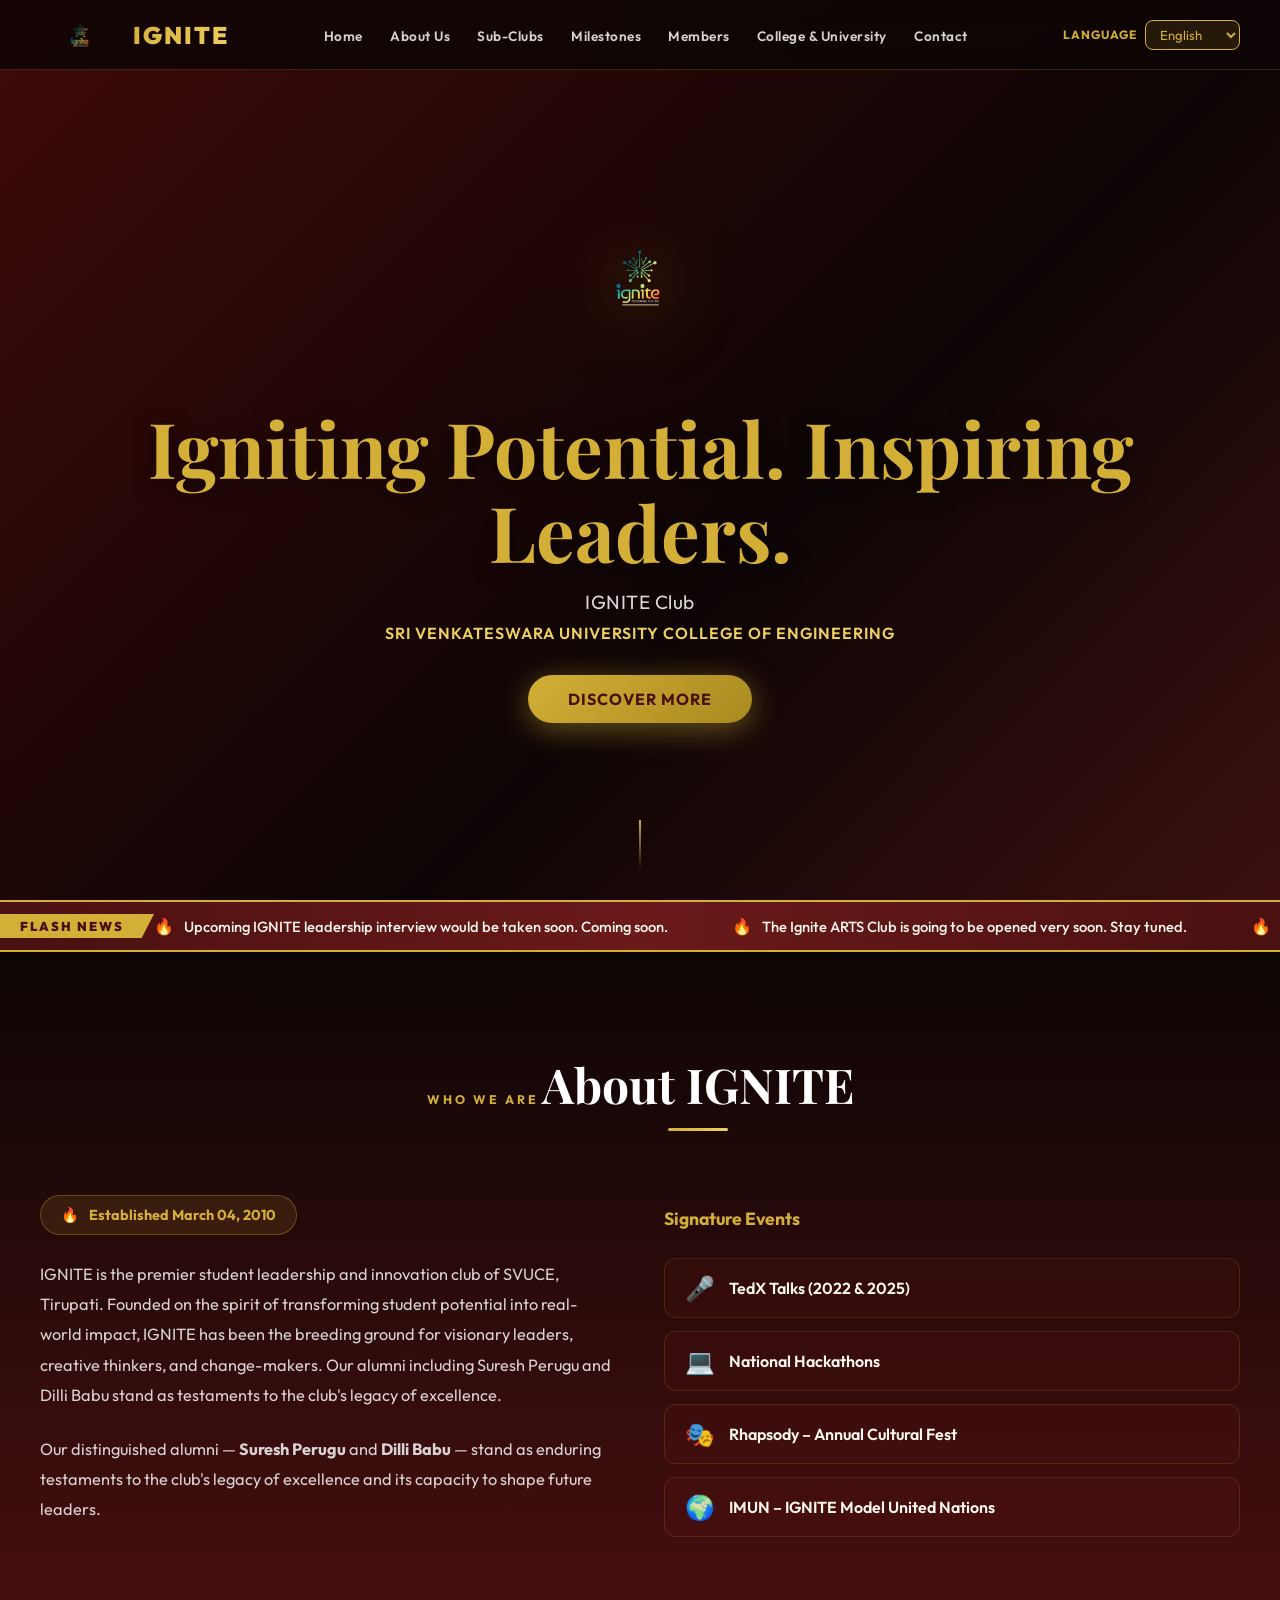
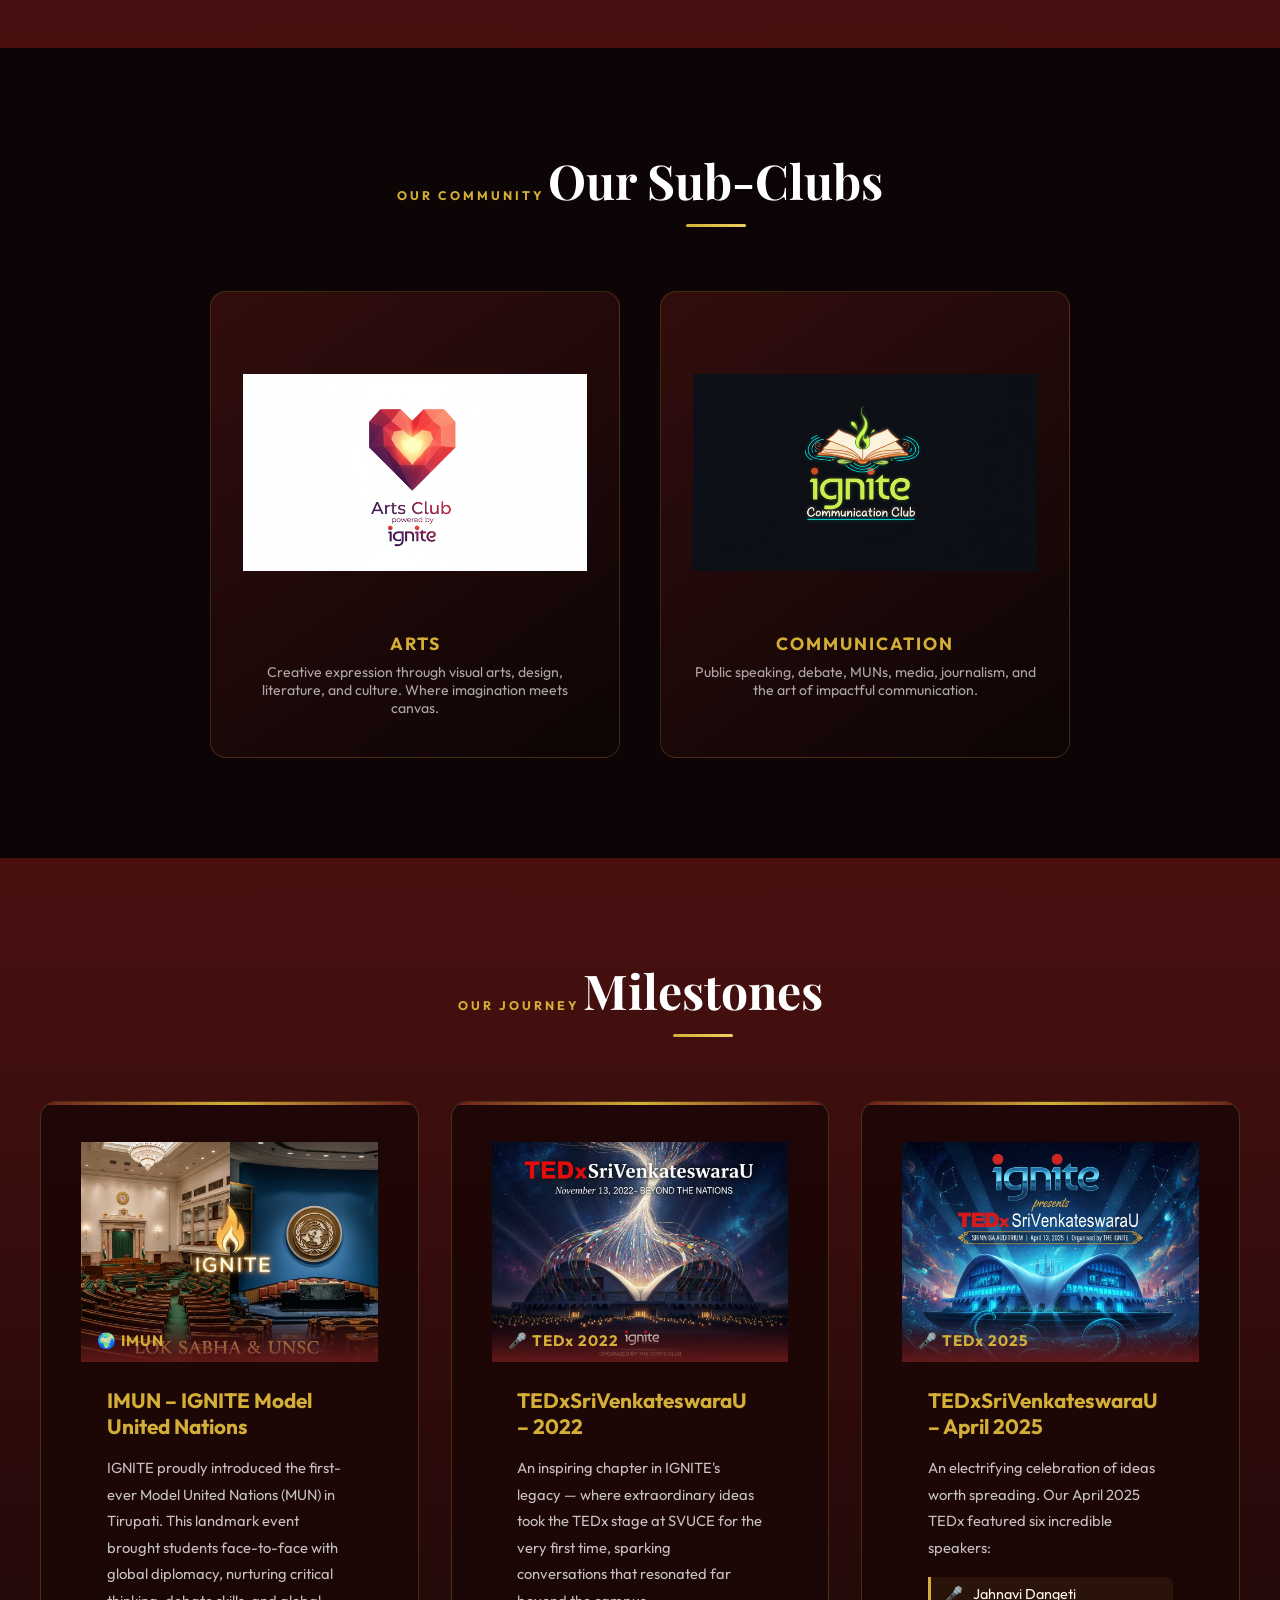
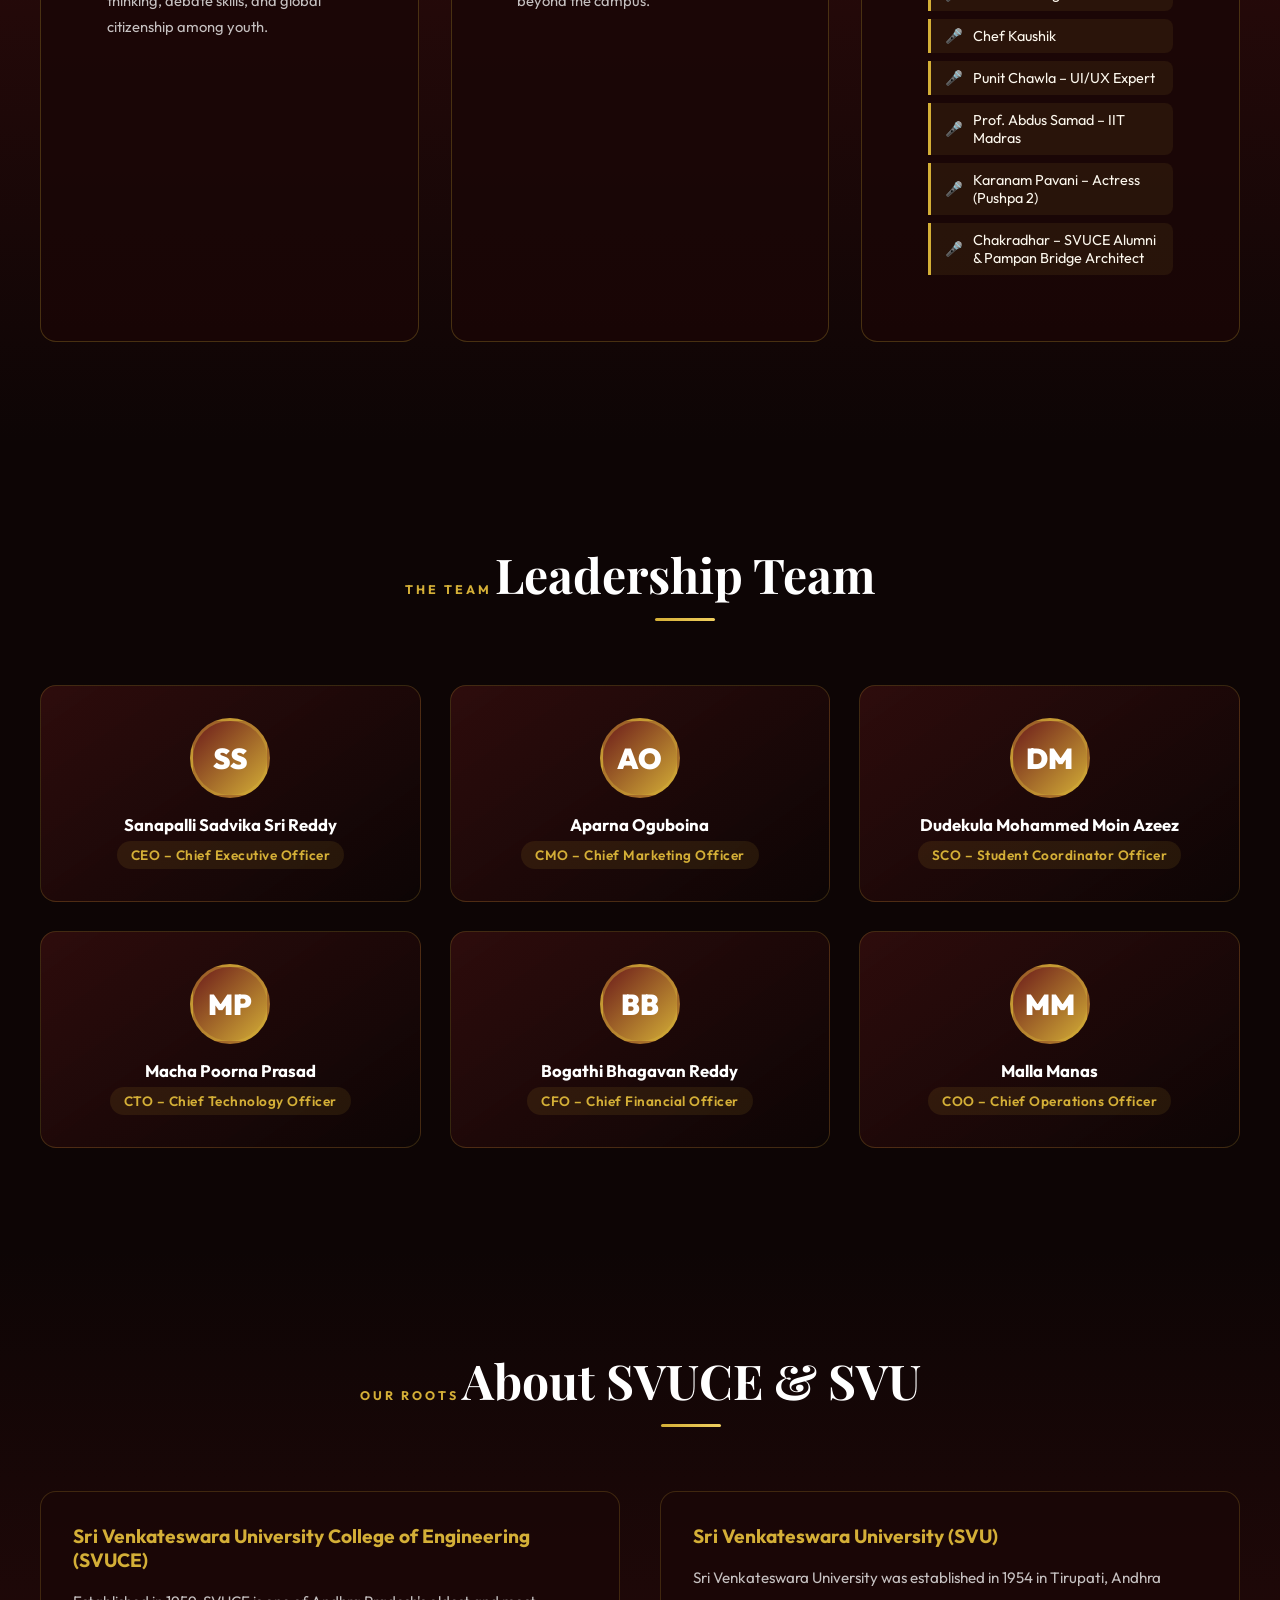
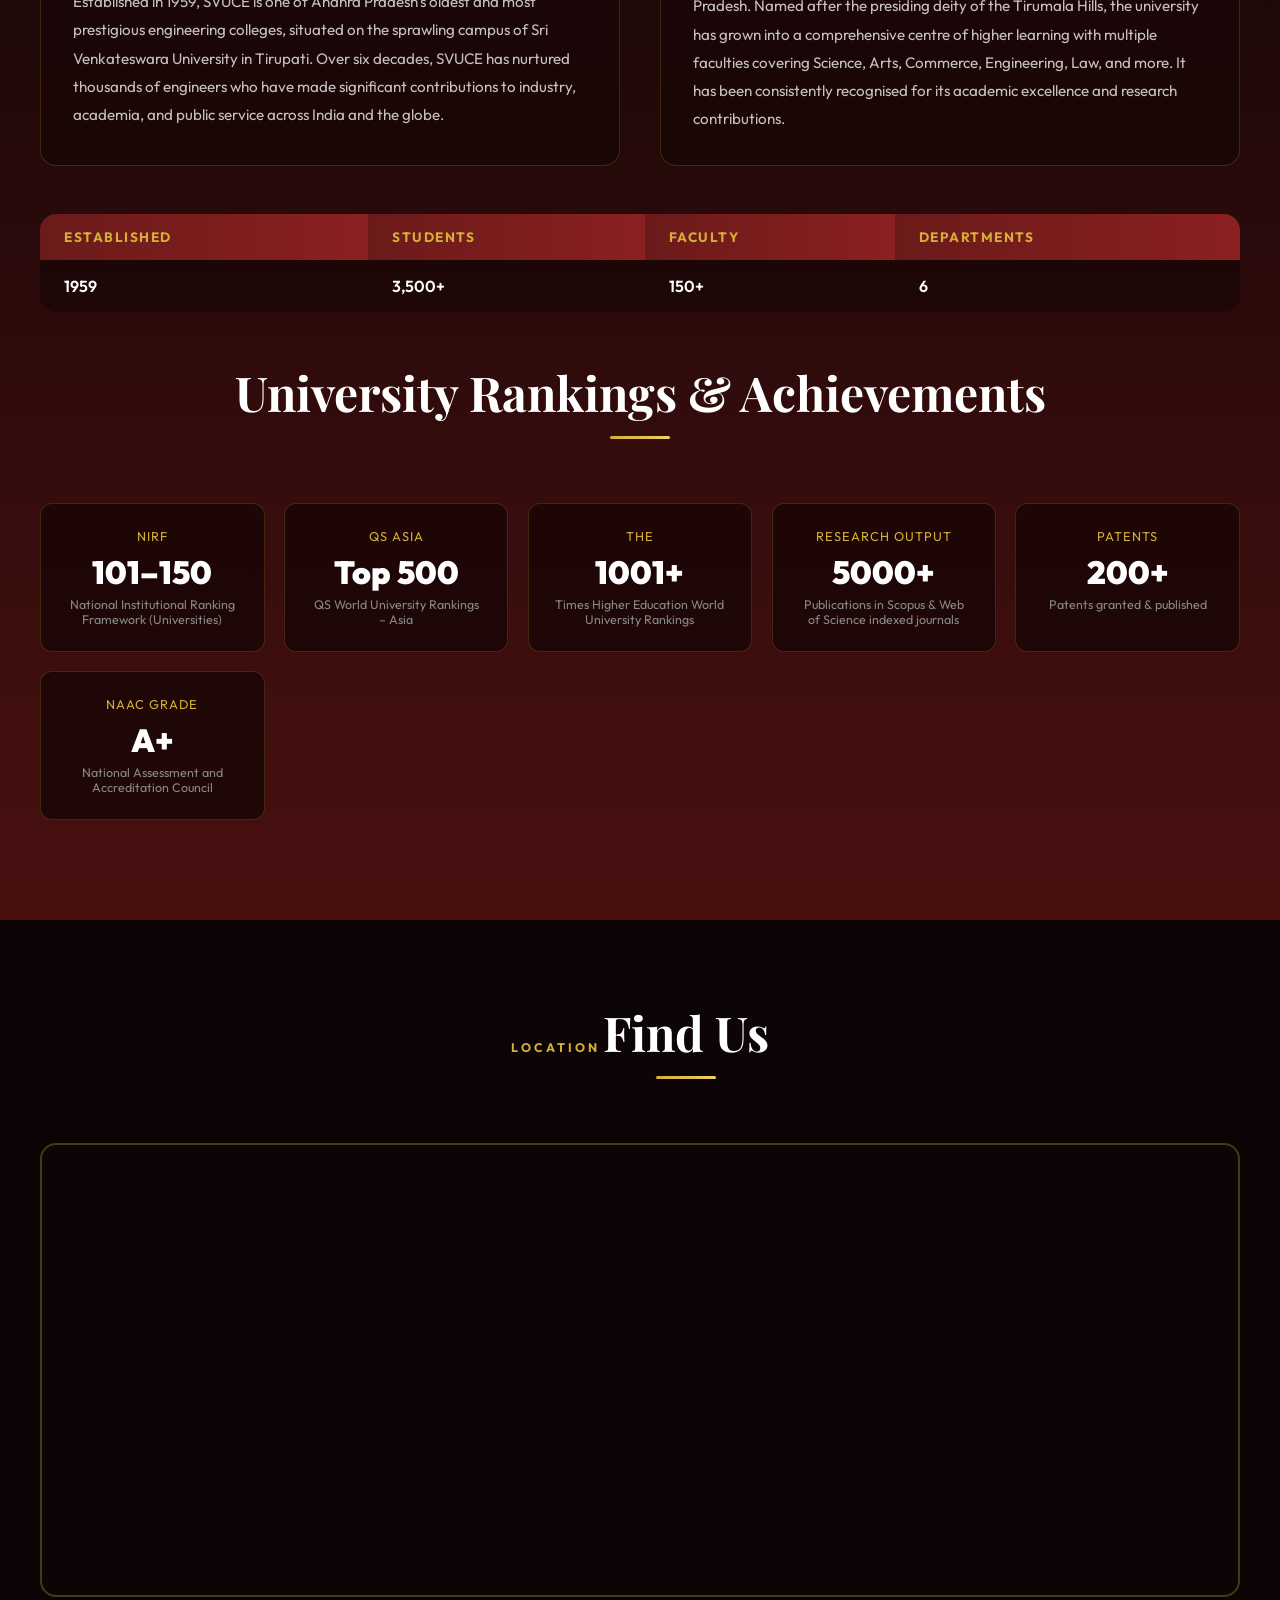
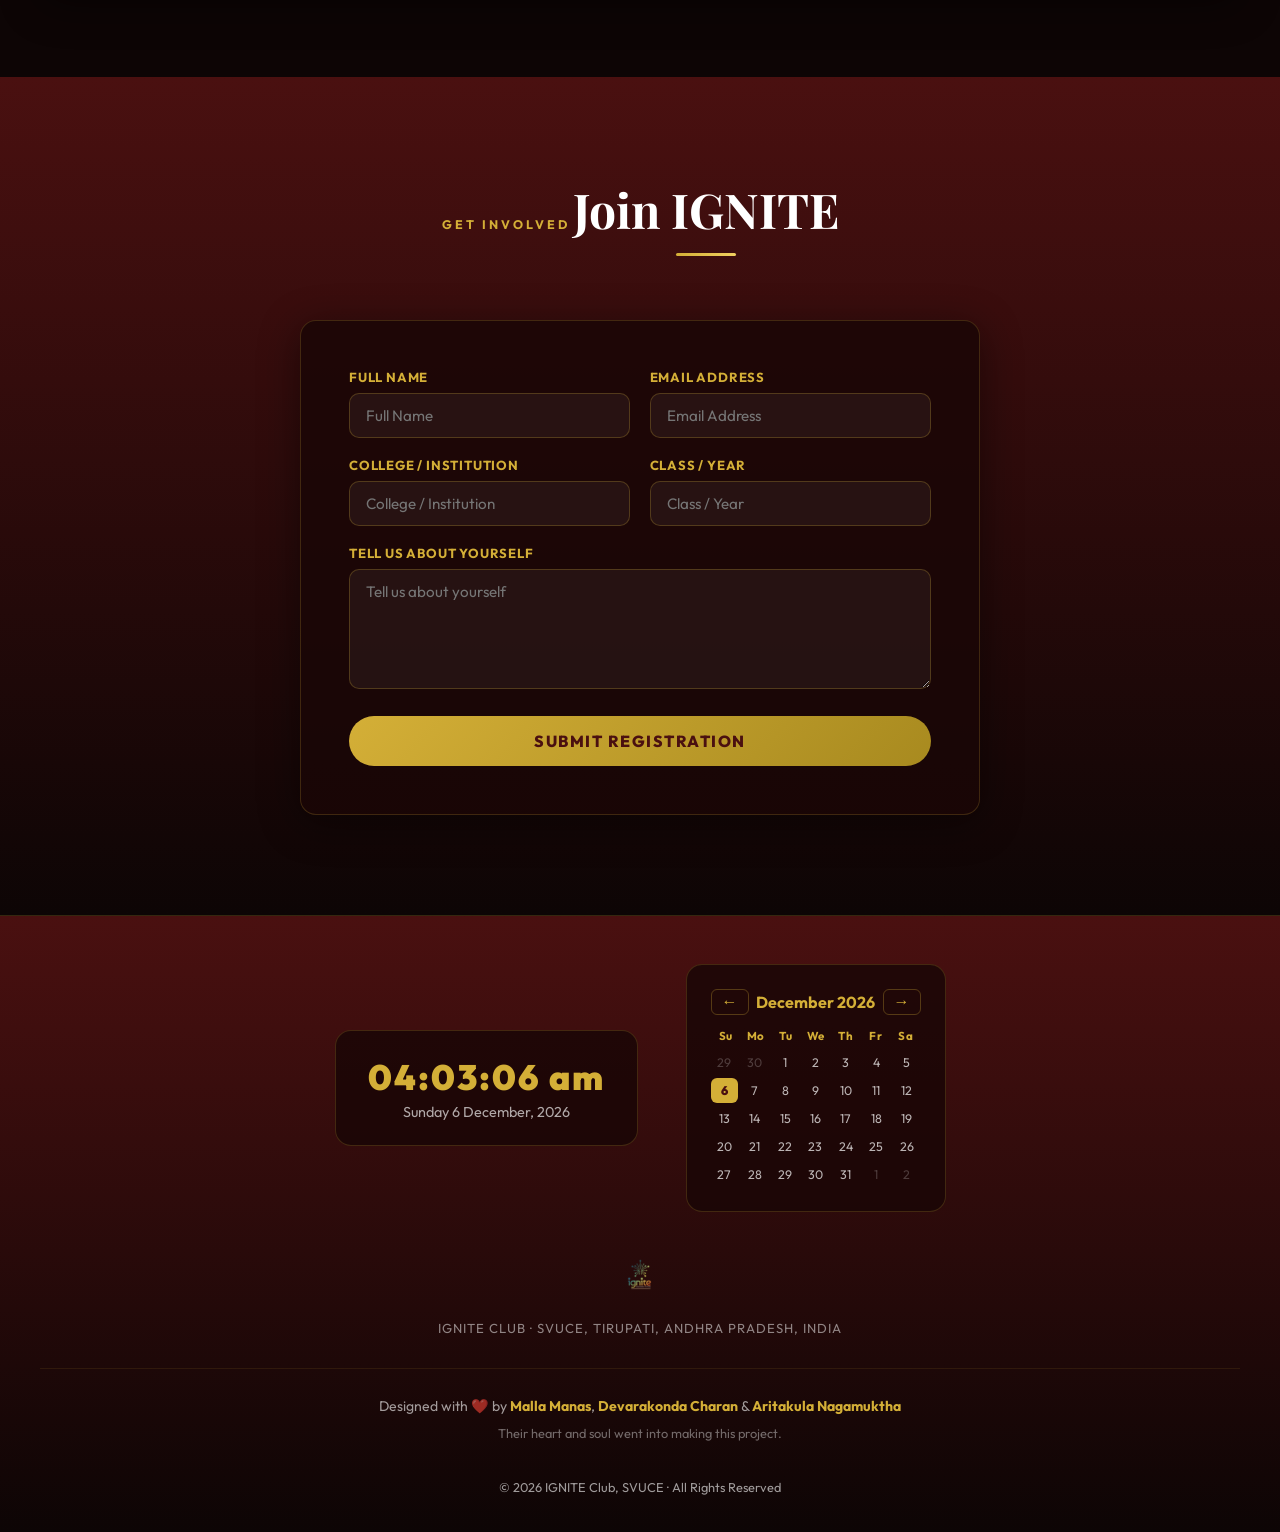
==== index.html @ d359ae39 "🔥 Initial commit: IGNITE Club SVUCE Website Full multi-lingual website for IGNITE Club at Sri Venkat" ====
<!DOCTYPE html>
<html lang="en" dir="ltr">

<head>
  <meta charset="UTF-8" />
  <meta name="viewport" content="width=device-width, initial-scale=1.0" />
  <title>IGNITE Club – SVUCE, Tirupati</title>
  <meta name="description"
    content="IGNITE is the premier student leadership & innovation club of Sri Venkateswara University College of Engineering, Tirupati. Hosting TedX, IMUN, Hackathons & Rhapsody." />
  <meta name="keywords"
    content="IGNITE SVUCE Tirupati, IGNITE club, SVU engineering college, TEDx, IMUN, Rhapsody, student leadership" />
  <meta property="og:title" content="IGNITE Club – SVUCE, Tirupati" />
  <meta property="og:description" content="Igniting Potential. Inspiring Leaders." />
  <link rel="stylesheet" href="styles.css" />
  <link rel="icon" type="image/png" href="ignite_hero_logo.png" />
</head>

<body>

  <!-- ======= NAVBAR ======= -->
  <nav id="navbar">
    <a class="logo-nav" href="#home">
      <img src="IGNITE.png" alt="IGNITE Logo" />
      <span>IGNITE</span>
    </a>

    <ul class="nav-links" id="nav-links">
      <li><a href="#home" data-i18n="nav_home">Home</a></li>
      <li><a href="#about" data-i18n="nav_about">About Us</a></li>
      <li><a href="#subcubs" data-i18n="nav_subcubs">Sub-Clubs</a></li>
      <li><a href="#milestones" data-i18n="nav_milestones">Milestones</a></li>
      <li><a href="#members" data-i18n="nav_members">Members</a></li>
      <li><a href="#college" data-i18n="nav_college">College &amp; University</a></li>
      <li><a href="#contact" data-i18n="nav_contact">Contact</a></li>
    </ul>

    <div class="nav-right">
      <div class="lang-switcher">
        <label for="lang-select" data-i18n="lang_label">Language</label>
        <select id="lang-select" aria-label="Language Switcher">
          <option value="en">English</option>
          <option value="te">తెలుగు</option>
          <option value="hi">हिन्दी</option>
          <option value="pa">ਪੰਜਾਬੀ</option>
          <option value="as">অসমীয়া</option>
          <option value="bn">বাংলা</option>
          <option value="brx">बड़ो</option>
          <option value="doi">डोगरी</option>
          <option value="gu">ગુજરાતી</option>
          <option value="kn">ಕನ್ನಡ</option>
          <option value="ks">کٲشُر</option>
          <option value="kok">कोंकणी</option>
          <option value="mai">मैथिली</option>
          <option value="ml">മലയാളം</option>
          <option value="mni">মৈতৈলোন্</option>
          <option value="mr">मराठी</option>
          <option value="ne">नेपाली</option>
          <option value="or">ଓଡ଼ିଆ</option>
          <option value="sa">संस्कृतम्</option>
          <option value="sat">ᱥᱟᱱᱛᱟᱲᱤ</option>
          <option value="sd">سنڌي</option>
          <option value="ta">தமிழ்</option>
          <option value="ur">اردو</option>
        </select>
      </div>
      <div class="hamburger" id="hamburger" aria-label="Menu">
        <span></span><span></span><span></span>
      </div>
    </div>
  </nav>

  <!-- ======= HERO ======= -->
  <section id="home">
    <!-- Animated frame slideshow background -->
    <div class="hero-video-wrap" id="hero-frame-bg"></div>

    <div class="hero-content">
      <img src="IGNITE.png" alt="IGNITE" class="hero-logo" />
      <h1 class="hero-title" data-i18n="hero_tagline">Igniting Potential. Inspiring Leaders.</h1>
      <p class="hero-subtitle">IGNITE Club</p>
      <p class="hero-college" data-i18n="hero_sub">Sri Venkateswara University College of Engineering</p>
      <a href="#about" class="btn-primary" data-i18n="hero_btn">Discover More</a>
    </div>

    <div class="scroll-indicator"><span></span></div>
  </section>

  <!-- ======= FLASH NEWS MARQUEE ======= -->
  <div class="flash-news-bar">
    <div class="flash-label" data-i18n="news_title">FLASH NEWS</div>
    <div class="marquee-wrap">
      <div class="marquee-track" id="marquee-track">
        <!-- Populated by JS -->
      </div>
    </div>
  </div>

  <!-- ======= ABOUT ======= -->
  <section id="about">
    <div class="container">
      <div class="section-header reveal">
        <span class="section-label">Who We Are</span>
        <h2 class="section-title" data-i18n="about_title">About IGNITE</h2>
      </div>
      <div class="about-grid">
        <div class="about-text reveal">
          <div class="about-established">
            🔥 <span data-i18n="about_est">Established March 04, 2010</span>
          </div>
          <p data-i18n="about_desc">IGNITE is the premier student leadership and innovation club of SVUCE, Tirupati.
            founded on the spirit of transforming student potential into real-world impact, IGNITE has been the breeding
            ground for visionary leaders, creative thinkers, and change-makers.</p>
          <p>Our distinguished alumni — <strong>Suresh Perugu</strong> and <strong>Dilli Babu</strong> — stand as
            enduring testaments to the club's legacy of excellence and its capacity to shape future leaders.</p>
        </div>
        <div class="events-list reveal">
          <h3 style="color:var(--gold);margin-bottom:1rem;font-size:1.1rem;" data-i18n="about_events">Signature Events
          </h3>
          <div class="event-item"><span class="event-icon">🎤</span><span data-i18n="about_tedx">TedX Talks (2022 &amp;
              2025)</span></div>
          <div class="event-item"><span class="event-icon">💻</span><span data-i18n="about_hack">National
              Hackathons</span></div>
          <div class="event-item"><span class="event-icon">🎭</span><span data-i18n="about_rhap">Rhapsody – Annual
              Cultural Fest</span></div>
          <div class="event-item"><span class="event-icon">🌍</span><span data-i18n="about_imun">IMUN – IGNITE Model
              United Nations</span></div>
        </div>
      </div>
    </div>
  </section>

  <!-- ======= SUB-CLUBS ======= -->
  <section id="subcubs">
    <div class="container">
      <div class="section-header reveal">
        <span class="section-label">Our Community</span>
        <h2 class="section-title" data-i18n="subcubs_title">Our Sub-Clubs</h2>
      </div>
      <div class="subcubs-grid subcubs-grid--two">
        <!-- ARTS CLUB -->
        <div class="club-card club-card--logo reveal">
          <div class="club-logo-wrap">
            <img src="ARTS CLUB.png" alt="IGNITE Arts Club" class="club-logo-img" />
          </div>
          <div class="club-name" data-i18n="subcubs_arts">ARTS</div>
          <p class="club-desc">Creative expression through visual arts, design, literature, and culture. Where
            imagination meets canvas.</p>
        </div>
        <!-- COMMUNICATION CLUB -->
        <div class="club-card club-card--logo reveal">
          <div class="club-logo-wrap">
            <img src="COMMUUNICATION CLUB.png" alt="IGNITE Communication Club" class="club-logo-img" />
          </div>
          <div class="club-name" data-i18n="subcubs_comm">COMMUNICATION</div>
          <p class="club-desc">Public speaking, debate, MUNs, media, journalism, and the art of impactful communication.
          </p>
        </div>
      </div>
    </div>
  </section>

  <!-- ======= MILESTONES ======= -->
  <section id="milestones">
    <div class="container">
      <div class="section-header reveal">
        <span class="section-label">Our Journey</span>
        <h2 class="section-title" data-i18n="milestone_title">Milestones</h2>
      </div>
      <div class="milestones-grid">
        <!-- IMUN -->
        <div class="milestone-card milestone-card--photo reveal">
          <div class="milestone-event-photo">
            <img src="EVENTS PHOTOS/IGNITEMUN.jpeg" alt="IGNITE MUN Event" />
            <div class="photo-overlay">🌍 IMUN</div>
          </div>
          <div class="milestone-card-body">
            <h3 data-i18n="imun_title">IMUN – IGNITE Model United Nations</h3>
            <p data-i18n="imun_desc">IGNITE proudly introduced the first-ever Model United Nations in Tirupati — a
              landmark event that brought students face-to-face with global diplomacy, nurturing critical thinking and
              global citizenship.</p>
          </div>
        </div>
        <!-- TEDx 2022 -->
        <div class="milestone-card milestone-card--photo reveal">
          <div class="milestone-event-photo">
            <img src="EVENTS PHOTOS/TEDX2022.png" alt="TEDx 2022" />
            <div class="photo-overlay">🎤 TEDx 2022</div>
          </div>
          <div class="milestone-card-body">
            <h3>TEDxSriVenkateswaraU – 2022</h3>
            <p>An inspiring chapter in IGNITE's legacy — where extraordinary ideas took the TEDx stage at SVUCE for the
              very first time, sparking conversations that resonated far beyond the campus.</p>
          </div>
        </div>
        <!-- TEDx 2025 -->
        <div class="milestone-card milestone-card--photo reveal">
          <div class="milestone-event-photo">
            <img src="EVENTS PHOTOS/TEDX2025.png" alt="TEDx 2025" />
            <div class="photo-overlay">🎤 TEDx 2025</div>
          </div>
          <div class="milestone-card-body">
            <h3 data-i18n="tedx_title">TEDxSriVenkateswaraU – April 2025</h3>
            <p data-i18n="tedx_desc">An electrifying celebration of ideas worth spreading. Our April 2025 TEDx featured
              six incredible speakers:</p>
            <ul class="speakers-list" id="speakers-list"></ul>
          </div>
        </div>
      </div>
    </div>
  </section>

  <!-- ======= MEMBERS ======= -->
  <section id="members">
    <div class="container">
      <div class="section-header reveal">
        <span class="section-label">The Team</span>
        <h2 class="section-title" data-i18n="members_title">Leadership Team</h2>
      </div>
      <div class="members-grid" id="members-grid">
        <!-- Populated by JS -->
      </div>
    </div>
  </section>

  <!-- ======= COLLEGE ======= -->
  <section id="college">
    <div class="container">
      <div class="section-header reveal">
        <span class="section-label">Our Roots</span>
        <h2 class="section-title" data-i18n="college_title">About SVUCE &amp; SVU</h2>
      </div>
      <div class="college-grid">
        <div class="college-box reveal">
          <h3 data-i18n="svuce_title">Sri Venkateswara University College of Engineering (SVUCE)</h3>
          <p data-i18n="svuce_desc">Established in 1959, SVUCE is one of Andhra Pradesh's oldest and most prestigious
            engineering colleges, situated on the sprawling campus of Sri Venkateswara University in Tirupati. Over six
            decades, SVUCE has nurtured thousands of engineers who have made significant contributions to industry,
            academia, and public service across India and the globe.</p>
        </div>
        <div class="college-box reveal">
          <h3 data-i18n="svu_title">Sri Venkateswara University (SVU)</h3>
          <p data-i18n="svu_desc">Sri Venkateswara University was established in 1954 in Tirupati, Andhra Pradesh. Named
            after the presiding deity of the Tirumala Hills, the university has grown into a comprehensive centre of
            higher learning with multiple faculties covering Science, Arts, Commerce, Engineering, Law, and more. It has
            been consistently recognised for its academic excellence and research contributions.</p>
        </div>
      </div>

      <!-- Stats Table -->
      <div class="stats-table-wrap reveal">
        <table class="stats-table">
          <thead>
            <tr>
              <th data-i18n="col_est">Established</th>
              <th data-i18n="col_students">Students</th>
              <th data-i18n="col_faculty">Faculty</th>
              <th data-i18n="col_depts">Departments</th>
            </tr>
          </thead>
          <tbody>
            <tr>
              <td>1959</td>
              <td>3,500+</td>
              <td>150+</td>
              <td>6</td>
            </tr>
          </tbody>
        </table>
      </div>

      <!-- Rankings -->
      <div class="section-header reveal" style="margin-top:3rem;">
        <h2 class="section-title" data-i18n="rankings_title">University Rankings &amp; Achievements</h2>
      </div>
      <div class="rankings-grid">
        <div class="ranking-item reveal">
          <div class="ranking-body">NIRF</div>
          <div class="ranking-score">101–150</div>
          <div class="ranking-label">National Institutional Ranking Framework (Universities)</div>
        </div>
        <div class="ranking-item reveal">
          <div class="ranking-body">QS Asia</div>
          <div class="ranking-score">Top 500</div>
          <div class="ranking-label">QS World University Rankings – Asia</div>
        </div>
        <div class="ranking-item reveal">
          <div class="ranking-body">THE</div>
          <div class="ranking-score">1001+</div>
          <div class="ranking-label">Times Higher Education World University Rankings</div>
        </div>
        <div class="ranking-item reveal">
          <div class="ranking-body">Research Output</div>
          <div class="ranking-score">5000+</div>
          <div class="ranking-label">Publications in Scopus &amp; Web of Science indexed journals</div>
        </div>
        <div class="ranking-item reveal">
          <div class="ranking-body">Patents</div>
          <div class="ranking-score">200+</div>
          <div class="ranking-label">Patents granted &amp; published</div>
        </div>
        <div class="ranking-item reveal">
          <div class="ranking-body">NAAC Grade</div>
          <div class="ranking-score">A+</div>
          <div class="ranking-label">National Assessment and Accreditation Council</div>
        </div>
      </div>
    </div>
  </section>

  <!-- ======= MAP ======= -->
  <section id="map-section">
    <div class="container">
      <div class="section-header reveal">
        <span class="section-label">Location</span>
        <h2 class="section-title" data-i18n="map_title">Find Us</h2>
      </div>
      <div class="map-wrap reveal">
        <iframe
          src="https://www.google.com/maps/embed?pb=!1m18!1m12!1m3!1d3877.5!2d79.3970675!3d13.6269984!2m3!1f0!2f0!3f0!3m2!1i1024!2i768!4f13.1!3m3!1m2!1s0x3a4d4b6b271b4ffd%3A0x30859fdc6c661028!2sSri%20Venkateshwara%20University%20College%20of%20Engineering!5e0!3m2!1sen!2sin!4v1711500000000"
          allowfullscreen="" loading="lazy" referrerpolicy="no-referrer-when-downgrade" title="SVUCE Location"></iframe>
      </div>
    </div>
  </section>

  <!-- ======= CONTACT ======= -->
  <section id="contact">
    <div class="container">
      <div class="section-header reveal">
        <span class="section-label">Get Involved</span>
        <h2 class="section-title" data-i18n="contact_title">CONTACT US</h2>
      </div>
      <form class="contact-form reveal" action="https://formspree.io/f/xykbkzrd" method="POST">
        <div class="form-row">
          <div class="form-group">
            <label for="f-name" data-i18n="contact_name">Full Name</label>
            <input type="text" id="f-name" name="name" required data-i18n-ph="contact_name" placeholder="Full Name" />
          </div>
          <div class="form-group">
            <label for="f-email" data-i18n="contact_email">Email Address</label>
            <input type="email" id="f-email" name="email" required data-i18n-ph="contact_email"
              placeholder="Email Address" />
          </div>
        </div>
        <div class="form-row">
          <div class="form-group">
            <label for="f-college" data-i18n="contact_college">College / Institution</label>
            <input type="text" id="f-college" name="college" data-i18n-ph="contact_college"
              placeholder="College / Institution" />
          </div>
          <div class="form-group">
            <label for="f-class" data-i18n="contact_class">Class / Year</label>
            <input type="text" id="f-class" name="class" data-i18n-ph="contact_class"
              placeholder="e.g. B.Tech 2nd Year" />
          </div>
        </div>
        <div class="form-group">
          <label for="f-desc" data-i18n="contact_desc">Tell us about yourself</label>
          <textarea id="f-desc" name="message" data-i18n-ph="contact_desc"
            placeholder="Tell us about yourself"></textarea>
        </div>
        <!-- Hidden recipient field for Formspree -->
        <input type="hidden" name="_replyto" value="manas.malla13@gmail.com" />
        <input type="hidden" name="_subject" value="New IGNITE Club Registration" />
        <button type="submit" class="form-submit" data-i18n="contact_btn">Submit Registration</button>
      </form>
    </div>
  </section>

  <!-- ======= FOOTER ======= -->
  <footer>
    <div class="container">
      <div class="footer-top">
        <!-- Live Clock -->
        <div class="footer-clock">
          <div class="time" id="live-time">--:--:--</div>
          <div class="date" id="live-date">Loading…</div>
        </div>

        <!-- Mini Calendar -->
        <div class="mini-calendar">
          <div class="cal-header">
            <button onclick="calPrev()" aria-label="Previous month">&#8592;</button>
            <span id="cal-month"></span>
            <button onclick="calNext()" aria-label="Next month">&#8594;</button>
          </div>
          <div class="cal-days-head">
            <span>Su</span><span>Mo</span><span>Tu</span><span>We</span>
            <span>Th</span><span>Fr</span><span>Sa</span>
          </div>
          <div class="cal-grid" id="cal-grid"></div>
        </div>
      </div>

      <!-- Club info -->
      <div style="text-align:center;margin-bottom:1.5rem;">
        <img src="IGNITE.png" alt="IGNITE"
          style="height:60px;opacity:0.85;margin-bottom:0.8rem;mix-blend-mode:screen;" />
        <p style="color:rgba(255,255,255,0.5);font-size:0.82rem;letter-spacing:1px;text-transform:uppercase;">IGNITE
          Club · SVUCE, Tirupati, Andhra Pradesh, India</p>
      </div>

      <div class="footer-bottom">
        <p class="footer-credits">
          Designed with ❤️ by <strong>Malla Manas</strong>, <strong>Devarakonda Charan</strong> &amp; <strong>Aritakula
            Nagamuktha</strong><br />
          <span style="font-size:0.8rem;color:rgba(255,255,255,0.4);">Their heart and soul went into making this
            project.</span>
          <br /><br />
          <span style="font-size:0.8rem;">© <span id="copy-year"></span> IGNITE Club, SVUCE · All Rights Reserved</span>
        </p>
      </div>
    </div>
  </footer>

  <script>document.getElementById('copy-year').textContent = new Date().getFullYear();</script>
  <script src="translations.js"></script>
  <script src="main.js"></script>
</body>

</html>
---- styles.css ----
/* =============================================
   IGNITE CLUB – SVUCE   |   styles.css
   Palette: Deep Maroon #6B1A1A | Gold #D4AF37
   ============================================= */

@import url('https://fonts.googleapis.com/css2?family=Outfit:wght@300;400;600;700;900&family=Playfair+Display:wght@700&display=swap');

:root {
  --maroon: #6B1A1A;
  --maroon-dark: #4a1010;
  --maroon-light: #8b2020;
  --gold: #D4AF37;
  --gold-light: #f0d060;
  --gold-dark: #a88a1f;
  --white: #ffffff;
  --cream: #fdf8ee;
  --dark: #0d0505;
  --gray: #888;
  --card-bg: rgba(26, 6, 6, 0.85);
  --glass: rgba(107, 26, 26, 0.15);
  --transition: 0.35s cubic-bezier(0.4,0,0.2,1);
  --radius: 16px;
  --shadow: 0 8px 40px rgba(0,0,0,0.45);
}

*, *::before, *::after { box-sizing: border-box; margin: 0; padding: 0; }

html { scroll-behavior: smooth; font-size: 16px; }

body {
  font-family: 'Outfit', sans-serif;
  background: var(--dark);
  color: var(--white);
  overflow-x: hidden;
}

/* ---- SCROLLBAR ---- */
::-webkit-scrollbar { width: 6px; }
::-webkit-scrollbar-track { background: var(--dark); }
::-webkit-scrollbar-thumb { background: var(--gold); border-radius: 3px; }

/* ============ NAVBAR ============ */
nav {
  position: fixed; top: 0; left: 0; right: 0; z-index: 1000;
  display: flex; align-items: center; justify-content: space-between;
  padding: 0 2.5rem;
  height: 70px;
  background: rgba(13,5,5,0.82);
  backdrop-filter: blur(18px);
  border-bottom: 1px solid rgba(212,175,55,0.2);
  transition: background var(--transition);
}
nav .logo-nav {
  display: flex; align-items: center; gap: 12px;
  text-decoration: none;
}
nav .logo-nav img {
  height: 46px;
  border-radius: 0;
  mix-blend-mode: screen;
  filter: brightness(1.1) contrast(1.05);
  background: transparent;
}
nav .logo-nav span {
  font-size: 1.5rem; font-weight: 900;
  background: linear-gradient(135deg, var(--gold), var(--gold-light));
  -webkit-background-clip: text;
  background-clip: text;
  -webkit-text-fill-color: transparent;
  letter-spacing: 2px;
}
.nav-links {
  display: flex; align-items: center; gap: 0.2rem;
  list-style: none;
}
.nav-links a {
  color: rgba(255,255,255,0.82);
  text-decoration: none; font-size: 0.85rem; font-weight: 600;
  padding: 6px 12px; border-radius: 8px;
  transition: color var(--transition), background var(--transition);
  letter-spacing: 0.5px;
}
.nav-links a:hover { color: var(--gold); background: rgba(212,175,55,0.1); }

.nav-right { display: flex; align-items: center; gap: 1rem; }

/* Language Switcher */
.lang-switcher {
  display: flex; align-items: center; gap: 8px;
}
.lang-switcher label { font-size: 0.75rem; color: var(--gold); font-weight: 700; text-transform: uppercase; letter-spacing: 1px; }
#lang-select {
  background: rgba(212,175,55,0.12);
  border: 1px solid var(--gold);
  color: var(--gold);
  padding: 5px 10px; border-radius: 8px;
  font-family: 'Outfit', sans-serif; font-size: 0.82rem;
  cursor: pointer; outline: none;
  transition: background var(--transition);
}
#lang-select:hover { background: rgba(212,175,55,0.25); }

.hamburger { display: none; cursor: pointer; flex-direction: column; gap: 5px; }
.hamburger span { display: block; width: 26px; height: 2px; background: var(--gold); border-radius: 2px; transition: var(--transition); }

/* ============ HERO ============ */
#home {
  position: relative; height: 100vh; min-height: 600px;
  display: flex; align-items: center; justify-content: center;
  overflow: hidden;
}
.hero-video-wrap {
  position: absolute; inset: 0; z-index: 0;
  background-size: cover;
  background-position: center;
  background-repeat: no-repeat;
  transition: background-image 0.08s linear;
}
.hero-video-wrap::after {
  content: '';
  position: absolute; inset: 0;
  background: linear-gradient(135deg, rgba(75,10,10,0.82) 0%, rgba(13,5,5,0.75) 60%, rgba(107,26,26,0.5) 100%);
}
.hero-content {
  position: relative; z-index: 2;
  text-align: center; padding: 0 1.5rem;
  animation: fadeUp 1.1s ease forwards;
}
.hero-logo {
  width: 200px; height: 200px;
  object-fit: contain;
  mix-blend-mode: screen;
  filter: drop-shadow(0 0 40px rgba(212,175,55,0.7)) brightness(1.1);
  animation: pulse-glow 3s ease-in-out infinite;
  margin-bottom: 1.5rem;
}
@keyframes pulse-glow {
  0%,100% { filter: drop-shadow(0 0 30px rgba(212,175,55,0.6)); }
  50% { filter: drop-shadow(0 0 60px rgba(212,175,55,1)); }
}
.hero-title {
  font-family: 'Playfair Display', serif;
  font-size: clamp(2.8rem, 6vw, 5rem);
  color: var(--gold);
  line-height: 1.1; margin-bottom: 1rem;
  text-shadow: 0 4px 20px rgba(0,0,0,0.6);
}
.hero-subtitle {
  font-size: clamp(0.95rem, 2vw, 1.2rem);
  color: rgba(255,255,255,0.85);
  max-width: 600px; margin: 0 auto 0.6rem;
  letter-spacing: 0.5px;
}
.hero-college {
  font-size: clamp(0.78rem, 1.5vw, 1rem);
  color: var(--gold-light);
  margin-bottom: 2rem; font-weight: 600;
  letter-spacing: 1px; text-transform: uppercase;
}
.btn-primary {
  display: inline-block;
  padding: 14px 40px;
  background: linear-gradient(135deg, var(--gold), var(--gold-dark));
  color: var(--maroon-dark);
  border: none; border-radius: 50px;
  font-family: 'Outfit', sans-serif; font-size: 1rem; font-weight: 700;
  cursor: pointer; text-decoration: none;
  letter-spacing: 1px; text-transform: uppercase;
  box-shadow: 0 6px 30px rgba(212,175,55,0.45);
  transition: transform var(--transition), box-shadow var(--transition);
}
.btn-primary:hover { transform: translateY(-3px); box-shadow: 0 12px 40px rgba(212,175,55,0.65); }

/* Hero scroll indicator */
.scroll-indicator {
  position: absolute; bottom: 30px; left: 50%; transform: translateX(-50%);
  z-index: 2; display: flex; flex-direction: column; align-items: center; gap: 6px;
  animation: bounce 2s infinite;
}
.scroll-indicator span { width: 2px; height: 50px; background: linear-gradient(to bottom, var(--gold), transparent); }
@keyframes bounce { 0%,100%{transform:translateX(-50%) translateY(0)} 50%{transform:translateX(-50%) translateY(10px)} }

/* ============ MARQUEE ============ */
.flash-news-bar {
  background: linear-gradient(90deg, var(--maroon-dark), var(--maroon), var(--maroon-dark));
  border-top: 2px solid var(--gold);
  border-bottom: 2px solid var(--gold);
  padding: 12px 0;
  display: flex; align-items: center;
  overflow: hidden;
  position: relative; z-index: 5;
}
.flash-label {
  background: var(--gold);
  color: var(--maroon-dark);
  font-weight: 900; font-size: 0.8rem;
  letter-spacing: 2px; text-transform: uppercase;
  padding: 4px 20px;
  white-space: nowrap;
  flex-shrink: 0;
  clip-path: polygon(0 0, 100% 0, 92% 100%, 0 100%);
  padding-right: 30px;
  z-index: 1;
}
.marquee-wrap { overflow: hidden; flex: 1; }
.marquee-track {
  display: flex; gap: 4rem;
  animation: scroll-left 28s linear infinite;
  white-space: nowrap;
}
.marquee-track:hover { animation-play-state: paused; }
.marquee-item {
  display: flex; align-items: center; gap: 10px;
  font-size: 0.92rem; font-weight: 500; color: var(--cream);
  flex-shrink: 0;
}
.marquee-item::before { content: '🔥'; font-size: 1rem; }
@keyframes scroll-left {
  0% { transform: translateX(0); }
  100% { transform: translateX(-50%); }
}

/* ============ SECTIONS ============ */
section { padding: 100px 2rem; }
.section-header {
  text-align: center; margin-bottom: 4rem;
}
.section-label {
  font-size: 0.78rem; font-weight: 700; letter-spacing: 3px;
  text-transform: uppercase; color: var(--gold);
  display: inline-block; margin-bottom: 0.8rem;
}
.section-title {
  font-family: 'Playfair Display', serif;
  font-size: clamp(2rem, 4vw, 3rem);
  color: var(--white);
  position: relative; display: inline-block;
}
.section-title::after {
  content: '';
  display: block;
  width: 60px; height: 3px;
  background: linear-gradient(90deg, var(--gold), var(--gold-light));
  margin: 12px auto 0;
  border-radius: 2px;
}
.container { max-width: 1200px; margin: 0 auto; }

/* ============ ABOUT ============ */
#about { background: linear-gradient(180deg, var(--dark) 0%, var(--maroon-dark) 100%); }
.about-grid {
  display: grid; grid-template-columns: 1fr 1fr; gap: 3rem; align-items: center;
}
.about-text p { color: rgba(255,255,255,0.82); line-height: 1.85; margin-bottom: 1.5rem; font-size: 1.02rem; }
.about-established {
  display: inline-flex; align-items: center; gap: 10px;
  background: rgba(212,175,55,0.12); border: 1px solid rgba(212,175,55,0.3);
  color: var(--gold); padding: 10px 20px; border-radius: 50px;
  font-weight: 700; font-size: 0.9rem; margin-bottom: 1.5rem;
}
.events-list {
  display: grid; gap: 0.8rem;
}
.event-item {
  display: flex; align-items: center; gap: 14px;
  background: var(--glass); border: 1px solid rgba(212,175,55,0.15);
  padding: 14px 20px; border-radius: 12px;
  transition: border-color var(--transition), background var(--transition);
}
.event-item:hover { border-color: var(--gold); background: rgba(212,175,55,0.08); }
.event-icon { font-size: 1.5rem; flex-shrink: 0; }
.event-item span { font-weight: 600; color: var(--cream); }

/* ============ SUB-CLUBS ============ */
#subcubs { background: var(--dark); }
.subcubs-grid {
  display: grid;
  grid-template-columns: repeat(auto-fit, minmax(260px, 1fr));
  gap: 1.5rem;
}
/* Two-club layout */
.subcubs-grid--two {
  grid-template-columns: repeat(2, 1fr);
  max-width: 860px;
  margin: 0 auto;
  gap: 2.5rem;
}
.club-card--logo {
  padding: 0 0 1.5rem;
  overflow: hidden;
  background: transparent;
  border: none;
  box-shadow: none;
}
.club-card--logo:hover {
  transform: translateY(-8px);
  box-shadow: 0 20px 50px rgba(212,175,55,0.15);
  border: none;
}
.club-logo-wrap {
  width: 100%;
  height: 280px;
  overflow: hidden;
  border-radius: var(--radius);
  display: flex;
  align-items: center;
  justify-content: center;
  background: transparent;
  margin-bottom: 1.2rem;
}
.club-logo-img {
  width: 100%;
  height: 100%;
  object-fit: contain;
  transition: transform var(--transition);
}
.club-card--logo:hover .club-logo-img {
  transform: scale(1.06);
}
.club-card {
  background: linear-gradient(145deg, rgba(107,26,26,0.4), rgba(13,5,5,0.9));
  border: 1px solid rgba(212,175,55,0.2);
  border-radius: var(--radius);
  padding: 2.5rem 2rem;
  text-align: center;
  cursor: pointer;
  transition: transform var(--transition), border-color var(--transition), box-shadow var(--transition);
  position: relative; overflow: hidden;
}
.club-card::before {
  content: '';
  position: absolute; inset: 0;
  background: linear-gradient(135deg, rgba(212,175,55,0.06), transparent);
  opacity: 0; transition: opacity var(--transition);
}
.club-card:hover { transform: translateY(-8px); border-color: var(--gold); box-shadow: 0 20px 50px rgba(212,175,55,0.2); }
.club-card:hover::before { opacity: 1; }
.club-icon { font-size: 3rem; margin-bottom: 1rem; display: block; }
.club-name {
  font-size: 1.1rem; font-weight: 700; color: var(--gold);
  letter-spacing: 2px; text-transform: uppercase; margin-bottom: 0.5rem;
}
.club-desc { font-size: 0.88rem; color: rgba(255,255,255,0.65); }
.subclubs-image-wrap { text-align: center; margin-bottom: 3rem; }
.subclubs-image-wrap img { max-width: 100%; border-radius: var(--radius); box-shadow: var(--shadow); }

/* ============ MILESTONES ============ */
#milestones { background: linear-gradient(180deg, var(--maroon-dark) 0%, var(--dark) 100%); }
.milestones-grid { display: grid; grid-template-columns: repeat(3, 1fr); gap: 2rem; }
/* Photo-first milestone card */
.milestone-card--photo {
  background: var(--card-bg);
  border: 1px solid rgba(212,175,55,0.25);
  border-radius: var(--radius);
  overflow: hidden;
  transition: transform var(--transition), box-shadow var(--transition);
}
.milestone-card--photo:hover { transform: translateY(-6px); box-shadow: 0 20px 50px rgba(212,175,55,0.25); }
.milestone-event-photo {
  position: relative;
  height: 220px;
  overflow: hidden;
}
.milestone-event-photo img {
  width: 100%; height: 100%;
  object-fit: cover;
  transition: transform 0.6s ease;
}
.milestone-card--photo:hover .milestone-event-photo img { transform: scale(1.06); }
.photo-overlay {
  position: absolute; bottom: 0; left: 0; right: 0;
  background: linear-gradient(to top, rgba(107,26,26,0.9), transparent);
  color: var(--gold); font-weight: 700; font-size: 0.95rem;
  padding: 12px 16px;
  letter-spacing: 1px;
}
.milestone-card-body {
  padding: 1.6rem;
}
.milestone-card-body h3 { color: var(--gold); font-size: 1.1rem; font-weight: 700; margin-bottom: 0.8rem; }
.milestone-card-body p { color: rgba(255,255,255,0.75); line-height: 1.8; font-size: 0.92rem; margin-bottom: 0.8rem; }
/* keep old milestone card for non-photo use */
.milestone-card {
  background: var(--card-bg);
  border: 1px solid rgba(212,175,55,0.25);
  border-radius: var(--radius);
  padding: 2.5rem;
  position: relative;
  overflow: hidden;
  transition: transform var(--transition), box-shadow var(--transition);
}
.milestone-card:hover { transform: translateY(-6px); box-shadow: 0 20px 50px rgba(212,175,55,0.18); }
.milestone-card::before {
  content: '';
  position: absolute; top: 0; left: 0; right: 0;
  height: 3px;
  background: linear-gradient(90deg, var(--maroon), var(--gold), var(--maroon));
}
.milestone-icon { font-size: 2.5rem; margin-bottom: 1rem; }
.milestone-card h3 { color: var(--gold); font-size: 1.3rem; font-weight: 700; margin-bottom: 1rem; }
.milestone-card p { color: rgba(255,255,255,0.75); line-height: 1.8; margin-bottom: 1rem; }
.speakers-list { list-style: none; display: flex; flex-direction: column; gap: 8px; }
.speakers-list li {
  display: flex; align-items: center; gap: 10px;
  background: rgba(212,175,55,0.08);
  border-left: 3px solid var(--gold);
  padding: 8px 14px; border-radius: 0 8px 8px 0;
  font-size: 0.9rem; color: var(--cream);
}
.speakers-list li::before { content: '🎤'; }

/* ============ MEMBERS ============ */
#members { background: var(--dark); }
.members-grid {
  display: grid;
  grid-template-columns: repeat(auto-fit, minmax(280px, 1fr));
  gap: 1.8rem;
}
.member-card {
  background: linear-gradient(145deg, rgba(107,26,26,0.35), rgba(13,5,5,0.95));
  border: 1px solid rgba(212,175,55,0.2);
  border-radius: var(--radius);
  padding: 2rem;
  text-align: center;
  transition: transform var(--transition), border-color var(--transition);
  position: relative;
}
.member-card:hover { transform: translateY(-6px); border-color: var(--gold); }
.member-avatar {
  width: 80px; height: 80px;
  background: linear-gradient(135deg, var(--maroon), var(--gold));
  border-radius: 50%;
  display: flex; align-items: center; justify-content: center;
  font-size: 1.8rem; font-weight: 900; color: var(--white);
  margin: 0 auto 1rem;
  border: 3px solid rgba(212,175,55,0.4);
}
.member-name { font-size: 1.05rem; font-weight: 700; color: var(--white); margin-bottom: 0.4rem; }
.member-role {
  font-size: 0.85rem; color: var(--gold); font-weight: 600;
  letter-spacing: 0.5px;
  background: rgba(212,175,55,0.1); padding: 5px 14px;
  border-radius: 50px; display: inline-block;
}

/* ============ COLLEGE ============ */
#college { background: linear-gradient(180deg, var(--dark) 0%, var(--maroon-dark) 100%); }
.college-grid { display: grid; grid-template-columns: 1fr 1fr; gap: 2.5rem; margin-bottom: 3rem; }
.college-box {
  background: var(--card-bg); border: 1px solid rgba(212,175,55,0.2);
  border-radius: var(--radius); padding: 2rem;
}
.college-box h3 { color: var(--gold); font-size: 1.2rem; margin-bottom: 1rem; font-weight: 700; }
.college-box p { color: rgba(255,255,255,0.75); line-height: 1.85; font-size: 0.95rem; }

/* Stats Table */
.stats-table-wrap { overflow-x: auto; margin-bottom: 3rem; }
.stats-table {
  width: 100%; border-collapse: collapse;
  background: var(--card-bg); border-radius: var(--radius); overflow: hidden;
}
.stats-table th {
  background: linear-gradient(90deg, var(--maroon), var(--maroon-light));
  color: var(--gold); padding: 14px 24px;
  font-size: 0.85rem; letter-spacing: 1.5px; text-transform: uppercase;
  text-align: left;
}
.stats-table td {
  padding: 16px 24px; color: var(--white); font-size: 1rem; font-weight: 600;
  border-bottom: 1px solid rgba(212,175,55,0.1);
}
.stats-table tr:last-child td { border-bottom: none; }
.stats-table tr:hover td { background: rgba(212,175,55,0.05); }

/* Rankings */
.rankings-grid { display: grid; grid-template-columns: repeat(auto-fit, minmax(220px, 1fr)); gap: 1.2rem; }
.ranking-item {
  background: var(--card-bg); border: 1px solid rgba(212,175,55,0.2);
  border-radius: 12px; padding: 1.5rem;
  text-align: center;
  transition: transform var(--transition);
}
.ranking-item:hover { transform: translateY(-4px); border-color: var(--gold); }
.ranking-body { font-size: 0.8rem; color: var(--gold); text-transform: uppercase; letter-spacing: 1px; margin-bottom: 0.5rem; }
.ranking-score { font-size: 2rem; font-weight: 900; color: var(--white); }
.ranking-label { font-size: 0.78rem; color: var(--gray); margin-top: 0.3rem; }

/* ============ MAP ============ */
#map-section { background: var(--dark); padding: 80px 2rem; }
.map-wrap {
  border-radius: var(--radius); overflow: hidden;
  border: 2px solid rgba(212,175,55,0.3);
  box-shadow: var(--shadow);
}
.map-wrap iframe { display: block; width: 100%; height: 450px; border: none; }

/* ============ CONTACT ============ */
#contact { background: linear-gradient(180deg, var(--maroon-dark) 0%, var(--dark) 100%); }
.contact-form {
  max-width: 680px; margin: 0 auto;
  background: var(--card-bg);
  border: 1px solid rgba(212,175,55,0.2);
  border-radius: var(--radius);
  padding: 3rem;
  box-shadow: var(--shadow);
}
.form-row { display: grid; grid-template-columns: 1fr 1fr; gap: 1.2rem; }
.form-group { display: flex; flex-direction: column; gap: 8px; margin-bottom: 1.2rem; }
.form-group label { font-size: 0.82rem; font-weight: 700; color: var(--gold); letter-spacing: 0.8px; text-transform: uppercase; }
.form-group input,
.form-group textarea,
.form-group select {
  background: rgba(255,255,255,0.05);
  border: 1px solid rgba(212,175,55,0.25);
  border-radius: 10px;
  color: var(--white);
  padding: 12px 16px;
  font-family: 'Outfit', sans-serif; font-size: 0.95rem;
  outline: none;
  transition: border-color var(--transition), background var(--transition);
}
.form-group input:focus,
.form-group textarea:focus {
  border-color: var(--gold);
  background: rgba(212,175,55,0.07);
}
.form-group textarea { resize: vertical; min-height: 120px; }
.form-submit {
  width: 100%; padding: 15px;
  background: linear-gradient(135deg, var(--gold), var(--gold-dark));
  color: var(--maroon-dark);
  border: none; border-radius: 50px;
  font-family: 'Outfit', sans-serif; font-size: 1rem; font-weight: 800;
  letter-spacing: 1.5px; text-transform: uppercase;
  cursor: pointer; margin-top: 0.5rem;
  transition: transform var(--transition), box-shadow var(--transition);
}
.form-submit:hover { transform: translateY(-3px); box-shadow: 0 10px 30px rgba(212,175,55,0.5); }

/* ============ FOOTER ============ */
footer {
  background: linear-gradient(180deg, var(--maroon-dark), var(--dark));
  border-top: 1px solid rgba(212,175,55,0.2);
  padding: 3rem 2rem 2rem;
  text-align: center;
}
.footer-top {
  display: flex; justify-content: center; align-items: center;
  gap: 3rem; flex-wrap: wrap; margin-bottom: 2rem;
}
.footer-clock {
  background: var(--card-bg); border: 1px solid rgba(212,175,55,0.2);
  border-radius: var(--radius); padding: 1.5rem 2rem; text-align: center;
  min-width: 220px;
}
.footer-clock .time { font-size: 2.2rem; font-weight: 900; color: var(--gold); letter-spacing: 2px; }
.footer-clock .date { font-size: 0.9rem; color: rgba(255,255,255,0.65); margin-top: 0.3rem; }

/* Mini calendar */
.mini-calendar { background: var(--card-bg); border: 1px solid rgba(212,175,55,0.2); border-radius: var(--radius); padding: 1.5rem; min-width: 260px; }
.cal-header { display: flex; justify-content: space-between; align-items: center; margin-bottom: 0.8rem; color: var(--gold); font-weight: 700; }
.cal-header button { background: none; border: 1px solid rgba(212,175,55,0.3); color: var(--gold); padding: 3px 10px; border-radius: 6px; cursor: pointer; font-size: 1rem; }
.cal-days-head { display: grid; grid-template-columns: repeat(7,1fr); text-align: center; font-size: 0.72rem; color: var(--gold); font-weight: 700; letter-spacing: 0.5px; margin-bottom: 0.4rem; }
.cal-grid { display: grid; grid-template-columns: repeat(7,1fr); text-align: center; gap: 3px; }
.cal-grid span { font-size: 0.78rem; padding: 5px 2px; border-radius: 6px; color: rgba(255,255,255,0.7); cursor: default; }
.cal-grid .today { background: var(--gold); color: var(--maroon-dark) !important; font-weight: 900; cursor: pointer; }
.cal-grid .other-month { opacity: 0.3; }

.footer-bottom { border-top: 1px solid rgba(212,175,55,0.1); padding-top: 1.5rem; margin-top: 2rem; }
.footer-credits { font-size: 0.88rem; color: rgba(255,255,255,0.6); line-height: 1.9; }
.footer-credits strong { color: var(--gold); }

/* ============ ANIMATIONS ============ */
@keyframes fadeUp {
  from { opacity: 0; transform: translateY(30px); }
  to { opacity: 1; transform: translateY(0); }
}
.reveal {
  opacity: 0; transform: translateY(30px);
  transition: opacity 0.7s ease, transform 0.7s ease;
}
.reveal.visible { opacity: 1; transform: none; }

/* ============ RESPONSIVE ============ */
@media (max-width: 900px) {
  .about-grid, .milestones-grid, .college-grid { grid-template-columns: 1fr; }
  .form-row { grid-template-columns: 1fr; }
  .nav-links { display: none; flex-direction: column; position: absolute; top: 70px; left: 0; right: 0; background: rgba(13,5,5,0.97); padding: 1.5rem; gap: 0.5rem; border-bottom: 1px solid rgba(212,175,55,0.2); }
  .nav-links.open { display: flex; }
  .hamburger { display: flex; }
}
@media (max-width: 600px) {
  nav { padding: 0 1.2rem; }
  section { padding: 70px 1.2rem; }
  .hero-logo { width: 140px; height: 140px; }
  .contact-form { padding: 2rem 1.2rem; }
}
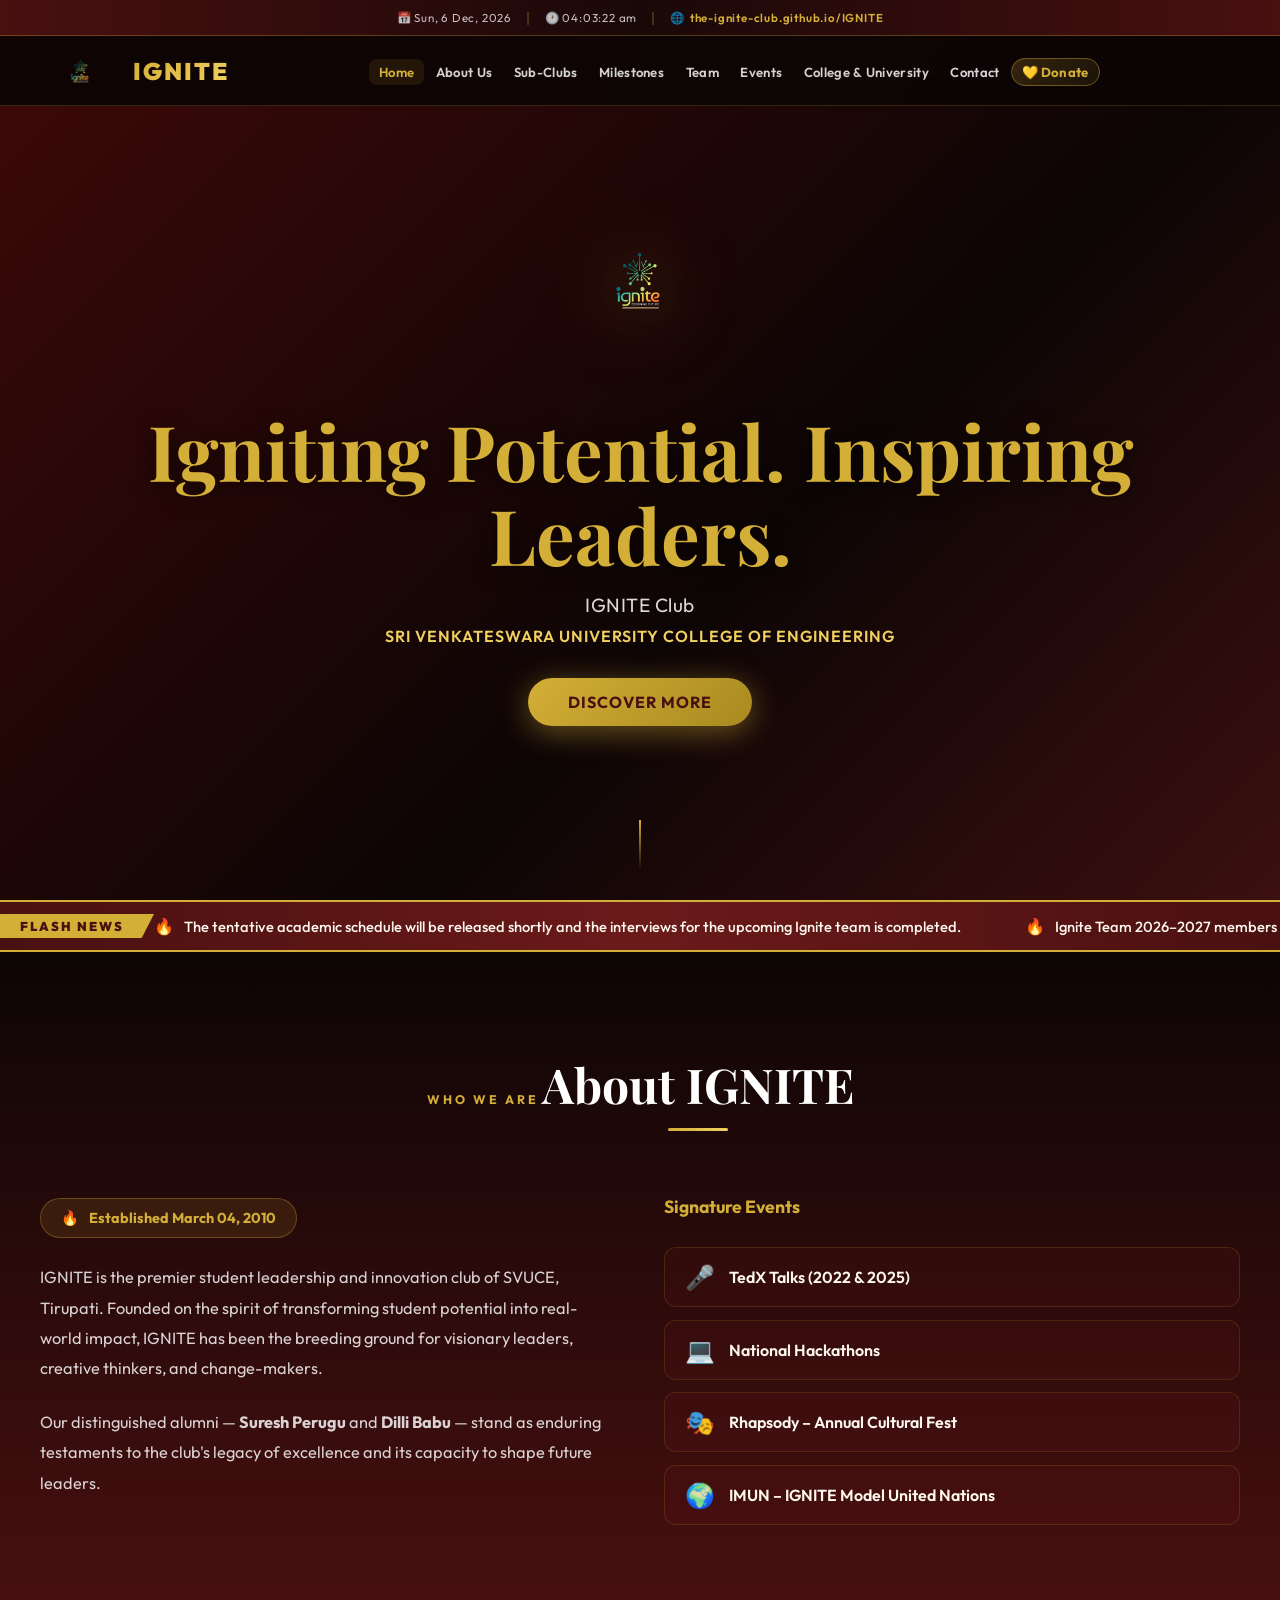
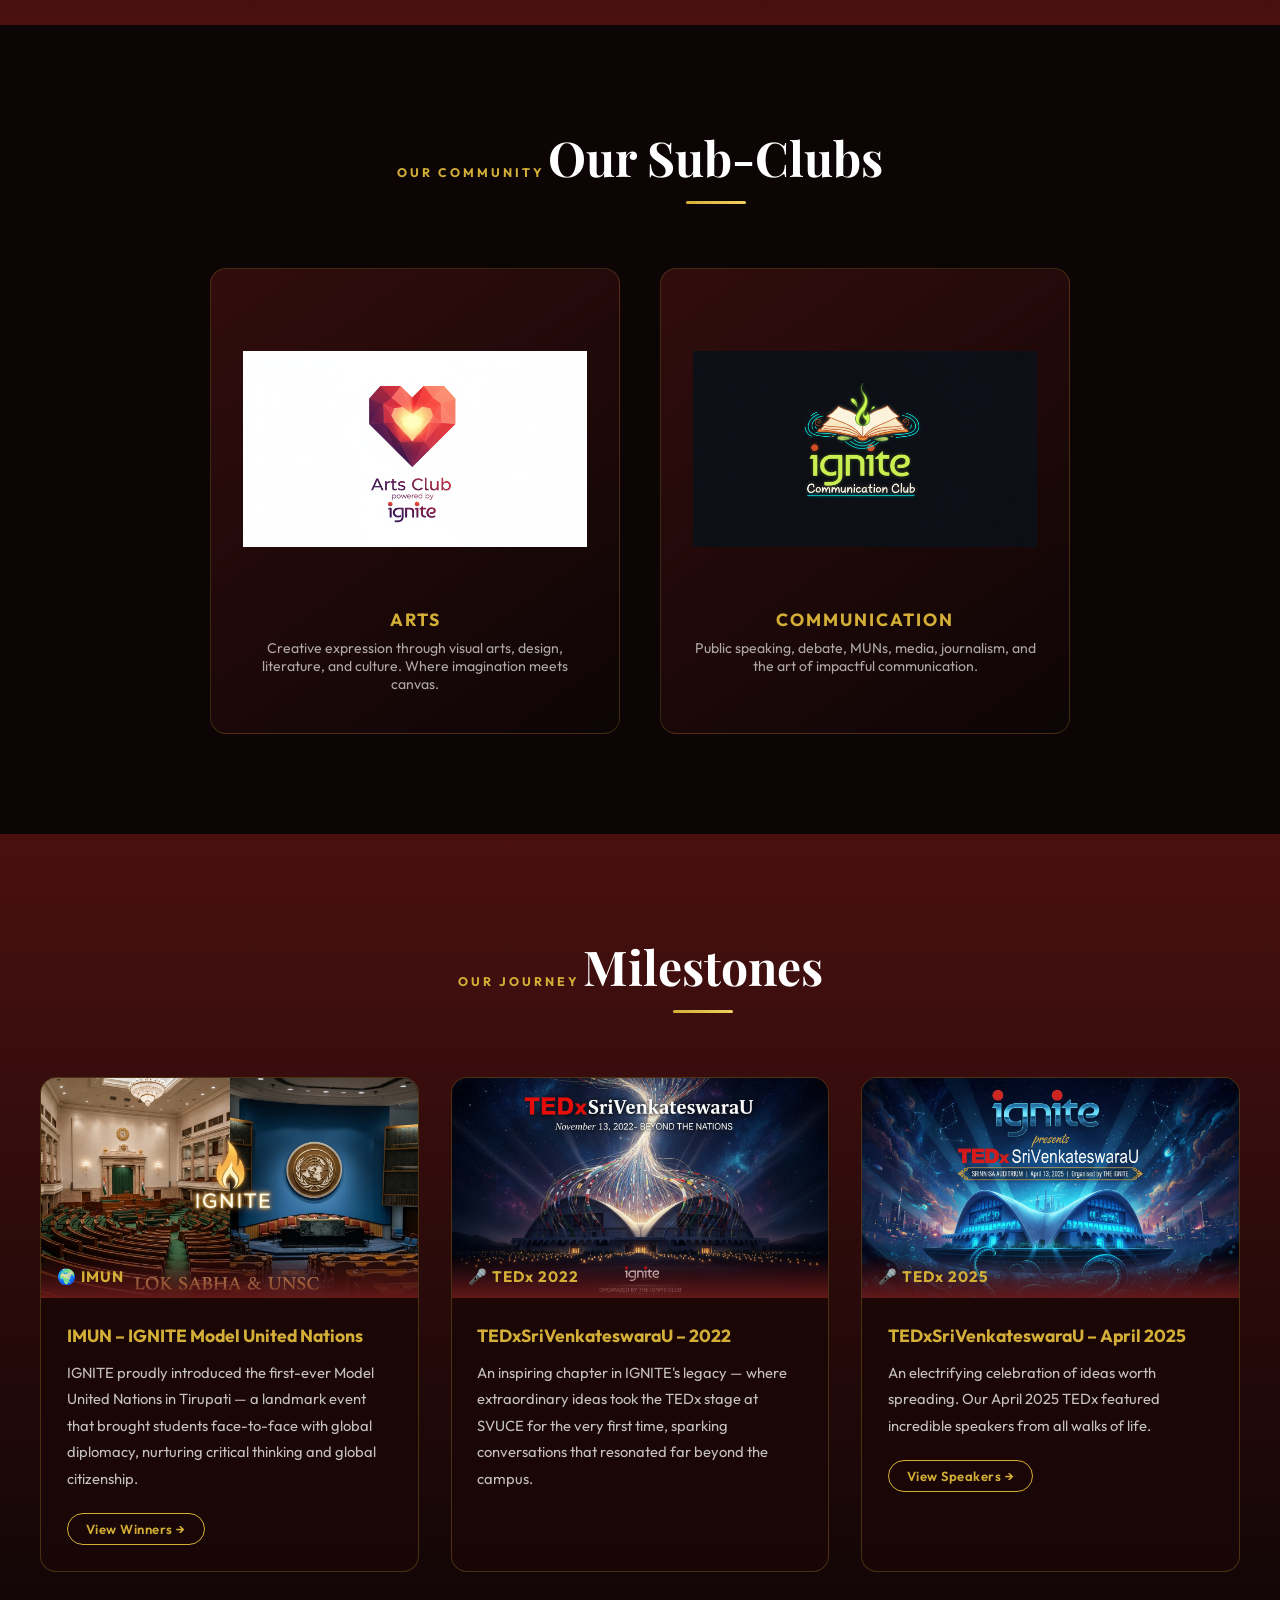
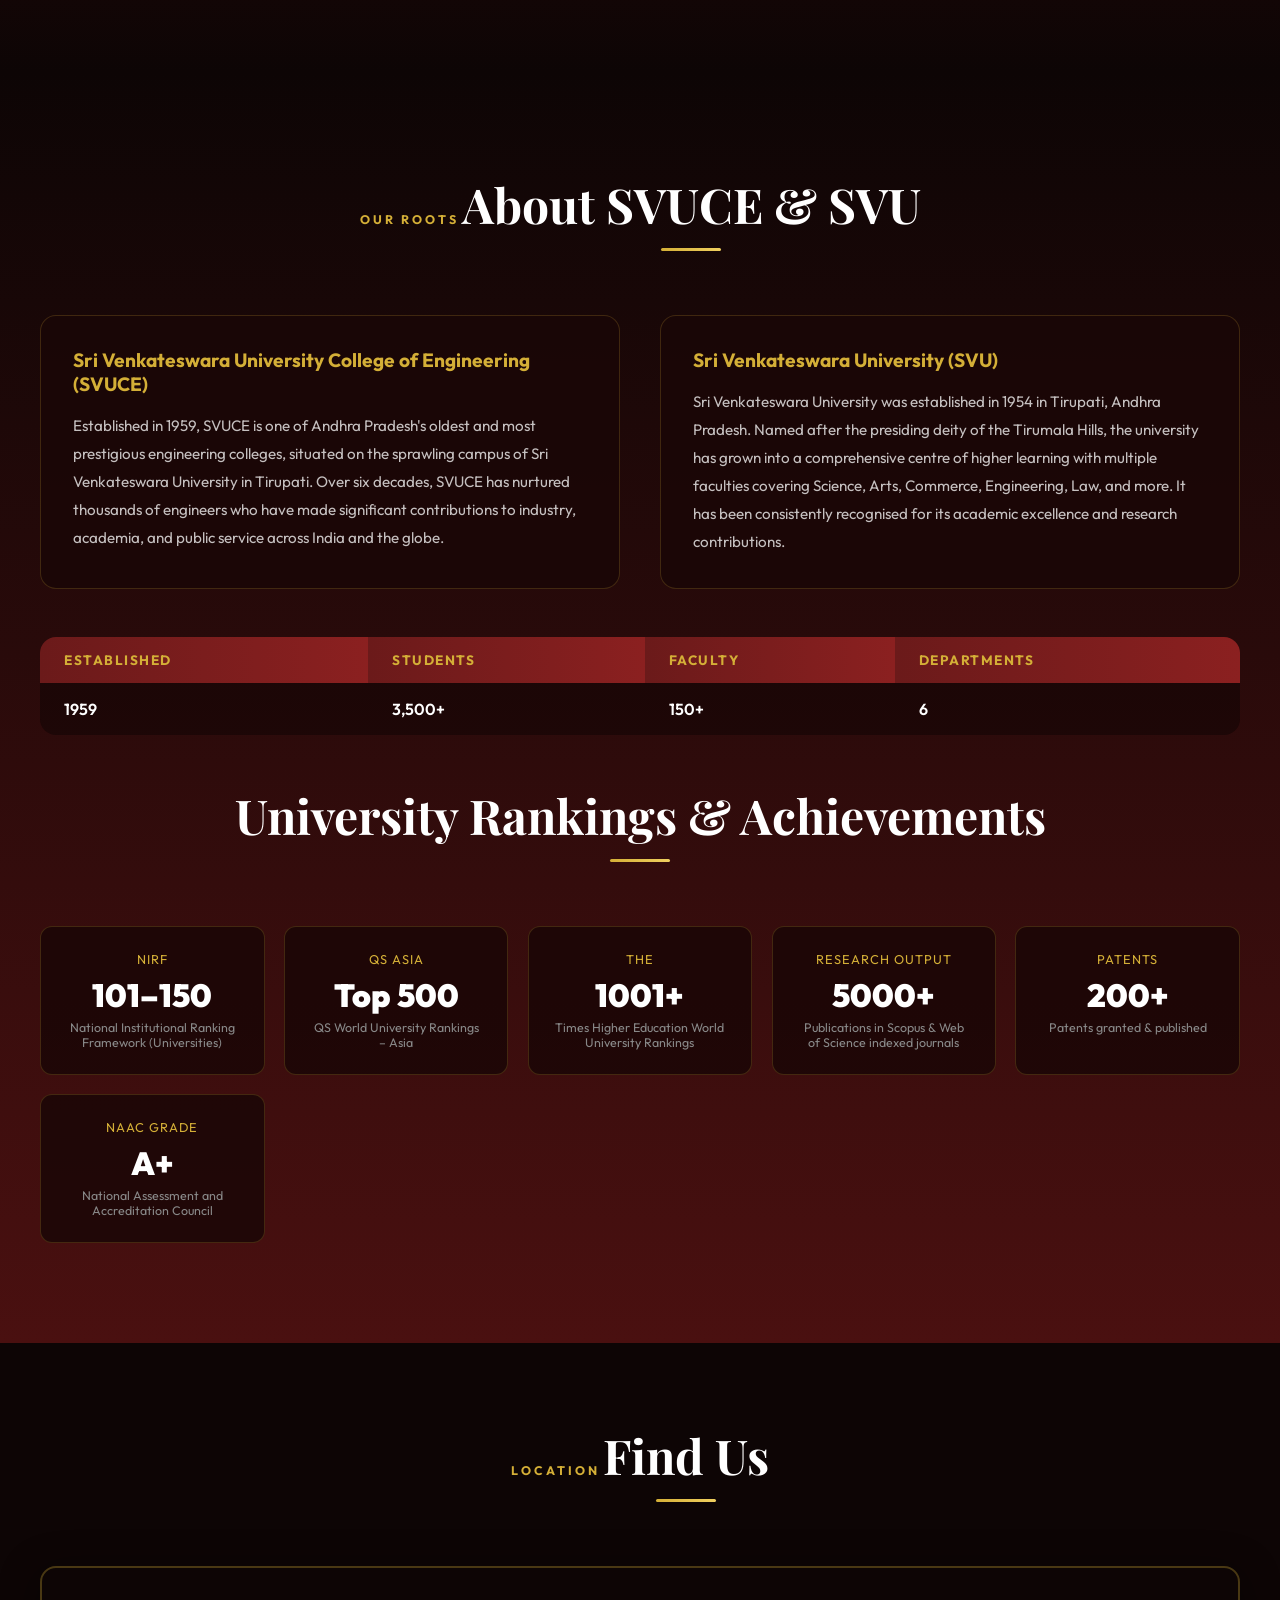
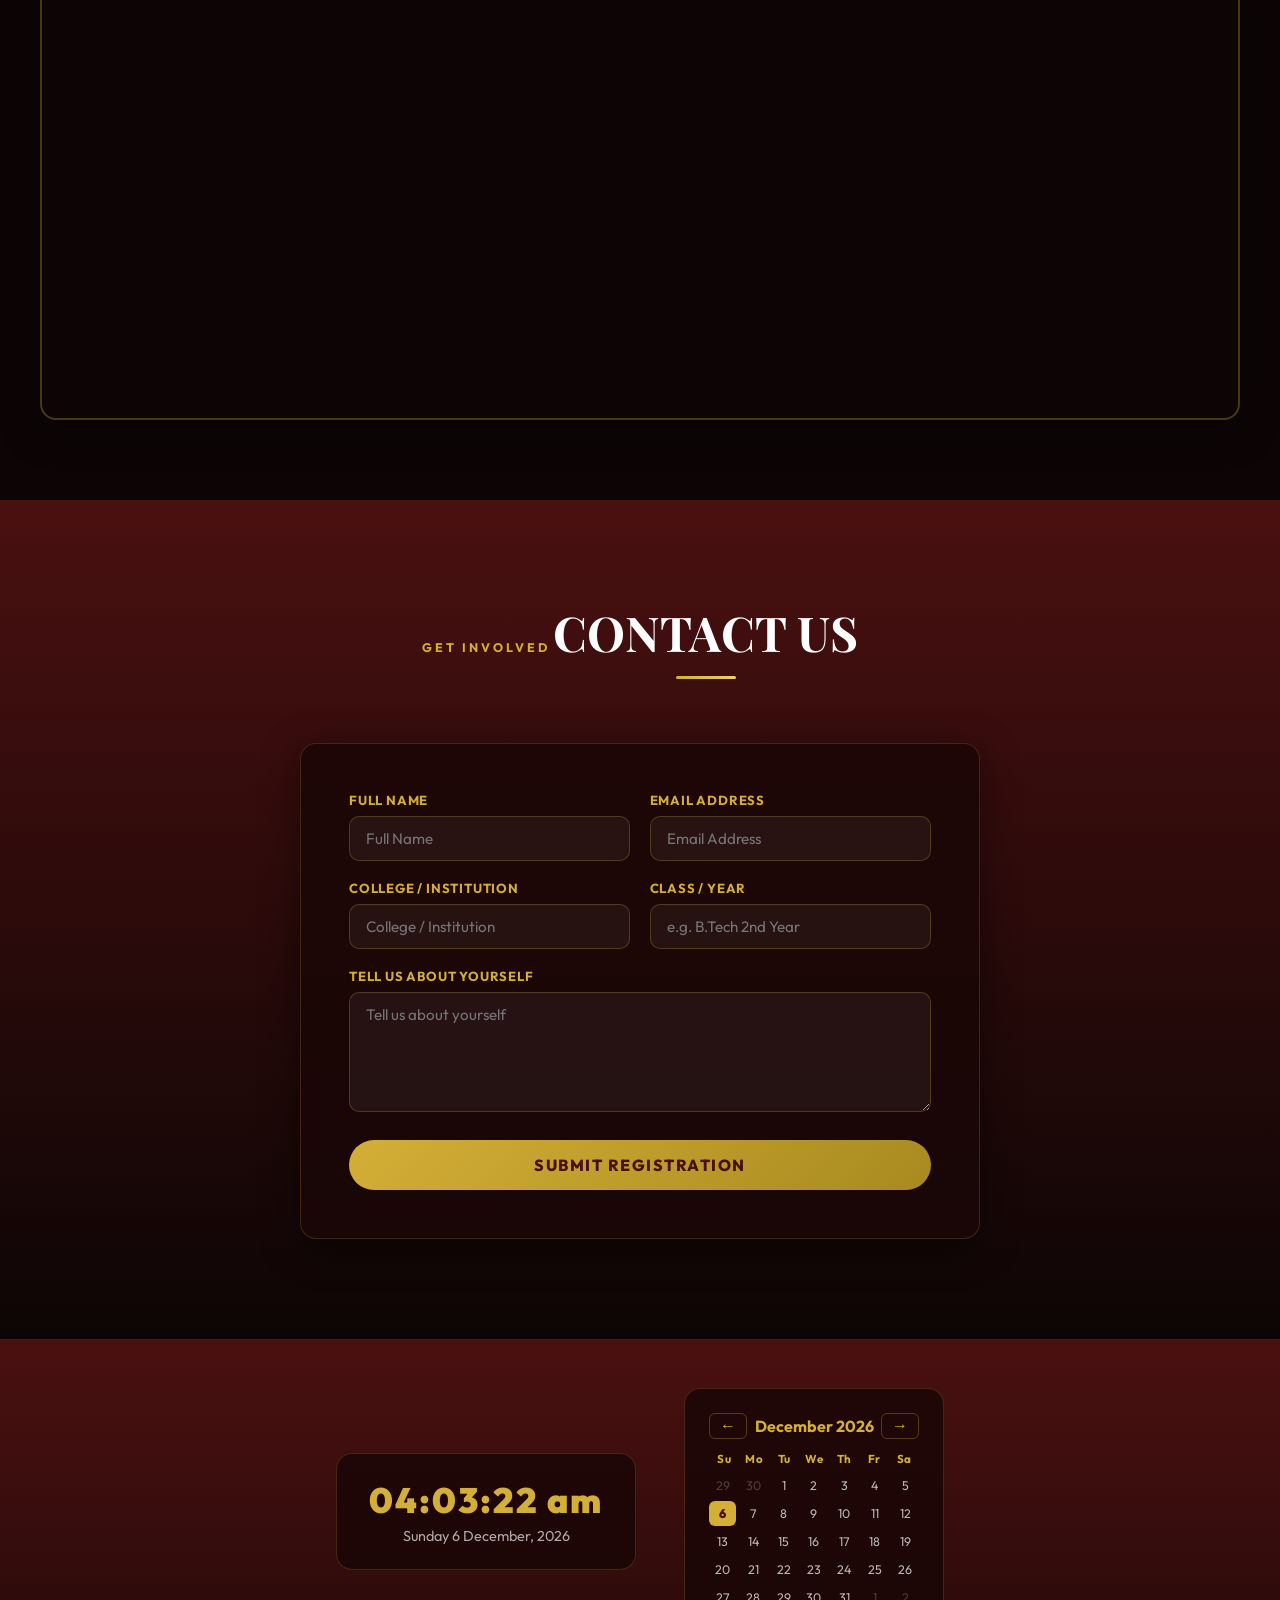
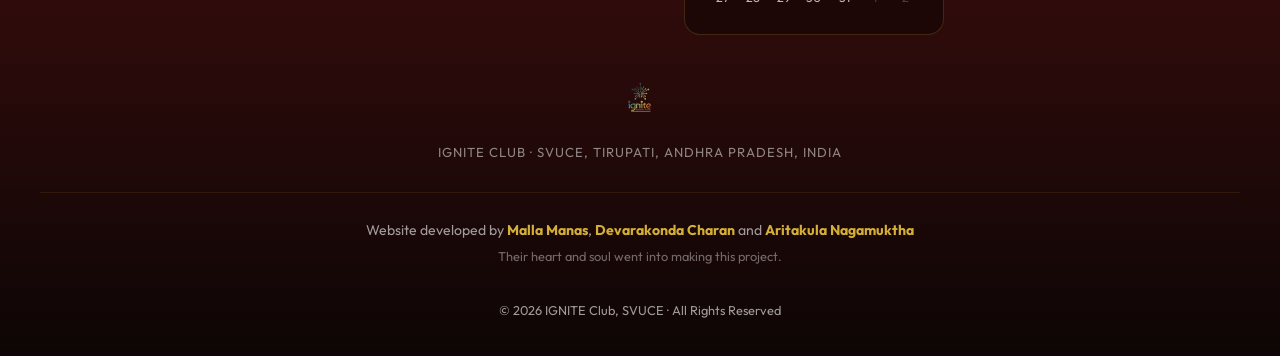
==== commit 4e67d3b9: "feat: IGNITE website v2.0 - multi-page update - Add top info bar with live date, time, and website U" ====
--- a/index.html
+++ b/index.html
@@ -12,57 +12,56 @@
   <meta property="og:title" content="IGNITE Club – SVUCE, Tirupati" />
   <meta property="og:description" content="Igniting Potential. Inspiring Leaders." />
   <link rel="stylesheet" href="styles.css" />
-  <link rel="icon" type="image/png" href="ignite_hero_logo.png" />
+  <link rel="icon" type="image/png" href="IGNITE.png" />
+  <!-- Google Translate API -->
+  <script type="text/javascript">
+    function googleTranslateElementInit() {
+      new google.translate.TranslateElement({
+        pageLanguage: 'en',
+        includedLanguages: 'en,hi,te,ta,kn,ml,mr,gu,pa,bn,or,as,ur,sa,ne,sd,kok,mni,doi,sat,mai,brx',
+        layout: google.translate.TranslateElement.InlineLayout.SIMPLE,
+        autoDisplay: false
+      }, 'google_translate_element');
+    }
+  </script>
 </head>
 
 <body>
+
+  <!-- ======= TOP INFO BAR ======= -->
+  <div class="info-bar" id="info-bar">
+    <div class="info-bar-inner">
+      <span class="info-item" id="info-date">📅 Loading…</span>
+      <span class="info-sep">|</span>
+      <span class="info-item" id="info-time">🕐 --:--:--</span>
+      <span class="info-sep">|</span>
+      <span class="info-item">🌐 <a href="https://the-ignite-club.github.io/IGNITE/" class="info-url"
+          target="_blank">the-ignite-club.github.io/IGNITE</a></span>
+    </div>
+  </div>
 
   <!-- ======= NAVBAR ======= -->
   <nav id="navbar">
-    <a class="logo-nav" href="#home">
+    <a class="logo-nav" href="index.html">
       <img src="IGNITE.png" alt="IGNITE Logo" />
       <span>IGNITE</span>
     </a>
 
     <ul class="nav-links" id="nav-links">
-      <li><a href="#home" data-i18n="nav_home">Home</a></li>
-      <li><a href="#about" data-i18n="nav_about">About Us</a></li>
-      <li><a href="#subcubs" data-i18n="nav_subcubs">Sub-Clubs</a></li>
-      <li><a href="#milestones" data-i18n="nav_milestones">Milestones</a></li>
-      <li><a href="#members" data-i18n="nav_members">Members</a></li>
-      <li><a href="#college" data-i18n="nav_college">College &amp; University</a></li>
-      <li><a href="#contact" data-i18n="nav_contact">Contact</a></li>
+      <li><a href="index.html" class="nav-active">Home</a></li>
+      <li><a href="#about">About Us</a></li>
+      <li><a href="#subcubs">Sub-Clubs</a></li>
+      <li><a href="#milestones">Milestones</a></li>
+      <li><a href="team.html">Team</a></li>
+      <li><a href="events.html">Events</a></li>
+      <li><a href="#college">College &amp; University</a></li>
+      <li><a href="#contact">Contact</a></li>
+      <li><a href="donate.html" class="nav-donate">💛 Donate</a></li>
     </ul>
 
     <div class="nav-right">
-      <div class="lang-switcher">
-        <label for="lang-select" data-i18n="lang_label">Language</label>
-        <select id="lang-select" aria-label="Language Switcher">
-          <option value="en">English</option>
-          <option value="te">తెలుగు</option>
-          <option value="hi">हिन्दी</option>
-          <option value="pa">ਪੰਜਾਬੀ</option>
-          <option value="as">অসমীয়া</option>
-          <option value="bn">বাংলা</option>
-          <option value="brx">बड़ो</option>
-          <option value="doi">डोगरी</option>
-          <option value="gu">ગુજરાતી</option>
-          <option value="kn">ಕನ್ನಡ</option>
-          <option value="ks">کٲشُر</option>
-          <option value="kok">कोंकणी</option>
-          <option value="mai">मैथिली</option>
-          <option value="ml">മലയാളം</option>
-          <option value="mni">মৈতৈলোন্</option>
-          <option value="mr">मराठी</option>
-          <option value="ne">नेपाली</option>
-          <option value="or">ଓଡ଼ିଆ</option>
-          <option value="sa">संस्कृतम्</option>
-          <option value="sat">ᱥᱟᱱᱛᱟᱲᱤ</option>
-          <option value="sd">سنڌي</option>
-          <option value="ta">தமிழ்</option>
-          <option value="ur">اردو</option>
-        </select>
-      </div>
+      <!-- Google Translate Widget -->
+      <div id="google_translate_element" class="gt-widget"></div>
       <div class="hamburger" id="hamburger" aria-label="Menu">
         <span></span><span></span><span></span>
       </div>
@@ -76,10 +75,10 @@
 
     <div class="hero-content">
       <img src="IGNITE.png" alt="IGNITE" class="hero-logo" />
-      <h1 class="hero-title" data-i18n="hero_tagline">Igniting Potential. Inspiring Leaders.</h1>
+      <h1 class="hero-title">Igniting Potential. Inspiring Leaders.</h1>
       <p class="hero-subtitle">IGNITE Club</p>
-      <p class="hero-college" data-i18n="hero_sub">Sri Venkateswara University College of Engineering</p>
-      <a href="#about" class="btn-primary" data-i18n="hero_btn">Discover More</a>
+      <p class="hero-college">Sri Venkateswara University College of Engineering</p>
+      <a href="#about" class="btn-primary">Discover More</a>
     </div>
 
     <div class="scroll-indicator"><span></span></div>
@@ -87,7 +86,7 @@
 
   <!-- ======= FLASH NEWS MARQUEE ======= -->
   <div class="flash-news-bar">
-    <div class="flash-label" data-i18n="news_title">FLASH NEWS</div>
+    <div class="flash-label">FLASH NEWS</div>
     <div class="marquee-wrap">
       <div class="marquee-track" id="marquee-track">
         <!-- Populated by JS -->
@@ -100,30 +99,26 @@
     <div class="container">
       <div class="section-header reveal">
         <span class="section-label">Who We Are</span>
-        <h2 class="section-title" data-i18n="about_title">About IGNITE</h2>
+        <h2 class="section-title">About IGNITE</h2>
       </div>
       <div class="about-grid">
         <div class="about-text reveal">
           <div class="about-established">
-            🔥 <span data-i18n="about_est">Established March 04, 2010</span>
-          </div>
-          <p data-i18n="about_desc">IGNITE is the premier student leadership and innovation club of SVUCE, Tirupati.
-            founded on the spirit of transforming student potential into real-world impact, IGNITE has been the breeding
+            🔥 <span>Established March 04, 2010</span>
+          </div>
+          <p>IGNITE is the premier student leadership and innovation club of SVUCE, Tirupati.
+            Founded on the spirit of transforming student potential into real-world impact, IGNITE has been the breeding
             ground for visionary leaders, creative thinkers, and change-makers.</p>
           <p>Our distinguished alumni — <strong>Suresh Perugu</strong> and <strong>Dilli Babu</strong> — stand as
             enduring testaments to the club's legacy of excellence and its capacity to shape future leaders.</p>
         </div>
         <div class="events-list reveal">
-          <h3 style="color:var(--gold);margin-bottom:1rem;font-size:1.1rem;" data-i18n="about_events">Signature Events
-          </h3>
-          <div class="event-item"><span class="event-icon">🎤</span><span data-i18n="about_tedx">TedX Talks (2022 &amp;
-              2025)</span></div>
-          <div class="event-item"><span class="event-icon">💻</span><span data-i18n="about_hack">National
-              Hackathons</span></div>
-          <div class="event-item"><span class="event-icon">🎭</span><span data-i18n="about_rhap">Rhapsody – Annual
-              Cultural Fest</span></div>
-          <div class="event-item"><span class="event-icon">🌍</span><span data-i18n="about_imun">IMUN – IGNITE Model
-              United Nations</span></div>
+          <h3 style="color:var(--gold);margin-bottom:1rem;font-size:1.1rem;">Signature Events</h3>
+          <div class="event-item"><span class="event-icon">🎤</span><span>TedX Talks (2022 &amp; 2025)</span></div>
+          <div class="event-item"><span class="event-icon">💻</span><span>National Hackathons</span></div>
+          <div class="event-item"><span class="event-icon">🎭</span><span>Rhapsody – Annual Cultural Fest</span></div>
+          <div class="event-item"><span class="event-icon">🌍</span><span>IMUN – IGNITE Model United Nations</span>
+          </div>
         </div>
       </div>
     </div>
@@ -134,7 +129,7 @@
     <div class="container">
       <div class="section-header reveal">
         <span class="section-label">Our Community</span>
-        <h2 class="section-title" data-i18n="subcubs_title">Our Sub-Clubs</h2>
+        <h2 class="section-title">Our Sub-Clubs</h2>
       </div>
       <div class="subcubs-grid subcubs-grid--two">
         <!-- ARTS CLUB -->
@@ -142,7 +137,7 @@
           <div class="club-logo-wrap">
             <img src="ARTS CLUB.png" alt="IGNITE Arts Club" class="club-logo-img" />
           </div>
-          <div class="club-name" data-i18n="subcubs_arts">ARTS</div>
+          <div class="club-name">ARTS</div>
           <p class="club-desc">Creative expression through visual arts, design, literature, and culture. Where
             imagination meets canvas.</p>
         </div>
@@ -151,7 +146,7 @@
           <div class="club-logo-wrap">
             <img src="COMMUUNICATION CLUB.png" alt="IGNITE Communication Club" class="club-logo-img" />
           </div>
-          <div class="club-name" data-i18n="subcubs_comm">COMMUNICATION</div>
+          <div class="club-name">COMMUNICATION</div>
           <p class="club-desc">Public speaking, debate, MUNs, media, journalism, and the art of impactful communication.
           </p>
         </div>
@@ -164,7 +159,7 @@
     <div class="container">
       <div class="section-header reveal">
         <span class="section-label">Our Journey</span>
-        <h2 class="section-title" data-i18n="milestone_title">Milestones</h2>
+        <h2 class="section-title">Milestones</h2>
       </div>
       <div class="milestones-grid">
         <!-- IMUN -->
@@ -174,10 +169,11 @@
             <div class="photo-overlay">🌍 IMUN</div>
           </div>
           <div class="milestone-card-body">
-            <h3 data-i18n="imun_title">IMUN – IGNITE Model United Nations</h3>
-            <p data-i18n="imun_desc">IGNITE proudly introduced the first-ever Model United Nations in Tirupati — a
+            <h3>IMUN – IGNITE Model United Nations</h3>
+            <p>IGNITE proudly introduced the first-ever Model United Nations in Tirupati — a
               landmark event that brought students face-to-face with global diplomacy, nurturing critical thinking and
               global citizenship.</p>
+            <a href="events.html#imun" class="btn-outline-sm">View Winners →</a>
           </div>
         </div>
         <!-- TEDx 2022 -->
@@ -199,25 +195,12 @@
             <div class="photo-overlay">🎤 TEDx 2025</div>
           </div>
           <div class="milestone-card-body">
-            <h3 data-i18n="tedx_title">TEDxSriVenkateswaraU – April 2025</h3>
-            <p data-i18n="tedx_desc">An electrifying celebration of ideas worth spreading. Our April 2025 TEDx featured
-              six incredible speakers:</p>
-            <ul class="speakers-list" id="speakers-list"></ul>
-          </div>
-        </div>
-      </div>
-    </div>
-  </section>
-
-  <!-- ======= MEMBERS ======= -->
-  <section id="members">
-    <div class="container">
-      <div class="section-header reveal">
-        <span class="section-label">The Team</span>
-        <h2 class="section-title" data-i18n="members_title">Leadership Team</h2>
-      </div>
-      <div class="members-grid" id="members-grid">
-        <!-- Populated by JS -->
+            <h3>TEDxSriVenkateswaraU – April 2025</h3>
+            <p>An electrifying celebration of ideas worth spreading. Our April 2025 TEDx featured incredible speakers
+              from all walks of life.</p>
+            <a href="events.html#tedx" class="btn-outline-sm">View Speakers →</a>
+          </div>
+        </div>
       </div>
     </div>
   </section>
@@ -227,19 +210,19 @@
     <div class="container">
       <div class="section-header reveal">
         <span class="section-label">Our Roots</span>
-        <h2 class="section-title" data-i18n="college_title">About SVUCE &amp; SVU</h2>
+        <h2 class="section-title">About SVUCE &amp; SVU</h2>
       </div>
       <div class="college-grid">
         <div class="college-box reveal">
-          <h3 data-i18n="svuce_title">Sri Venkateswara University College of Engineering (SVUCE)</h3>
-          <p data-i18n="svuce_desc">Established in 1959, SVUCE is one of Andhra Pradesh's oldest and most prestigious
+          <h3>Sri Venkateswara University College of Engineering (SVUCE)</h3>
+          <p>Established in 1959, SVUCE is one of Andhra Pradesh's oldest and most prestigious
             engineering colleges, situated on the sprawling campus of Sri Venkateswara University in Tirupati. Over six
             decades, SVUCE has nurtured thousands of engineers who have made significant contributions to industry,
             academia, and public service across India and the globe.</p>
         </div>
         <div class="college-box reveal">
-          <h3 data-i18n="svu_title">Sri Venkateswara University (SVU)</h3>
-          <p data-i18n="svu_desc">Sri Venkateswara University was established in 1954 in Tirupati, Andhra Pradesh. Named
+          <h3>Sri Venkateswara University (SVU)</h3>
+          <p>Sri Venkateswara University was established in 1954 in Tirupati, Andhra Pradesh. Named
             after the presiding deity of the Tirumala Hills, the university has grown into a comprehensive centre of
             higher learning with multiple faculties covering Science, Arts, Commerce, Engineering, Law, and more. It has
             been consistently recognised for its academic excellence and research contributions.</p>
@@ -251,10 +234,10 @@
         <table class="stats-table">
           <thead>
             <tr>
-              <th data-i18n="col_est">Established</th>
-              <th data-i18n="col_students">Students</th>
-              <th data-i18n="col_faculty">Faculty</th>
-              <th data-i18n="col_depts">Departments</th>
+              <th>Established</th>
+              <th>Students</th>
+              <th>Faculty</th>
+              <th>Departments</th>
             </tr>
           </thead>
           <tbody>
@@ -270,7 +253,7 @@
 
       <!-- Rankings -->
       <div class="section-header reveal" style="margin-top:3rem;">
-        <h2 class="section-title" data-i18n="rankings_title">University Rankings &amp; Achievements</h2>
+        <h2 class="section-title">University Rankings &amp; Achievements</h2>
       </div>
       <div class="rankings-grid">
         <div class="ranking-item reveal">
@@ -312,7 +295,7 @@
     <div class="container">
       <div class="section-header reveal">
         <span class="section-label">Location</span>
-        <h2 class="section-title" data-i18n="map_title">Find Us</h2>
+        <h2 class="section-title">Find Us</h2>
       </div>
       <div class="map-wrap reveal">
         <iframe
@@ -327,41 +310,36 @@
     <div class="container">
       <div class="section-header reveal">
         <span class="section-label">Get Involved</span>
-        <h2 class="section-title" data-i18n="contact_title">CONTACT US</h2>
+        <h2 class="section-title">CONTACT US</h2>
       </div>
       <form class="contact-form reveal" action="https://formspree.io/f/xykbkzrd" method="POST">
         <div class="form-row">
           <div class="form-group">
-            <label for="f-name" data-i18n="contact_name">Full Name</label>
-            <input type="text" id="f-name" name="name" required data-i18n-ph="contact_name" placeholder="Full Name" />
+            <label for="f-name">Full Name</label>
+            <input type="text" id="f-name" name="name" required placeholder="Full Name" />
           </div>
           <div class="form-group">
-            <label for="f-email" data-i18n="contact_email">Email Address</label>
-            <input type="email" id="f-email" name="email" required data-i18n-ph="contact_email"
-              placeholder="Email Address" />
+            <label for="f-email">Email Address</label>
+            <input type="email" id="f-email" name="email" required placeholder="Email Address" />
           </div>
         </div>
         <div class="form-row">
           <div class="form-group">
-            <label for="f-college" data-i18n="contact_college">College / Institution</label>
-            <input type="text" id="f-college" name="college" data-i18n-ph="contact_college"
-              placeholder="College / Institution" />
+            <label for="f-college">College / Institution</label>
+            <input type="text" id="f-college" name="college" placeholder="College / Institution" />
           </div>
           <div class="form-group">
-            <label for="f-class" data-i18n="contact_class">Class / Year</label>
-            <input type="text" id="f-class" name="class" data-i18n-ph="contact_class"
-              placeholder="e.g. B.Tech 2nd Year" />
+            <label for="f-class">Class / Year</label>
+            <input type="text" id="f-class" name="class" placeholder="e.g. B.Tech 2nd Year" />
           </div>
         </div>
         <div class="form-group">
-          <label for="f-desc" data-i18n="contact_desc">Tell us about yourself</label>
-          <textarea id="f-desc" name="message" data-i18n-ph="contact_desc"
-            placeholder="Tell us about yourself"></textarea>
-        </div>
-        <!-- Hidden recipient field for Formspree -->
+          <label for="f-desc">Tell us about yourself</label>
+          <textarea id="f-desc" name="message" placeholder="Tell us about yourself"></textarea>
+        </div>
         <input type="hidden" name="_replyto" value="manas.malla13@gmail.com" />
         <input type="hidden" name="_subject" value="New IGNITE Club Registration" />
-        <button type="submit" class="form-submit" data-i18n="contact_btn">Submit Registration</button>
+        <button type="submit" class="form-submit">Submit Registration</button>
       </form>
     </div>
   </section>
@@ -401,7 +379,7 @@
 
       <div class="footer-bottom">
         <p class="footer-credits">
-          Designed with ❤️ by <strong>Malla Manas</strong>, <strong>Devarakonda Charan</strong> &amp; <strong>Aritakula
+          Website developed by <strong>Malla Manas</strong>, <strong>Devarakonda Charan</strong> and <strong>Aritakula
             Nagamuktha</strong><br />
           <span style="font-size:0.8rem;color:rgba(255,255,255,0.4);">Their heart and soul went into making this
             project.</span>
@@ -415,6 +393,8 @@
   <script>document.getElementById('copy-year').textContent = new Date().getFullYear();</script>
   <script src="translations.js"></script>
   <script src="main.js"></script>
+  <script type="text/javascript"
+    src="//translate.google.com/translate_a/element.js?cb=googleTranslateElementInit"></script>
 </body>
 
 </html>
--- a/styles.css
+++ b/styles.css
@@ -1,597 +1,317 @@
 /* =============================================
-   IGNITE CLUB – SVUCE   |   styles.css
+   IGNITE CLUB – SVUCE   |   styles.css  v2.0
    Palette: Deep Maroon #6B1A1A | Gold #D4AF37
    ============================================= */
-
 @import url('https://fonts.googleapis.com/css2?family=Outfit:wght@300;400;600;700;900&family=Playfair+Display:wght@700&display=swap');
-
-:root {
-  --maroon: #6B1A1A;
-  --maroon-dark: #4a1010;
-  --maroon-light: #8b2020;
-  --gold: #D4AF37;
-  --gold-light: #f0d060;
-  --gold-dark: #a88a1f;
-  --white: #ffffff;
-  --cream: #fdf8ee;
-  --dark: #0d0505;
-  --gray: #888;
-  --card-bg: rgba(26, 6, 6, 0.85);
-  --glass: rgba(107, 26, 26, 0.15);
-  --transition: 0.35s cubic-bezier(0.4,0,0.2,1);
-  --radius: 16px;
-  --shadow: 0 8px 40px rgba(0,0,0,0.45);
+:root{--maroon:#6B1A1A;--maroon-dark:#4a1010;--maroon-light:#8b2020;--gold:#D4AF37;--gold-light:#f0d060;--gold-dark:#a88a1f;--white:#ffffff;--cream:#fdf8ee;--dark:#0d0505;--gray:#888;--card-bg:rgba(26,6,6,0.85);--glass:rgba(107,26,26,0.15);--transition:0.35s cubic-bezier(0.4,0,0.2,1);--radius:16px;--shadow:0 8px 40px rgba(0,0,0,0.45);--info-bar-height:36px;--nav-height:70px;}
+*,*::before,*::after{box-sizing:border-box;margin:0;padding:0;}
+html{scroll-behavior:smooth;font-size:16px;}
+body{font-family:'Outfit',sans-serif;background:var(--dark);color:var(--white);overflow-x:hidden;}
+::-webkit-scrollbar{width:6px;}::-webkit-scrollbar-track{background:var(--dark);}::-webkit-scrollbar-thumb{background:var(--gold);border-radius:3px;}
+
+/* INFO BAR */
+.info-bar{position:fixed;top:0;left:0;right:0;z-index:1100;height:var(--info-bar-height);background:linear-gradient(90deg,var(--maroon-dark) 0%,#1a0808 50%,var(--maroon-dark) 100%);border-bottom:1px solid rgba(212,175,55,0.3);display:flex;align-items:center;justify-content:center;font-size:0.72rem;letter-spacing:0.8px;}
+.info-bar-inner{display:flex;align-items:center;gap:14px;flex-wrap:wrap;justify-content:center;}
+.info-item{color:rgba(255,255,255,0.75);display:flex;align-items:center;gap:5px;}
+.info-sep{color:rgba(212,175,55,0.4);font-size:0.9rem;}
+.info-url{color:var(--gold);text-decoration:none;font-weight:600;transition:color var(--transition);}
+.info-url:hover{color:var(--gold-light);text-decoration:underline;}
+
+/* NAVBAR */
+nav{position:fixed;top:var(--info-bar-height);left:0;right:0;z-index:1000;display:flex;align-items:center;justify-content:space-between;padding:0 2.5rem;height:var(--nav-height);background:rgba(13,5,5,0.92);backdrop-filter:blur(18px);border-bottom:1px solid rgba(212,175,55,0.2);transition:background var(--transition);}
+nav .logo-nav{display:flex;align-items:center;gap:12px;text-decoration:none;}
+nav .logo-nav img{height:46px;border-radius:0;mix-blend-mode:screen;filter:brightness(1.1) contrast(1.05);}
+nav .logo-nav span{font-size:1.5rem;font-weight:900;background:linear-gradient(135deg,var(--gold),var(--gold-light));-webkit-background-clip:text;background-clip:text;-webkit-text-fill-color:transparent;letter-spacing:2px;}
+.nav-links{display:flex;align-items:center;gap:0.1rem;list-style:none;}
+.nav-links a{color:rgba(255,255,255,0.82);text-decoration:none;font-size:0.82rem;font-weight:600;padding:5px 10px;border-radius:8px;transition:color var(--transition),background var(--transition);letter-spacing:0.3px;}
+.nav-links a:hover,.nav-links a.nav-active{color:var(--gold);background:rgba(212,175,55,0.1);}
+.nav-donate{background:linear-gradient(135deg,rgba(212,175,55,0.2),rgba(212,175,55,0.08))!important;border:1px solid rgba(212,175,55,0.4)!important;border-radius:20px!important;color:var(--gold)!important;font-weight:700!important;}
+.nav-donate:hover{background:rgba(212,175,55,0.3)!important;}
+.nav-right{display:flex;align-items:center;gap:0.8rem;}
+.gt-widget{display:flex;align-items:center;}
+.gt-widget .goog-te-gadget{margin:0!important;}
+.gt-widget .goog-te-gadget-simple{background:rgba(212,175,55,0.12)!important;border:1px solid var(--gold)!important;border-radius:8px!important;padding:4px 10px!important;font-family:'Outfit',sans-serif!important;font-size:0.82rem!important;color:var(--gold)!important;}
+.gt-widget .goog-te-gadget-simple .goog-te-menu-value span{color:var(--gold)!important;}
+.goog-te-banner-frame{display:none!important;}
+body{top:0!important;}
+.hamburger{display:none;cursor:pointer;flex-direction:column;gap:5px;}
+.hamburger span{display:block;width:26px;height:2px;background:var(--gold);border-radius:2px;transition:var(--transition);}
+
+/* HERO */
+#home{position:relative;height:100vh;min-height:600px;display:flex;align-items:center;justify-content:center;overflow:hidden;padding-top:calc(var(--info-bar-height) + var(--nav-height));}
+.hero-video-wrap{position:absolute;inset:0;z-index:0;background-size:cover;background-position:center;background-repeat:no-repeat;transition:background-image 0.08s linear;}
+.hero-video-wrap::after{content:'';position:absolute;inset:0;background:linear-gradient(135deg,rgba(75,10,10,0.82) 0%,rgba(13,5,5,0.75) 60%,rgba(107,26,26,0.5) 100%);}
+.hero-content{position:relative;z-index:2;text-align:center;padding:0 1.5rem;animation:fadeUp 1.1s ease forwards;}
+.hero-logo{width:200px;height:200px;object-fit:contain;mix-blend-mode:screen;filter:drop-shadow(0 0 40px rgba(212,175,55,0.7)) brightness(1.1);animation:pulse-glow 3s ease-in-out infinite;margin-bottom:1.5rem;}
+@keyframes pulse-glow{0%,100%{filter:drop-shadow(0 0 30px rgba(212,175,55,0.6));}50%{filter:drop-shadow(0 0 60px rgba(212,175,55,1));}}
+.hero-title{font-family:'Playfair Display',serif;font-size:clamp(2.8rem,6vw,5rem);color:var(--gold);line-height:1.1;margin-bottom:1rem;text-shadow:0 4px 20px rgba(0,0,0,0.6);}
+.hero-subtitle{font-size:clamp(0.95rem,2vw,1.2rem);color:rgba(255,255,255,0.85);max-width:600px;margin:0 auto 0.6rem;letter-spacing:0.5px;}
+.hero-college{font-size:clamp(0.78rem,1.5vw,1rem);color:var(--gold-light);margin-bottom:2rem;font-weight:600;letter-spacing:1px;text-transform:uppercase;}
+.btn-primary{display:inline-block;padding:14px 40px;background:linear-gradient(135deg,var(--gold),var(--gold-dark));color:var(--maroon-dark);border:none;border-radius:50px;font-family:'Outfit',sans-serif;font-size:1rem;font-weight:700;cursor:pointer;text-decoration:none;letter-spacing:1px;text-transform:uppercase;box-shadow:0 6px 30px rgba(212,175,55,0.45);transition:transform var(--transition),box-shadow var(--transition);}
+.btn-primary:hover{transform:translateY(-3px);box-shadow:0 12px 40px rgba(212,175,55,0.65);}
+.btn-outline-sm{display:inline-block;padding:7px 18px;border:1px solid var(--gold);border-radius:20px;color:var(--gold);font-size:0.82rem;font-weight:600;text-decoration:none;letter-spacing:0.5px;transition:background var(--transition),color var(--transition);margin-top:0.5rem;}
+.btn-outline-sm:hover{background:var(--gold);color:var(--maroon-dark);}
+.scroll-indicator{position:absolute;bottom:30px;left:50%;transform:translateX(-50%);z-index:2;display:flex;flex-direction:column;align-items:center;gap:6px;animation:bounce 2s infinite;}
+.scroll-indicator span{width:2px;height:50px;background:linear-gradient(to bottom,var(--gold),transparent);}
+@keyframes bounce{0%,100%{transform:translateX(-50%) translateY(0)}50%{transform:translateX(-50%) translateY(10px)}}
+
+/* MARQUEE */
+.flash-news-bar{background:linear-gradient(90deg,var(--maroon-dark),var(--maroon),var(--maroon-dark));border-top:2px solid var(--gold);border-bottom:2px solid var(--gold);padding:12px 0;display:flex;align-items:center;overflow:hidden;position:relative;z-index:5;}
+.flash-label{background:var(--gold);color:var(--maroon-dark);font-weight:900;font-size:0.8rem;letter-spacing:2px;text-transform:uppercase;padding:4px 30px 4px 20px;white-space:nowrap;flex-shrink:0;clip-path:polygon(0 0,100% 0,92% 100%,0 100%);z-index:1;}
+.marquee-wrap{overflow:hidden;flex:1;}
+.marquee-track{display:flex;gap:4rem;animation:scroll-left 35s linear infinite;white-space:nowrap;}
+.marquee-track:hover{animation-play-state:paused;}
+.marquee-item{display:flex;align-items:center;gap:10px;font-size:0.92rem;font-weight:500;color:var(--cream);flex-shrink:0;}
+.marquee-item::before{content:'🔥';font-size:1rem;}
+@keyframes scroll-left{0%{transform:translateX(0);}100%{transform:translateX(-50%);}}
+
+/* SECTIONS */
+section{padding:100px 2rem;}
+section:first-of-type{padding-top:calc(var(--info-bar-height) + var(--nav-height) + 60px);}
+.section-header{text-align:center;margin-bottom:4rem;}
+.section-label{font-size:0.78rem;font-weight:700;letter-spacing:3px;text-transform:uppercase;color:var(--gold);display:inline-block;margin-bottom:0.8rem;}
+.section-title{font-family:'Playfair Display',serif;font-size:clamp(2rem,4vw,3rem);color:var(--white);position:relative;display:inline-block;}
+.section-title::after{content:'';display:block;width:60px;height:3px;background:linear-gradient(90deg,var(--gold),var(--gold-light));margin:12px auto 0;border-radius:2px;}
+.container{max-width:1200px;margin:0 auto;}
+
+/* PAGE HERO */
+.page-hero{padding:calc(var(--info-bar-height) + var(--nav-height) + 80px) 2rem 80px;background:linear-gradient(135deg,var(--maroon-dark) 0%,#1a0808 50%,var(--dark) 100%);text-align:center;position:relative;overflow:hidden;}
+.page-hero::before{content:'';position:absolute;inset:0;background:radial-gradient(ellipse at center,rgba(212,175,55,0.08) 0%,transparent 70%);}
+.page-hero-content{position:relative;z-index:1;}
+.page-hero-title{font-family:'Playfair Display',serif;font-size:clamp(2.5rem,5vw,4rem);color:var(--gold);margin:0.5rem 0 1rem;text-shadow:0 4px 20px rgba(0,0,0,0.5);}
+.page-hero-sub{font-size:1.1rem;color:rgba(255,255,255,0.7);letter-spacing:1px;font-weight:500;}
+
+/* ABOUT */
+#about{background:linear-gradient(180deg,var(--dark) 0%,var(--maroon-dark) 100%);}
+.about-grid{display:grid;grid-template-columns:1fr 1fr;gap:3rem;align-items:center;}
+.about-text p{color:rgba(255,255,255,0.82);line-height:1.85;margin-bottom:1.5rem;font-size:1.02rem;}
+.about-established{display:inline-flex;align-items:center;gap:10px;background:rgba(212,175,55,0.12);border:1px solid rgba(212,175,55,0.3);color:var(--gold);padding:10px 20px;border-radius:50px;font-weight:700;font-size:0.9rem;margin-bottom:1.5rem;}
+.events-list{display:grid;gap:0.8rem;}
+.event-item{display:flex;align-items:center;gap:14px;background:var(--glass);border:1px solid rgba(212,175,55,0.15);padding:14px 20px;border-radius:12px;transition:border-color var(--transition),background var(--transition);}
+.event-item:hover{border-color:var(--gold);background:rgba(212,175,55,0.08);}
+.event-icon{font-size:1.5rem;flex-shrink:0;}
+.event-item span{font-weight:600;color:var(--cream);}
+
+/* SUB-CLUBS */
+#subcubs{background:var(--dark);}
+.subcubs-grid{display:grid;grid-template-columns:repeat(auto-fit,minmax(260px,1fr));gap:1.5rem;}
+.subcubs-grid--two{grid-template-columns:repeat(2,1fr);max-width:860px;margin:0 auto;gap:2.5rem;}
+.club-card--logo{padding:0 0 1.5rem;overflow:hidden;background:transparent;border:none;box-shadow:none;transition:transform var(--transition);}
+.club-card--logo:hover{transform:translateY(-8px);box-shadow:0 20px 50px rgba(212,175,55,0.15);}
+.club-logo-wrap{width:100%;height:280px;overflow:hidden;border-radius:var(--radius);display:flex;align-items:center;justify-content:center;background:transparent;margin-bottom:1.2rem;}
+.club-logo-img{width:100%;height:100%;object-fit:contain;transition:transform var(--transition);}
+.club-card--logo:hover .club-logo-img{transform:scale(1.06);}
+.club-card{background:linear-gradient(145deg,rgba(107,26,26,0.4),rgba(13,5,5,0.9));border:1px solid rgba(212,175,55,0.2);border-radius:var(--radius);padding:2.5rem 2rem;text-align:center;cursor:pointer;transition:transform var(--transition),border-color var(--transition),box-shadow var(--transition);position:relative;overflow:hidden;}
+.club-card::before{content:'';position:absolute;inset:0;background:linear-gradient(135deg,rgba(212,175,55,0.06),transparent);opacity:0;transition:opacity var(--transition);}
+.club-card:hover{transform:translateY(-8px);border-color:var(--gold);box-shadow:0 20px 50px rgba(212,175,55,0.2);}
+.club-card:hover::before{opacity:1;}
+.club-icon{font-size:3rem;margin-bottom:1rem;display:block;}
+.club-name{font-size:1.1rem;font-weight:700;color:var(--gold);letter-spacing:2px;text-transform:uppercase;margin-bottom:0.5rem;}
+.club-desc{font-size:0.88rem;color:rgba(255,255,255,0.65);}
+
+/* MILESTONES */
+#milestones{background:linear-gradient(180deg,var(--maroon-dark) 0%,var(--dark) 100%);}
+.milestones-grid{display:grid;grid-template-columns:repeat(3,1fr);gap:2rem;}
+.milestone-card--photo{background:var(--card-bg);border:1px solid rgba(212,175,55,0.25);border-radius:var(--radius);overflow:hidden;transition:transform var(--transition),box-shadow var(--transition);}
+.milestone-card--photo:hover{transform:translateY(-6px);box-shadow:0 20px 50px rgba(212,175,55,0.25);}
+.milestone-event-photo{position:relative;height:220px;overflow:hidden;}
+.milestone-event-photo img{width:100%;height:100%;object-fit:cover;transition:transform 0.6s ease;}
+.milestone-card--photo:hover .milestone-event-photo img{transform:scale(1.06);}
+.photo-overlay{position:absolute;bottom:0;left:0;right:0;background:linear-gradient(to top,rgba(107,26,26,0.9),transparent);color:var(--gold);font-weight:700;font-size:0.95rem;padding:12px 16px;letter-spacing:1px;}
+.milestone-card-body{padding:1.6rem;}
+.milestone-card-body h3{color:var(--gold);font-size:1.1rem;font-weight:700;margin-bottom:0.8rem;}
+.milestone-card-body p{color:rgba(255,255,255,0.75);line-height:1.8;font-size:0.92rem;margin-bottom:0.8rem;}
+.speakers-list{list-style:none;display:flex;flex-direction:column;gap:8px;}
+.speakers-list li{display:flex;align-items:center;gap:10px;background:rgba(212,175,55,0.08);border-left:3px solid var(--gold);padding:8px 14px;border-radius:0 8px 8px 0;font-size:0.9rem;color:var(--cream);}
+.speakers-list li::before{content:'🎤';}
+
+/* MEMBERS */
+#members,#leadership{background:var(--dark);}
+.members-grid{display:grid;grid-template-columns:repeat(auto-fit,minmax(280px,1fr));gap:1.8rem;}
+.member-card{background:linear-gradient(145deg,rgba(107,26,26,0.35),rgba(13,5,5,0.95));border:1px solid rgba(212,175,55,0.2);border-radius:var(--radius);padding:2rem;text-align:center;transition:transform var(--transition),border-color var(--transition);position:relative;}
+.member-card:hover{transform:translateY(-6px);border-color:var(--gold);}
+.member-avatar{width:80px;height:80px;background:linear-gradient(135deg,var(--maroon),var(--gold));border-radius:50%;display:flex;align-items:center;justify-content:center;font-size:1.8rem;font-weight:900;color:var(--white);margin:0 auto 1rem;border:3px solid rgba(212,175,55,0.4);}
+.member-name{font-size:1.05rem;font-weight:700;color:var(--white);margin-bottom:0.4rem;}
+.member-role{font-size:0.85rem;color:var(--gold);font-weight:600;letter-spacing:0.5px;background:rgba(212,175,55,0.1);padding:5px 14px;border-radius:50px;display:inline-block;}
+
+/* TEAM 2026 */
+.team-2026-section{background:linear-gradient(180deg,var(--dark) 0%,var(--maroon-dark) 100%);}
+.team-2026-banner{text-align:center;padding:2.5rem;background:linear-gradient(135deg,rgba(212,175,55,0.08),rgba(107,26,26,0.2));border:1px solid rgba(212,175,55,0.25);border-radius:var(--radius);margin-bottom:3rem;}
+.team-2026-icon{font-size:3rem;margin-bottom:1rem;animation:pulse-glow 3s infinite;}
+.team-2026-msg{font-size:clamp(1rem,2.5vw,1.3rem);color:rgba(255,255,255,0.9);font-weight:600;font-family:'Playfair Display',serif;line-height:1.6;}
+.team-2026-grid{display:grid;grid-template-columns:repeat(auto-fit,minmax(240px,1fr));gap:1.5rem;}
+.team-2026-card{background:var(--card-bg);border:1px solid rgba(212,175,55,0.18);border-radius:var(--radius);padding:1.8rem 1.5rem;text-align:center;position:relative;overflow:hidden;transition:transform var(--transition),border-color var(--transition),box-shadow var(--transition);}
+.team-2026-card::before{content:'';position:absolute;top:0;left:0;right:0;height:2px;background:linear-gradient(90deg,transparent,var(--gold),transparent);}
+.team-2026-card:hover{transform:translateY(-6px);border-color:var(--gold);box-shadow:0 16px 40px rgba(212,175,55,0.18);}
+.member-2026-num{font-size:2.5rem;font-weight:900;background:linear-gradient(135deg,var(--gold),var(--gold-light));-webkit-background-clip:text;background-clip:text;-webkit-text-fill-color:transparent;margin-bottom:0.5rem;line-height:1;}
+.member-2026-name{font-size:1.05rem;font-weight:700;color:var(--white);margin-bottom:0.8rem;}
+.member-2026-badge{display:inline-block;padding:4px 14px;border-radius:20px;background:rgba(212,175,55,0.08);border:1px dashed rgba(212,175,55,0.4);color:var(--gold);font-size:0.75rem;font-weight:600;letter-spacing:0.5px;}
+
+/* COLLEGE */
+#college{background:linear-gradient(180deg,var(--dark) 0%,var(--maroon-dark) 100%);}
+.college-grid{display:grid;grid-template-columns:1fr 1fr;gap:2.5rem;margin-bottom:3rem;}
+.college-box{background:var(--card-bg);border:1px solid rgba(212,175,55,0.2);border-radius:var(--radius);padding:2rem;}
+.college-box h3{color:var(--gold);font-size:1.2rem;margin-bottom:1rem;font-weight:700;}
+.college-box p{color:rgba(255,255,255,0.75);line-height:1.85;font-size:0.95rem;}
+.stats-table-wrap{overflow-x:auto;margin-bottom:3rem;}
+.stats-table{width:100%;border-collapse:collapse;background:var(--card-bg);border-radius:var(--radius);overflow:hidden;}
+.stats-table th{background:linear-gradient(90deg,var(--maroon),var(--maroon-light));color:var(--gold);padding:14px 24px;font-size:0.85rem;letter-spacing:1.5px;text-transform:uppercase;text-align:left;}
+.stats-table td{padding:16px 24px;color:var(--white);font-size:1rem;font-weight:600;border-bottom:1px solid rgba(212,175,55,0.1);}
+.stats-table tr:last-child td{border-bottom:none;}
+.stats-table tr:hover td{background:rgba(212,175,55,0.05);}
+.rankings-grid{display:grid;grid-template-columns:repeat(auto-fit,minmax(220px,1fr));gap:1.2rem;}
+.ranking-item{background:var(--card-bg);border:1px solid rgba(212,175,55,0.2);border-radius:12px;padding:1.5rem;text-align:center;transition:transform var(--transition);}
+.ranking-item:hover{transform:translateY(-4px);border-color:var(--gold);}
+.ranking-body{font-size:0.8rem;color:var(--gold);text-transform:uppercase;letter-spacing:1px;margin-bottom:0.5rem;}
+.ranking-score{font-size:2rem;font-weight:900;color:var(--white);}
+.ranking-label{font-size:0.78rem;color:var(--gray);margin-top:0.3rem;}
+
+/* MAP */
+#map-section{background:var(--dark);padding:80px 2rem;}
+.map-wrap{border-radius:var(--radius);overflow:hidden;border:2px solid rgba(212,175,55,0.3);box-shadow:var(--shadow);}
+.map-wrap iframe{display:block;width:100%;height:450px;border:none;}
+
+/* CONTACT */
+#contact{background:linear-gradient(180deg,var(--maroon-dark) 0%,var(--dark) 100%);}
+.contact-form{max-width:680px;margin:0 auto;background:var(--card-bg);border:1px solid rgba(212,175,55,0.2);border-radius:var(--radius);padding:3rem;box-shadow:var(--shadow);}
+.form-row{display:grid;grid-template-columns:1fr 1fr;gap:1.2rem;}
+.form-group{display:flex;flex-direction:column;gap:8px;margin-bottom:1.2rem;}
+.form-group label{font-size:0.82rem;font-weight:700;color:var(--gold);letter-spacing:0.8px;text-transform:uppercase;}
+.form-group input,.form-group textarea,.form-group select{background:rgba(255,255,255,0.05);border:1px solid rgba(212,175,55,0.25);border-radius:10px;color:var(--white);padding:12px 16px;font-family:'Outfit',sans-serif;font-size:0.95rem;outline:none;transition:border-color var(--transition),background var(--transition);}
+.form-group input:focus,.form-group textarea:focus{border-color:var(--gold);background:rgba(212,175,55,0.07);}
+.form-group textarea{resize:vertical;min-height:120px;}
+.form-submit{width:100%;padding:15px;background:linear-gradient(135deg,var(--gold),var(--gold-dark));color:var(--maroon-dark);border:none;border-radius:50px;font-family:'Outfit',sans-serif;font-size:1rem;font-weight:800;letter-spacing:1.5px;text-transform:uppercase;cursor:pointer;margin-top:0.5rem;transition:transform var(--transition),box-shadow var(--transition);}
+.form-submit:hover{transform:translateY(-3px);box-shadow:0 10px 30px rgba(212,175,55,0.5);}
+
+/* EVENTS PAGE */
+.event-photo-hero{position:relative;border-radius:var(--radius);overflow:hidden;margin-bottom:2.5rem;max-height:400px;}
+.event-photo-hero img{width:100%;height:400px;object-fit:cover;display:block;}
+.event-intro-text{color:rgba(255,255,255,0.82);line-height:1.9;font-size:1.05rem;text-align:center;max-width:760px;margin:0 auto 3rem;}
+.imun-committees{display:flex;flex-direction:column;gap:1.5rem;}
+.committee-card{background:var(--card-bg);border:1px solid rgba(212,175,55,0.2);border-radius:var(--radius);overflow:hidden;}
+.committee-header{display:flex;align-items:center;gap:1.2rem;padding:1.5rem 2rem;cursor:pointer;background:linear-gradient(90deg,rgba(107,26,26,0.6),rgba(26,6,6,0.8));transition:background var(--transition);user-select:none;}
+.committee-header:hover{background:linear-gradient(90deg,rgba(107,26,26,0.85),rgba(26,6,6,0.9));}
+.committee-icon{font-size:2rem;flex-shrink:0;}
+.committee-header-text{flex:1;}
+.committee-title{font-family:'Playfair Display',serif;font-size:1.3rem;color:var(--gold);font-weight:700;}
+.committee-subtitle{font-size:0.82rem;color:rgba(255,255,255,0.55);margin-top:0.2rem;letter-spacing:0.5px;}
+.committee-toggle{font-size:1.2rem;color:var(--gold);transition:transform 0.3s ease;flex-shrink:0;}
+.committee-winners{display:none;grid-template-columns:repeat(auto-fit,minmax(220px,1fr));gap:1rem;padding:1.5rem 2rem 2rem;}
+.committee-winners.open{display:grid;}
+.winner-card{display:flex;align-items:center;gap:1rem;background:rgba(255,255,255,0.03);border-radius:12px;padding:1.2rem 1.5rem;border-left:4px solid;transition:transform var(--transition);}
+.winner-card:hover{transform:translateX(4px);}
+.best-delegate{border-color:#FFD700;}.high-commendation{border-color:#C0C0C0;}.special-mention{border-color:#CD7F32;}.best-paper{border-color:var(--gold-light);}
+.winner-trophy{font-size:2rem;flex-shrink:0;}
+.winner-award{font-size:0.72rem;color:var(--gold);font-weight:700;text-transform:uppercase;letter-spacing:1px;margin-bottom:0.3rem;}
+.winner-name{font-size:1rem;font-weight:700;color:var(--white);}
+.tedx-section{background:linear-gradient(180deg,var(--dark) 0%,var(--maroon-dark) 100%);}
+.tedx-speakers-grid{display:grid;grid-template-columns:repeat(auto-fit,minmax(260px,1fr));gap:1.8rem;}
+.tedx-speaker-card{background:linear-gradient(145deg,rgba(107,26,26,0.35),rgba(13,5,5,0.95));border:1px solid rgba(212,175,55,0.2);border-radius:var(--radius);padding:2rem 1.5rem;text-align:center;position:relative;overflow:hidden;transition:transform var(--transition),border-color var(--transition),box-shadow var(--transition);}
+.tedx-speaker-card:hover{transform:translateY(-8px);border-color:var(--gold);box-shadow:0 20px 50px rgba(212,175,55,0.2);}
+.speaker-featured{border-color:rgba(212,175,55,0.5)!important;background:linear-gradient(145deg,rgba(107,26,26,0.6),rgba(60,20,5,0.95))!important;}
+.speaker-badge{position:absolute;top:1rem;right:1rem;font-size:0.68rem;font-weight:800;letter-spacing:1px;text-transform:uppercase;padding:4px 12px;border-radius:20px;}
+.speaker-badge.alumnus{background:linear-gradient(135deg,var(--gold),var(--gold-dark));color:var(--maroon-dark);}
+.speaker-avatar{width:80px;height:80px;border-radius:50%;margin:0 auto 1rem;background:linear-gradient(135deg,var(--maroon),var(--gold));display:flex;align-items:center;justify-content:center;font-size:1.6rem;font-weight:900;color:var(--white);border:3px solid rgba(212,175,55,0.4);}
+.speaker-name{font-size:1.1rem;font-weight:800;color:var(--white);margin-bottom:0.3rem;}
+.speaker-role{font-size:0.78rem;color:var(--gold);margin-bottom:0.5rem;font-weight:600;}
+.speaker-talk-icon{font-size:1.5rem;margin-bottom:0.6rem;}
+.speaker-desc{font-size:0.85rem;color:rgba(255,255,255,0.65);line-height:1.7;}
+
+/* DONATE PAGE */
+#donate-section{background:var(--dark);}
+.donate-hero{background:linear-gradient(135deg,#1a0505 0%,var(--maroon-dark) 50%,#0d0505 100%);}
+.donate-grid{display:grid;grid-template-columns:1fr 1.4fr;gap:3rem;align-items:start;}
+.donate-why-title{font-family:'Playfair Display',serif;font-size:1.5rem;color:var(--gold);margin-bottom:2rem;}
+.donate-reason{display:flex;gap:1.2rem;align-items:flex-start;margin-bottom:1.5rem;}
+.donate-reason-icon{font-size:2rem;flex-shrink:0;margin-top:0.2rem;}
+.donate-reason strong{display:block;color:var(--white);font-size:1rem;margin-bottom:0.3rem;}
+.donate-reason p{color:rgba(255,255,255,0.6);font-size:0.88rem;line-height:1.6;}
+.donate-security{margin-top:2rem;padding:1.5rem;background:rgba(212,175,55,0.08);border:1px solid rgba(212,175,55,0.2);border-radius:var(--radius);}
+.security-badge{display:inline-block;background:rgba(212,175,55,0.2);color:var(--gold);padding:5px 14px;border-radius:20px;font-size:0.8rem;font-weight:700;margin-bottom:0.8rem;}
+.donate-security p{color:rgba(255,255,255,0.6);font-size:0.85rem;line-height:1.7;}
+.donate-portal{background:var(--card-bg);border:1px solid rgba(212,175,55,0.2);border-radius:var(--radius);padding:2.5rem;box-shadow:var(--shadow);}
+.amount-section{margin-bottom:1.8rem;}
+.amount-label{font-size:0.82rem;font-weight:700;color:var(--gold);text-transform:uppercase;letter-spacing:1px;margin-bottom:0.8rem;}
+.amount-presets{display:flex;flex-wrap:wrap;gap:0.6rem;margin-bottom:1rem;}
+.amount-btn{padding:8px 18px;border-radius:20px;border:1px solid rgba(212,175,55,0.35);background:transparent;color:rgba(255,255,255,0.75);font-family:'Outfit',sans-serif;font-size:0.9rem;cursor:pointer;transition:all var(--transition);}
+.amount-btn:hover,.amount-btn.active{background:var(--gold);color:var(--maroon-dark);border-color:var(--gold);font-weight:700;}
+.amount-custom-wrap{display:flex;align-items:center;gap:0.5rem;}
+.amount-currency{font-size:1.4rem;color:var(--gold);font-weight:700;}
+.amount-input{flex:1;padding:12px 16px;border-radius:10px;background:rgba(255,255,255,0.05);border:1px solid rgba(212,175,55,0.3);color:var(--white);font-family:'Outfit',sans-serif;font-size:1.2rem;font-weight:700;outline:none;}
+.amount-input:focus{border-color:var(--gold);}
+.donor-form{margin-bottom:1.8rem;}
+.payment-method-label{font-size:0.82rem;font-weight:700;color:var(--gold);text-transform:uppercase;letter-spacing:1px;margin-bottom:0.8rem;}
+.payment-tabs{display:flex;flex-wrap:wrap;gap:0.5rem;margin-bottom:1.5rem;}
+.payment-tab{padding:8px 16px;border-radius:20px;border:1px solid rgba(212,175,55,0.25);background:transparent;color:rgba(255,255,255,0.65);font-family:'Outfit',sans-serif;font-size:0.82rem;cursor:pointer;transition:all var(--transition);}
+.payment-tab:hover,.payment-tab.active{background:rgba(212,175,55,0.15);border-color:var(--gold);color:var(--gold);}
+.payment-panel.hidden{display:none;}
+.payment-info{color:rgba(255,255,255,0.65);font-size:0.88rem;margin-bottom:1.2rem;}
+.upi-buttons{display:grid;grid-template-columns:1fr 1fr;gap:0.8rem;margin-bottom:1rem;}
+.upi-btn{display:flex;align-items:center;justify-content:center;gap:8px;padding:12px 16px;border-radius:10px;text-decoration:none;background:rgba(255,255,255,0.06);border:1px solid rgba(255,255,255,0.12);color:var(--white);font-size:0.9rem;font-weight:600;transition:all var(--transition);cursor:pointer;}
+.upi-btn span{width:26px;height:26px;border-radius:50%;background:linear-gradient(135deg,var(--maroon),var(--gold));display:flex;align-items:center;justify-content:center;font-weight:900;font-size:0.85rem;}
+.upi-btn:hover{background:rgba(212,175,55,0.12);border-color:rgba(212,175,55,0.4);color:var(--gold);}
+.upi-btn--primary{grid-column:1/-1;background:linear-gradient(135deg,var(--gold),var(--gold-dark));color:var(--maroon-dark)!important;border-color:transparent;font-weight:800;}
+.upi-btn--primary:hover{box-shadow:0 8px 25px rgba(212,175,55,0.5);transform:translateY(-2px);}
+.upi-id-display{font-size:0.85rem;color:rgba(255,255,255,0.55);margin:0.8rem 0 0.5rem;text-align:center;}
+.upi-id-display strong{color:var(--gold);}
+.upi-note{font-size:0.78rem;color:rgba(255,255,255,0.4);line-height:1.6;margin-top:0.8rem;}
+.qr-container{display:flex;justify-content:center;margin:1rem 0;}
+.qr-placeholder{width:200px;height:200px;border:2px solid rgba(212,175,55,0.4);border-radius:12px;position:relative;display:flex;align-items:center;justify-content:center;background:rgba(0,0,0,0.3);}
+.qr-corner{position:absolute;width:20px;height:20px;border-color:var(--gold);border-style:solid;}
+.qr-corner.tl{top:8px;left:8px;border-width:3px 0 0 3px}.qr-corner.tr{top:8px;right:8px;border-width:3px 3px 0 0}.qr-corner.bl{bottom:8px;left:8px;border-width:0 0 3px 3px}.qr-corner.br{bottom:8px;right:8px;border-width:0 3px 3px 0}
+.qr-inner{text-align:center;}
+.bank-details{background:rgba(0,0,0,0.3);border-radius:10px;overflow:hidden;}
+.bank-row{display:flex;align-items:center;gap:1rem;padding:12px 16px;border-bottom:1px solid rgba(255,255,255,0.06);}
+.bank-row:last-child{border-bottom:none;}
+.bank-label{font-size:0.75rem;color:var(--gold);font-weight:700;text-transform:uppercase;letter-spacing:0.5px;min-width:130px;}
+.bank-value{flex:1;color:var(--white);font-size:0.9rem;font-weight:600;font-family:monospace;}
+.copy-btn{padding:4px 12px;border-radius:6px;border:1px solid rgba(212,175,55,0.3);background:transparent;color:var(--gold);font-size:0.75rem;cursor:pointer;transition:all var(--transition);}
+.copy-btn:hover{background:rgba(212,175,55,0.15);}
+.bank-notice{font-size:0.78rem;color:rgba(255,180,0,0.7);margin-top:1rem;padding:10px;background:rgba(255,180,0,0.06);border-radius:8px;border-left:3px solid rgba(255,180,0,0.4);}
+.donate-thank{text-align:center;margin-top:1.5rem;padding:1rem;font-size:0.9rem;color:rgba(255,255,255,0.6);border-top:1px solid rgba(212,175,55,0.1);}
+
+/* FOOTER */
+footer{background:linear-gradient(180deg,var(--maroon-dark),var(--dark));border-top:1px solid rgba(212,175,55,0.2);padding:3rem 2rem 2rem;text-align:center;}
+.footer-top{display:flex;justify-content:center;align-items:center;gap:3rem;flex-wrap:wrap;margin-bottom:2rem;}
+.footer-clock{background:var(--card-bg);border:1px solid rgba(212,175,55,0.2);border-radius:var(--radius);padding:1.5rem 2rem;text-align:center;min-width:220px;}
+.footer-clock .time{font-size:2.2rem;font-weight:900;color:var(--gold);letter-spacing:2px;}
+.footer-clock .date{font-size:0.9rem;color:rgba(255,255,255,0.65);margin-top:0.3rem;}
+.mini-calendar{background:var(--card-bg);border:1px solid rgba(212,175,55,0.2);border-radius:var(--radius);padding:1.5rem;min-width:260px;}
+.cal-header{display:flex;justify-content:space-between;align-items:center;margin-bottom:0.8rem;color:var(--gold);font-weight:700;}
+.cal-header button{background:none;border:1px solid rgba(212,175,55,0.3);color:var(--gold);padding:3px 10px;border-radius:6px;cursor:pointer;font-size:1rem;}
+.cal-days-head{display:grid;grid-template-columns:repeat(7,1fr);text-align:center;font-size:0.72rem;color:var(--gold);font-weight:700;letter-spacing:0.5px;margin-bottom:0.4rem;}
+.cal-grid{display:grid;grid-template-columns:repeat(7,1fr);text-align:center;gap:3px;}
+.cal-grid span{font-size:0.78rem;padding:5px 2px;border-radius:6px;color:rgba(255,255,255,0.7);cursor:default;}
+.cal-grid .today{background:var(--gold);color:var(--maroon-dark)!important;font-weight:900;}
+.cal-grid .other-month{opacity:0.3;}
+.footer-bottom{border-top:1px solid rgba(212,175,55,0.1);padding-top:1.5rem;margin-top:2rem;}
+.footer-credits{font-size:0.88rem;color:rgba(255,255,255,0.6);line-height:1.9;}
+.footer-credits strong{color:var(--gold);}
+
+/* ANIMATIONS */
+@keyframes fadeUp{from{opacity:0;transform:translateY(30px)}to{opacity:1;transform:translateY(0)}}
+.reveal{opacity:0;transform:translateY(30px);transition:opacity 0.7s ease,transform 0.7s ease;}
+.reveal.visible{opacity:1;transform:none;}
+
+/* RESPONSIVE */
+@media(max-width:1024px){.donate-grid{grid-template-columns:1fr;}}
+@media(max-width:900px){
+  .about-grid,.milestones-grid,.college-grid{grid-template-columns:1fr;}
+  .form-row{grid-template-columns:1fr;}
+  .nav-links{display:none;flex-direction:column;position:absolute;top:calc(var(--info-bar-height) + var(--nav-height));left:0;right:0;background:rgba(13,5,5,0.97);padding:1.5rem;gap:0.5rem;border-bottom:1px solid rgba(212,175,55,0.2);}
+  .nav-links.open{display:flex;}
+  .hamburger{display:flex;}
+  .upi-buttons{grid-template-columns:1fr;}
+  .bank-row{flex-wrap:wrap;}
 }
-
-*, *::before, *::after { box-sizing: border-box; margin: 0; padding: 0; }
-
-html { scroll-behavior: smooth; font-size: 16px; }
-
-body {
-  font-family: 'Outfit', sans-serif;
-  background: var(--dark);
-  color: var(--white);
-  overflow-x: hidden;
+@media(max-width:600px){
+  nav{padding:0 1.2rem;}
+  section{padding:70px 1.2rem;}
+  .hero-logo{width:140px;height:140px;}
+  .contact-form{padding:2rem 1.2rem;}
+  .donate-portal{padding:1.5rem 1rem;}
+  .info-bar-inner{gap:8px;}
+  .info-sep{display:none;}
+  .committee-header{padding:1rem;}
+  .committee-winners{padding:1rem;}
 }
-
-/* ---- SCROLLBAR ---- */
-::-webkit-scrollbar { width: 6px; }
-::-webkit-scrollbar-track { background: var(--dark); }
-::-webkit-scrollbar-thumb { background: var(--gold); border-radius: 3px; }
-
-/* ============ NAVBAR ============ */
-nav {
-  position: fixed; top: 0; left: 0; right: 0; z-index: 1000;
-  display: flex; align-items: center; justify-content: space-between;
-  padding: 0 2.5rem;
-  height: 70px;
-  background: rgba(13,5,5,0.82);
-  backdrop-filter: blur(18px);
-  border-bottom: 1px solid rgba(212,175,55,0.2);
-  transition: background var(--transition);
-}
-nav .logo-nav {
-  display: flex; align-items: center; gap: 12px;
-  text-decoration: none;
-}
-nav .logo-nav img {
-  height: 46px;
-  border-radius: 0;
-  mix-blend-mode: screen;
-  filter: brightness(1.1) contrast(1.05);
-  background: transparent;
-}
-nav .logo-nav span {
-  font-size: 1.5rem; font-weight: 900;
-  background: linear-gradient(135deg, var(--gold), var(--gold-light));
-  -webkit-background-clip: text;
-  background-clip: text;
-  -webkit-text-fill-color: transparent;
-  letter-spacing: 2px;
-}
-.nav-links {
-  display: flex; align-items: center; gap: 0.2rem;
-  list-style: none;
-}
-.nav-links a {
-  color: rgba(255,255,255,0.82);
-  text-decoration: none; font-size: 0.85rem; font-weight: 600;
-  padding: 6px 12px; border-radius: 8px;
-  transition: color var(--transition), background var(--transition);
-  letter-spacing: 0.5px;
-}
-.nav-links a:hover { color: var(--gold); background: rgba(212,175,55,0.1); }
-
-.nav-right { display: flex; align-items: center; gap: 1rem; }
-
-/* Language Switcher */
-.lang-switcher {
-  display: flex; align-items: center; gap: 8px;
-}
-.lang-switcher label { font-size: 0.75rem; color: var(--gold); font-weight: 700; text-transform: uppercase; letter-spacing: 1px; }
-#lang-select {
-  background: rgba(212,175,55,0.12);
-  border: 1px solid var(--gold);
-  color: var(--gold);
-  padding: 5px 10px; border-radius: 8px;
-  font-family: 'Outfit', sans-serif; font-size: 0.82rem;
-  cursor: pointer; outline: none;
-  transition: background var(--transition);
-}
-#lang-select:hover { background: rgba(212,175,55,0.25); }
-
-.hamburger { display: none; cursor: pointer; flex-direction: column; gap: 5px; }
-.hamburger span { display: block; width: 26px; height: 2px; background: var(--gold); border-radius: 2px; transition: var(--transition); }
-
-/* ============ HERO ============ */
-#home {
-  position: relative; height: 100vh; min-height: 600px;
-  display: flex; align-items: center; justify-content: center;
-  overflow: hidden;
-}
-.hero-video-wrap {
-  position: absolute; inset: 0; z-index: 0;
-  background-size: cover;
-  background-position: center;
-  background-repeat: no-repeat;
-  transition: background-image 0.08s linear;
-}
-.hero-video-wrap::after {
-  content: '';
-  position: absolute; inset: 0;
-  background: linear-gradient(135deg, rgba(75,10,10,0.82) 0%, rgba(13,5,5,0.75) 60%, rgba(107,26,26,0.5) 100%);
-}
-.hero-content {
-  position: relative; z-index: 2;
-  text-align: center; padding: 0 1.5rem;
-  animation: fadeUp 1.1s ease forwards;
-}
-.hero-logo {
-  width: 200px; height: 200px;
-  object-fit: contain;
-  mix-blend-mode: screen;
-  filter: drop-shadow(0 0 40px rgba(212,175,55,0.7)) brightness(1.1);
-  animation: pulse-glow 3s ease-in-out infinite;
-  margin-bottom: 1.5rem;
-}
-@keyframes pulse-glow {
-  0%,100% { filter: drop-shadow(0 0 30px rgba(212,175,55,0.6)); }
-  50% { filter: drop-shadow(0 0 60px rgba(212,175,55,1)); }
-}
-.hero-title {
-  font-family: 'Playfair Display', serif;
-  font-size: clamp(2.8rem, 6vw, 5rem);
-  color: var(--gold);
-  line-height: 1.1; margin-bottom: 1rem;
-  text-shadow: 0 4px 20px rgba(0,0,0,0.6);
-}
-.hero-subtitle {
-  font-size: clamp(0.95rem, 2vw, 1.2rem);
-  color: rgba(255,255,255,0.85);
-  max-width: 600px; margin: 0 auto 0.6rem;
-  letter-spacing: 0.5px;
-}
-.hero-college {
-  font-size: clamp(0.78rem, 1.5vw, 1rem);
-  color: var(--gold-light);
-  margin-bottom: 2rem; font-weight: 600;
-  letter-spacing: 1px; text-transform: uppercase;
-}
-.btn-primary {
-  display: inline-block;
-  padding: 14px 40px;
-  background: linear-gradient(135deg, var(--gold), var(--gold-dark));
-  color: var(--maroon-dark);
-  border: none; border-radius: 50px;
-  font-family: 'Outfit', sans-serif; font-size: 1rem; font-weight: 700;
-  cursor: pointer; text-decoration: none;
-  letter-spacing: 1px; text-transform: uppercase;
-  box-shadow: 0 6px 30px rgba(212,175,55,0.45);
-  transition: transform var(--transition), box-shadow var(--transition);
-}
-.btn-primary:hover { transform: translateY(-3px); box-shadow: 0 12px 40px rgba(212,175,55,0.65); }
-
-/* Hero scroll indicator */
-.scroll-indicator {
-  position: absolute; bottom: 30px; left: 50%; transform: translateX(-50%);
-  z-index: 2; display: flex; flex-direction: column; align-items: center; gap: 6px;
-  animation: bounce 2s infinite;
-}
-.scroll-indicator span { width: 2px; height: 50px; background: linear-gradient(to bottom, var(--gold), transparent); }
-@keyframes bounce { 0%,100%{transform:translateX(-50%) translateY(0)} 50%{transform:translateX(-50%) translateY(10px)} }
-
-/* ============ MARQUEE ============ */
-.flash-news-bar {
-  background: linear-gradient(90deg, var(--maroon-dark), var(--maroon), var(--maroon-dark));
-  border-top: 2px solid var(--gold);
-  border-bottom: 2px solid var(--gold);
-  padding: 12px 0;
-  display: flex; align-items: center;
-  overflow: hidden;
-  position: relative; z-index: 5;
-}
-.flash-label {
-  background: var(--gold);
-  color: var(--maroon-dark);
-  font-weight: 900; font-size: 0.8rem;
-  letter-spacing: 2px; text-transform: uppercase;
-  padding: 4px 20px;
-  white-space: nowrap;
-  flex-shrink: 0;
-  clip-path: polygon(0 0, 100% 0, 92% 100%, 0 100%);
-  padding-right: 30px;
-  z-index: 1;
-}
-.marquee-wrap { overflow: hidden; flex: 1; }
-.marquee-track {
-  display: flex; gap: 4rem;
-  animation: scroll-left 28s linear infinite;
-  white-space: nowrap;
-}
-.marquee-track:hover { animation-play-state: paused; }
-.marquee-item {
-  display: flex; align-items: center; gap: 10px;
-  font-size: 0.92rem; font-weight: 500; color: var(--cream);
-  flex-shrink: 0;
-}
-.marquee-item::before { content: '🔥'; font-size: 1rem; }
-@keyframes scroll-left {
-  0% { transform: translateX(0); }
-  100% { transform: translateX(-50%); }
-}
-
-/* ============ SECTIONS ============ */
-section { padding: 100px 2rem; }
-.section-header {
-  text-align: center; margin-bottom: 4rem;
-}
-.section-label {
-  font-size: 0.78rem; font-weight: 700; letter-spacing: 3px;
-  text-transform: uppercase; color: var(--gold);
-  display: inline-block; margin-bottom: 0.8rem;
-}
-.section-title {
-  font-family: 'Playfair Display', serif;
-  font-size: clamp(2rem, 4vw, 3rem);
-  color: var(--white);
-  position: relative; display: inline-block;
-}
-.section-title::after {
-  content: '';
-  display: block;
-  width: 60px; height: 3px;
-  background: linear-gradient(90deg, var(--gold), var(--gold-light));
-  margin: 12px auto 0;
-  border-radius: 2px;
-}
-.container { max-width: 1200px; margin: 0 auto; }
-
-/* ============ ABOUT ============ */
-#about { background: linear-gradient(180deg, var(--dark) 0%, var(--maroon-dark) 100%); }
-.about-grid {
-  display: grid; grid-template-columns: 1fr 1fr; gap: 3rem; align-items: center;
-}
-.about-text p { color: rgba(255,255,255,0.82); line-height: 1.85; margin-bottom: 1.5rem; font-size: 1.02rem; }
-.about-established {
-  display: inline-flex; align-items: center; gap: 10px;
-  background: rgba(212,175,55,0.12); border: 1px solid rgba(212,175,55,0.3);
-  color: var(--gold); padding: 10px 20px; border-radius: 50px;
-  font-weight: 700; font-size: 0.9rem; margin-bottom: 1.5rem;
-}
-.events-list {
-  display: grid; gap: 0.8rem;
-}
-.event-item {
-  display: flex; align-items: center; gap: 14px;
-  background: var(--glass); border: 1px solid rgba(212,175,55,0.15);
-  padding: 14px 20px; border-radius: 12px;
-  transition: border-color var(--transition), background var(--transition);
-}
-.event-item:hover { border-color: var(--gold); background: rgba(212,175,55,0.08); }
-.event-icon { font-size: 1.5rem; flex-shrink: 0; }
-.event-item span { font-weight: 600; color: var(--cream); }
-
-/* ============ SUB-CLUBS ============ */
-#subcubs { background: var(--dark); }
-.subcubs-grid {
-  display: grid;
-  grid-template-columns: repeat(auto-fit, minmax(260px, 1fr));
-  gap: 1.5rem;
-}
-/* Two-club layout */
-.subcubs-grid--two {
-  grid-template-columns: repeat(2, 1fr);
-  max-width: 860px;
-  margin: 0 auto;
-  gap: 2.5rem;
-}
-.club-card--logo {
-  padding: 0 0 1.5rem;
-  overflow: hidden;
-  background: transparent;
-  border: none;
-  box-shadow: none;
-}
-.club-card--logo:hover {
-  transform: translateY(-8px);
-  box-shadow: 0 20px 50px rgba(212,175,55,0.15);
-  border: none;
-}
-.club-logo-wrap {
-  width: 100%;
-  height: 280px;
-  overflow: hidden;
-  border-radius: var(--radius);
-  display: flex;
-  align-items: center;
-  justify-content: center;
-  background: transparent;
-  margin-bottom: 1.2rem;
-}
-.club-logo-img {
-  width: 100%;
-  height: 100%;
-  object-fit: contain;
-  transition: transform var(--transition);
-}
-.club-card--logo:hover .club-logo-img {
-  transform: scale(1.06);
-}
-.club-card {
-  background: linear-gradient(145deg, rgba(107,26,26,0.4), rgba(13,5,5,0.9));
-  border: 1px solid rgba(212,175,55,0.2);
-  border-radius: var(--radius);
-  padding: 2.5rem 2rem;
-  text-align: center;
-  cursor: pointer;
-  transition: transform var(--transition), border-color var(--transition), box-shadow var(--transition);
-  position: relative; overflow: hidden;
-}
-.club-card::before {
-  content: '';
-  position: absolute; inset: 0;
-  background: linear-gradient(135deg, rgba(212,175,55,0.06), transparent);
-  opacity: 0; transition: opacity var(--transition);
-}
-.club-card:hover { transform: translateY(-8px); border-color: var(--gold); box-shadow: 0 20px 50px rgba(212,175,55,0.2); }
-.club-card:hover::before { opacity: 1; }
-.club-icon { font-size: 3rem; margin-bottom: 1rem; display: block; }
-.club-name {
-  font-size: 1.1rem; font-weight: 700; color: var(--gold);
-  letter-spacing: 2px; text-transform: uppercase; margin-bottom: 0.5rem;
-}
-.club-desc { font-size: 0.88rem; color: rgba(255,255,255,0.65); }
-.subclubs-image-wrap { text-align: center; margin-bottom: 3rem; }
-.subclubs-image-wrap img { max-width: 100%; border-radius: var(--radius); box-shadow: var(--shadow); }
-
-/* ============ MILESTONES ============ */
-#milestones { background: linear-gradient(180deg, var(--maroon-dark) 0%, var(--dark) 100%); }
-.milestones-grid { display: grid; grid-template-columns: repeat(3, 1fr); gap: 2rem; }
-/* Photo-first milestone card */
-.milestone-card--photo {
-  background: var(--card-bg);
-  border: 1px solid rgba(212,175,55,0.25);
-  border-radius: var(--radius);
-  overflow: hidden;
-  transition: transform var(--transition), box-shadow var(--transition);
-}
-.milestone-card--photo:hover { transform: translateY(-6px); box-shadow: 0 20px 50px rgba(212,175,55,0.25); }
-.milestone-event-photo {
-  position: relative;
-  height: 220px;
-  overflow: hidden;
-}
-.milestone-event-photo img {
-  width: 100%; height: 100%;
-  object-fit: cover;
-  transition: transform 0.6s ease;
-}
-.milestone-card--photo:hover .milestone-event-photo img { transform: scale(1.06); }
-.photo-overlay {
-  position: absolute; bottom: 0; left: 0; right: 0;
-  background: linear-gradient(to top, rgba(107,26,26,0.9), transparent);
-  color: var(--gold); font-weight: 700; font-size: 0.95rem;
-  padding: 12px 16px;
-  letter-spacing: 1px;
-}
-.milestone-card-body {
-  padding: 1.6rem;
-}
-.milestone-card-body h3 { color: var(--gold); font-size: 1.1rem; font-weight: 700; margin-bottom: 0.8rem; }
-.milestone-card-body p { color: rgba(255,255,255,0.75); line-height: 1.8; font-size: 0.92rem; margin-bottom: 0.8rem; }
-/* keep old milestone card for non-photo use */
-.milestone-card {
-  background: var(--card-bg);
-  border: 1px solid rgba(212,175,55,0.25);
-  border-radius: var(--radius);
-  padding: 2.5rem;
-  position: relative;
-  overflow: hidden;
-  transition: transform var(--transition), box-shadow var(--transition);
-}
-.milestone-card:hover { transform: translateY(-6px); box-shadow: 0 20px 50px rgba(212,175,55,0.18); }
-.milestone-card::before {
-  content: '';
-  position: absolute; top: 0; left: 0; right: 0;
-  height: 3px;
-  background: linear-gradient(90deg, var(--maroon), var(--gold), var(--maroon));
-}
-.milestone-icon { font-size: 2.5rem; margin-bottom: 1rem; }
-.milestone-card h3 { color: var(--gold); font-size: 1.3rem; font-weight: 700; margin-bottom: 1rem; }
-.milestone-card p { color: rgba(255,255,255,0.75); line-height: 1.8; margin-bottom: 1rem; }
-.speakers-list { list-style: none; display: flex; flex-direction: column; gap: 8px; }
-.speakers-list li {
-  display: flex; align-items: center; gap: 10px;
-  background: rgba(212,175,55,0.08);
-  border-left: 3px solid var(--gold);
-  padding: 8px 14px; border-radius: 0 8px 8px 0;
-  font-size: 0.9rem; color: var(--cream);
-}
-.speakers-list li::before { content: '🎤'; }
-
-/* ============ MEMBERS ============ */
-#members { background: var(--dark); }
-.members-grid {
-  display: grid;
-  grid-template-columns: repeat(auto-fit, minmax(280px, 1fr));
-  gap: 1.8rem;
-}
-.member-card {
-  background: linear-gradient(145deg, rgba(107,26,26,0.35), rgba(13,5,5,0.95));
-  border: 1px solid rgba(212,175,55,0.2);
-  border-radius: var(--radius);
-  padding: 2rem;
-  text-align: center;
-  transition: transform var(--transition), border-color var(--transition);
-  position: relative;
-}
-.member-card:hover { transform: translateY(-6px); border-color: var(--gold); }
-.member-avatar {
-  width: 80px; height: 80px;
-  background: linear-gradient(135deg, var(--maroon), var(--gold));
-  border-radius: 50%;
-  display: flex; align-items: center; justify-content: center;
-  font-size: 1.8rem; font-weight: 900; color: var(--white);
-  margin: 0 auto 1rem;
-  border: 3px solid rgba(212,175,55,0.4);
-}
-.member-name { font-size: 1.05rem; font-weight: 700; color: var(--white); margin-bottom: 0.4rem; }
-.member-role {
-  font-size: 0.85rem; color: var(--gold); font-weight: 600;
-  letter-spacing: 0.5px;
-  background: rgba(212,175,55,0.1); padding: 5px 14px;
-  border-radius: 50px; display: inline-block;
-}
-
-/* ============ COLLEGE ============ */
-#college { background: linear-gradient(180deg, var(--dark) 0%, var(--maroon-dark) 100%); }
-.college-grid { display: grid; grid-template-columns: 1fr 1fr; gap: 2.5rem; margin-bottom: 3rem; }
-.college-box {
-  background: var(--card-bg); border: 1px solid rgba(212,175,55,0.2);
-  border-radius: var(--radius); padding: 2rem;
-}
-.college-box h3 { color: var(--gold); font-size: 1.2rem; margin-bottom: 1rem; font-weight: 700; }
-.college-box p { color: rgba(255,255,255,0.75); line-height: 1.85; font-size: 0.95rem; }
-
-/* Stats Table */
-.stats-table-wrap { overflow-x: auto; margin-bottom: 3rem; }
-.stats-table {
-  width: 100%; border-collapse: collapse;
-  background: var(--card-bg); border-radius: var(--radius); overflow: hidden;
-}
-.stats-table th {
-  background: linear-gradient(90deg, var(--maroon), var(--maroon-light));
-  color: var(--gold); padding: 14px 24px;
-  font-size: 0.85rem; letter-spacing: 1.5px; text-transform: uppercase;
-  text-align: left;
-}
-.stats-table td {
-  padding: 16px 24px; color: var(--white); font-size: 1rem; font-weight: 600;
-  border-bottom: 1px solid rgba(212,175,55,0.1);
-}
-.stats-table tr:last-child td { border-bottom: none; }
-.stats-table tr:hover td { background: rgba(212,175,55,0.05); }
-
-/* Rankings */
-.rankings-grid { display: grid; grid-template-columns: repeat(auto-fit, minmax(220px, 1fr)); gap: 1.2rem; }
-.ranking-item {
-  background: var(--card-bg); border: 1px solid rgba(212,175,55,0.2);
-  border-radius: 12px; padding: 1.5rem;
-  text-align: center;
-  transition: transform var(--transition);
-}
-.ranking-item:hover { transform: translateY(-4px); border-color: var(--gold); }
-.ranking-body { font-size: 0.8rem; color: var(--gold); text-transform: uppercase; letter-spacing: 1px; margin-bottom: 0.5rem; }
-.ranking-score { font-size: 2rem; font-weight: 900; color: var(--white); }
-.ranking-label { font-size: 0.78rem; color: var(--gray); margin-top: 0.3rem; }
-
-/* ============ MAP ============ */
-#map-section { background: var(--dark); padding: 80px 2rem; }
-.map-wrap {
-  border-radius: var(--radius); overflow: hidden;
-  border: 2px solid rgba(212,175,55,0.3);
-  box-shadow: var(--shadow);
-}
-.map-wrap iframe { display: block; width: 100%; height: 450px; border: none; }
-
-/* ============ CONTACT ============ */
-#contact { background: linear-gradient(180deg, var(--maroon-dark) 0%, var(--dark) 100%); }
-.contact-form {
-  max-width: 680px; margin: 0 auto;
-  background: var(--card-bg);
-  border: 1px solid rgba(212,175,55,0.2);
-  border-radius: var(--radius);
-  padding: 3rem;
-  box-shadow: var(--shadow);
-}
-.form-row { display: grid; grid-template-columns: 1fr 1fr; gap: 1.2rem; }
-.form-group { display: flex; flex-direction: column; gap: 8px; margin-bottom: 1.2rem; }
-.form-group label { font-size: 0.82rem; font-weight: 700; color: var(--gold); letter-spacing: 0.8px; text-transform: uppercase; }
-.form-group input,
-.form-group textarea,
-.form-group select {
-  background: rgba(255,255,255,0.05);
-  border: 1px solid rgba(212,175,55,0.25);
-  border-radius: 10px;
-  color: var(--white);
-  padding: 12px 16px;
-  font-family: 'Outfit', sans-serif; font-size: 0.95rem;
-  outline: none;
-  transition: border-color var(--transition), background var(--transition);
-}
-.form-group input:focus,
-.form-group textarea:focus {
-  border-color: var(--gold);
-  background: rgba(212,175,55,0.07);
-}
-.form-group textarea { resize: vertical; min-height: 120px; }
-.form-submit {
-  width: 100%; padding: 15px;
-  background: linear-gradient(135deg, var(--gold), var(--gold-dark));
-  color: var(--maroon-dark);
-  border: none; border-radius: 50px;
-  font-family: 'Outfit', sans-serif; font-size: 1rem; font-weight: 800;
-  letter-spacing: 1.5px; text-transform: uppercase;
-  cursor: pointer; margin-top: 0.5rem;
-  transition: transform var(--transition), box-shadow var(--transition);
-}
-.form-submit:hover { transform: translateY(-3px); box-shadow: 0 10px 30px rgba(212,175,55,0.5); }
-
-/* ============ FOOTER ============ */
-footer {
-  background: linear-gradient(180deg, var(--maroon-dark), var(--dark));
-  border-top: 1px solid rgba(212,175,55,0.2);
-  padding: 3rem 2rem 2rem;
-  text-align: center;
-}
-.footer-top {
-  display: flex; justify-content: center; align-items: center;
-  gap: 3rem; flex-wrap: wrap; margin-bottom: 2rem;
-}
-.footer-clock {
-  background: var(--card-bg); border: 1px solid rgba(212,175,55,0.2);
-  border-radius: var(--radius); padding: 1.5rem 2rem; text-align: center;
-  min-width: 220px;
-}
-.footer-clock .time { font-size: 2.2rem; font-weight: 900; color: var(--gold); letter-spacing: 2px; }
-.footer-clock .date { font-size: 0.9rem; color: rgba(255,255,255,0.65); margin-top: 0.3rem; }
-
-/* Mini calendar */
-.mini-calendar { background: var(--card-bg); border: 1px solid rgba(212,175,55,0.2); border-radius: var(--radius); padding: 1.5rem; min-width: 260px; }
-.cal-header { display: flex; justify-content: space-between; align-items: center; margin-bottom: 0.8rem; color: var(--gold); font-weight: 700; }
-.cal-header button { background: none; border: 1px solid rgba(212,175,55,0.3); color: var(--gold); padding: 3px 10px; border-radius: 6px; cursor: pointer; font-size: 1rem; }
-.cal-days-head { display: grid; grid-template-columns: repeat(7,1fr); text-align: center; font-size: 0.72rem; color: var(--gold); font-weight: 700; letter-spacing: 0.5px; margin-bottom: 0.4rem; }
-.cal-grid { display: grid; grid-template-columns: repeat(7,1fr); text-align: center; gap: 3px; }
-.cal-grid span { font-size: 0.78rem; padding: 5px 2px; border-radius: 6px; color: rgba(255,255,255,0.7); cursor: default; }
-.cal-grid .today { background: var(--gold); color: var(--maroon-dark) !important; font-weight: 900; cursor: pointer; }
-.cal-grid .other-month { opacity: 0.3; }
-
-.footer-bottom { border-top: 1px solid rgba(212,175,55,0.1); padding-top: 1.5rem; margin-top: 2rem; }
-.footer-credits { font-size: 0.88rem; color: rgba(255,255,255,0.6); line-height: 1.9; }
-.footer-credits strong { color: var(--gold); }
-
-/* ============ ANIMATIONS ============ */
-@keyframes fadeUp {
-  from { opacity: 0; transform: translateY(30px); }
-  to { opacity: 1; transform: translateY(0); }
-}
-.reveal {
-  opacity: 0; transform: translateY(30px);
-  transition: opacity 0.7s ease, transform 0.7s ease;
-}
-.reveal.visible { opacity: 1; transform: none; }
-
-/* ============ RESPONSIVE ============ */
-@media (max-width: 900px) {
-  .about-grid, .milestones-grid, .college-grid { grid-template-columns: 1fr; }
-  .form-row { grid-template-columns: 1fr; }
-  .nav-links { display: none; flex-direction: column; position: absolute; top: 70px; left: 0; right: 0; background: rgba(13,5,5,0.97); padding: 1.5rem; gap: 0.5rem; border-bottom: 1px solid rgba(212,175,55,0.2); }
-  .nav-links.open { display: flex; }
-  .hamburger { display: flex; }
-}
-@media (max-width: 600px) {
-  nav { padding: 0 1.2rem; }
-  section { padding: 70px 1.2rem; }
-  .hero-logo { width: 140px; height: 140px; }
-  .contact-form { padding: 2rem 1.2rem; }
-}
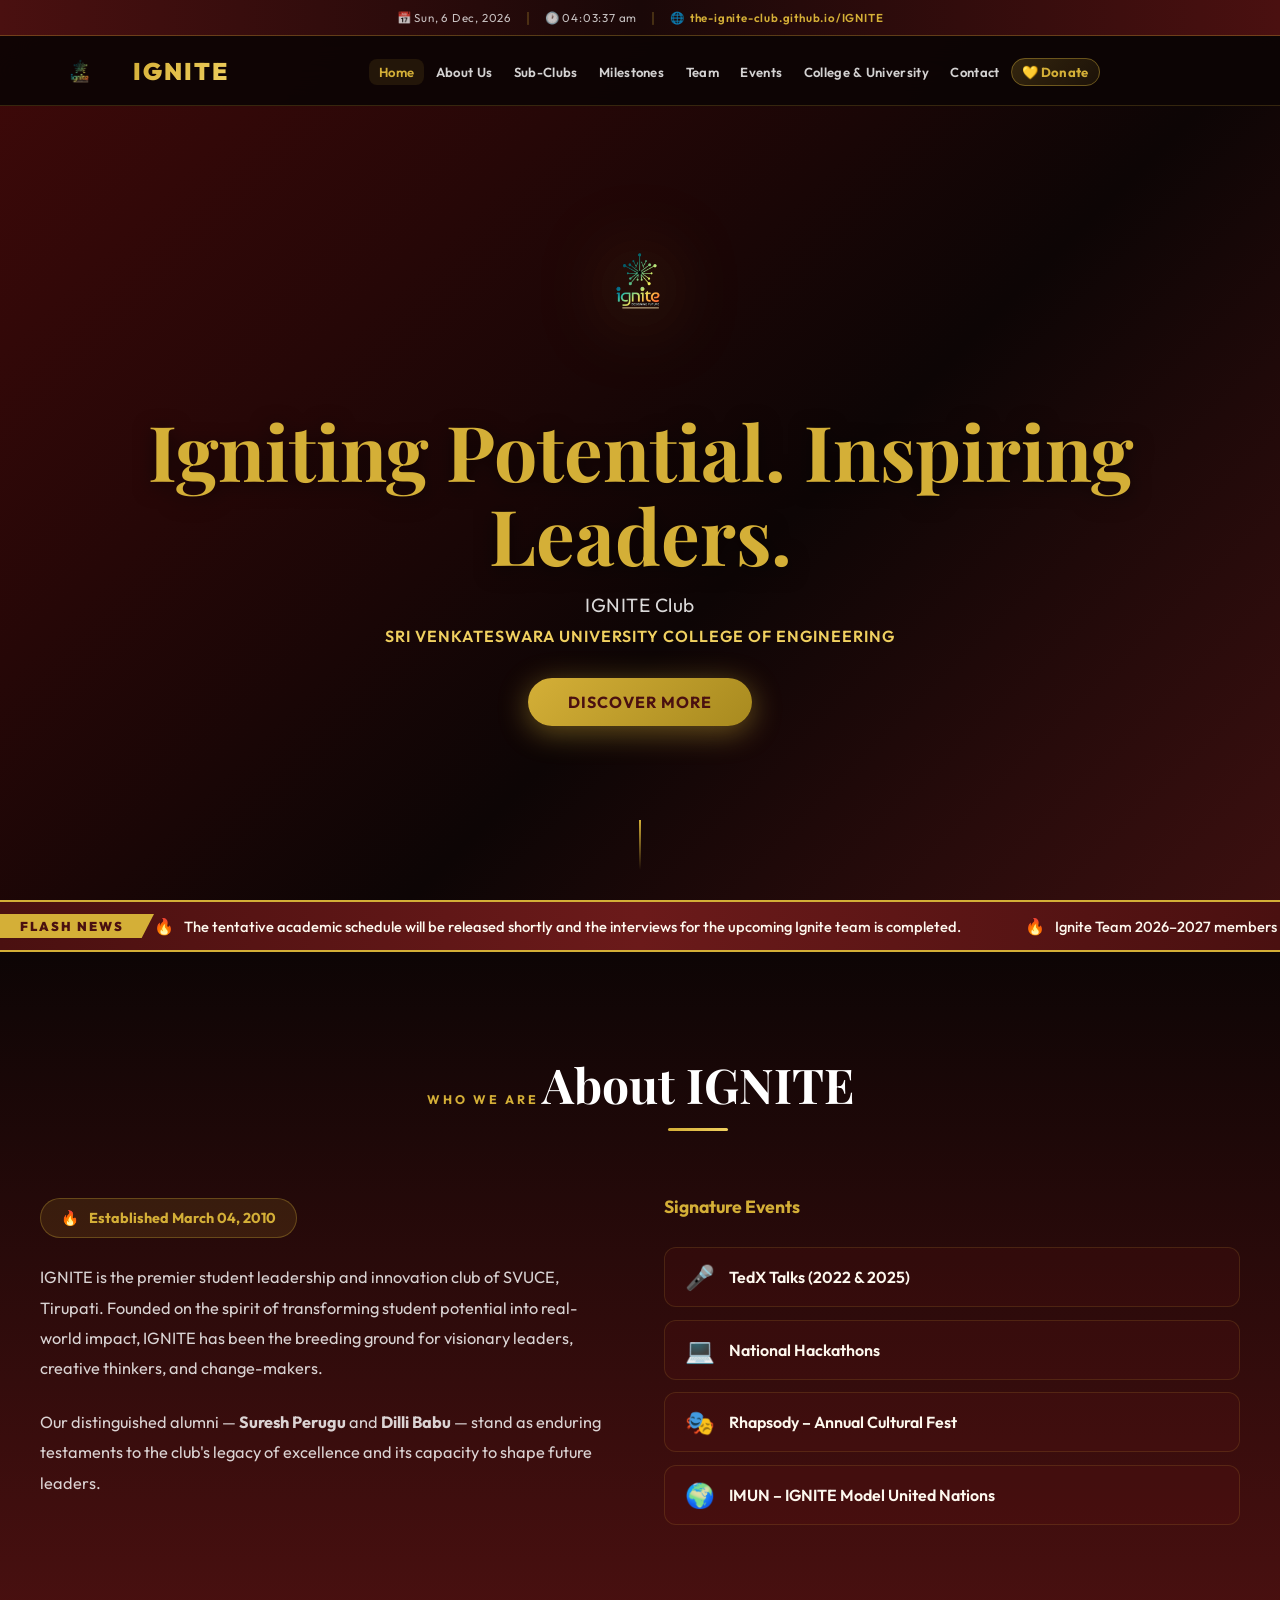
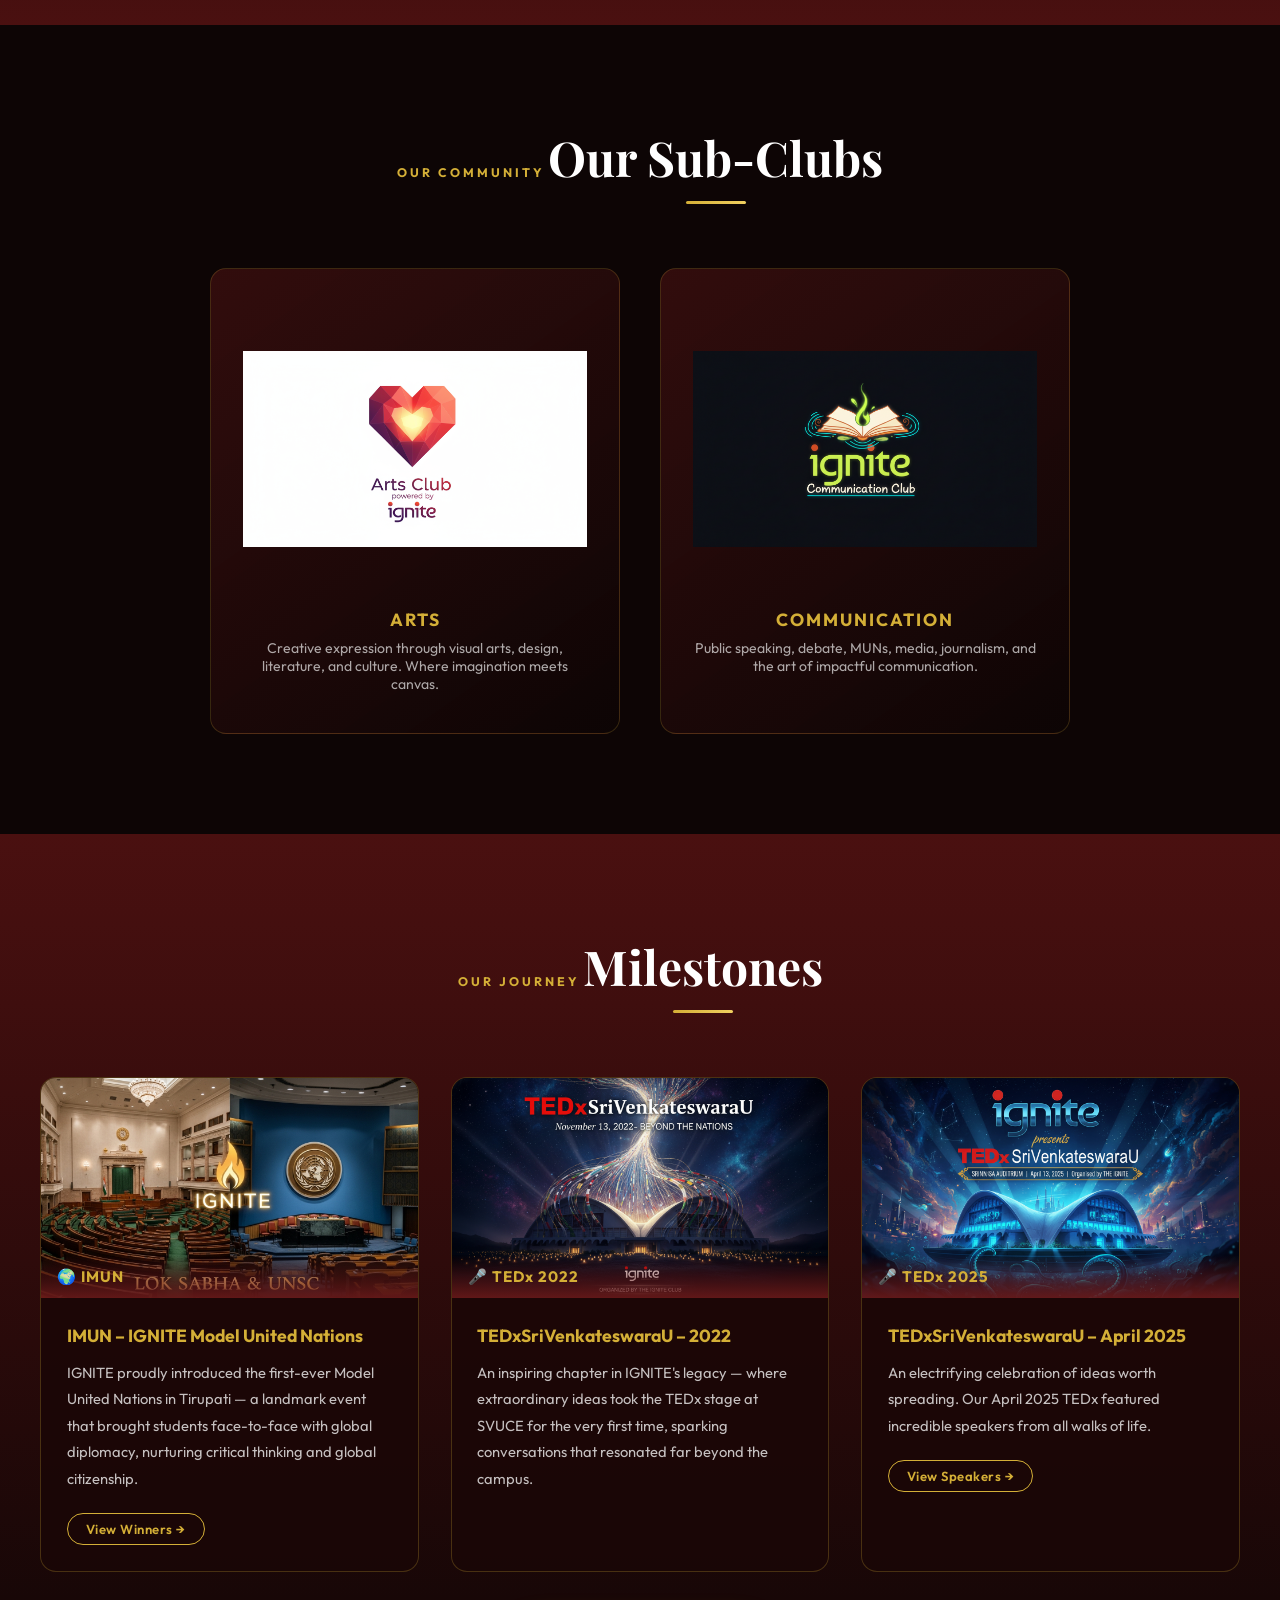
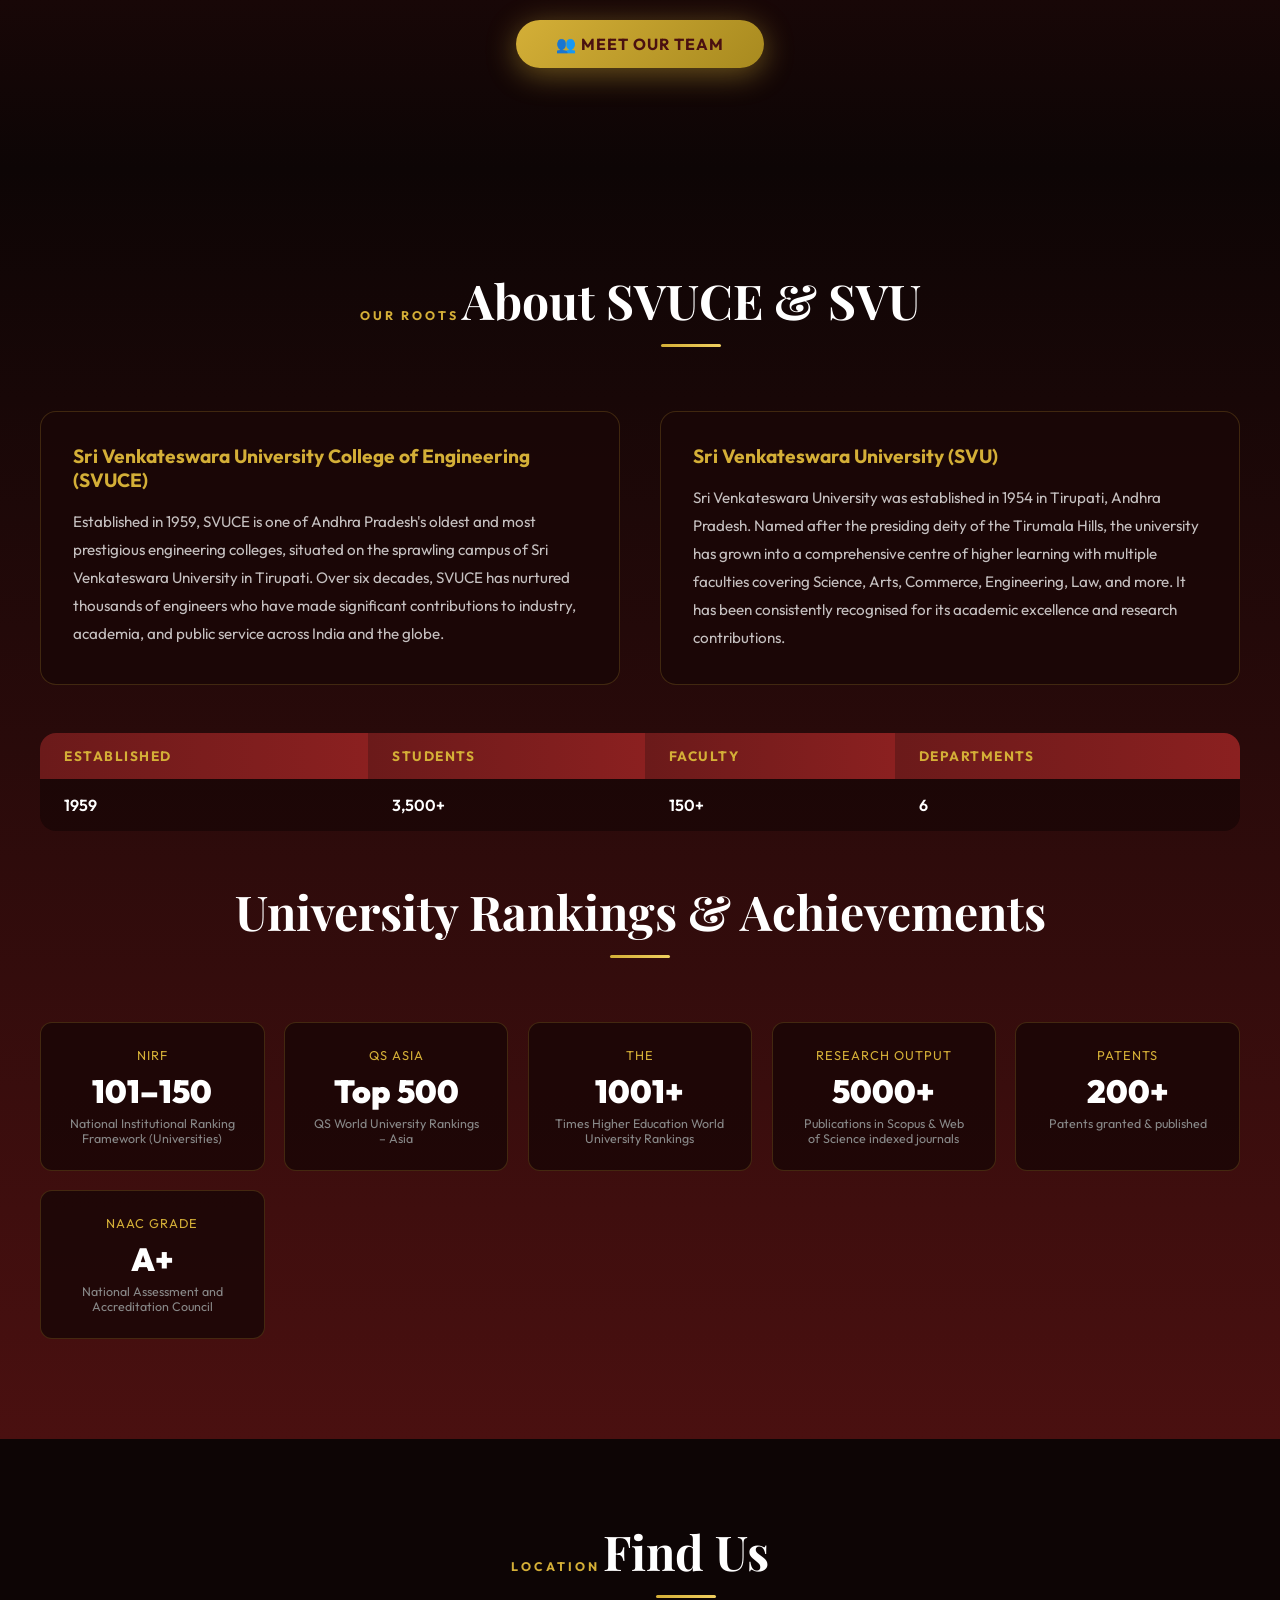
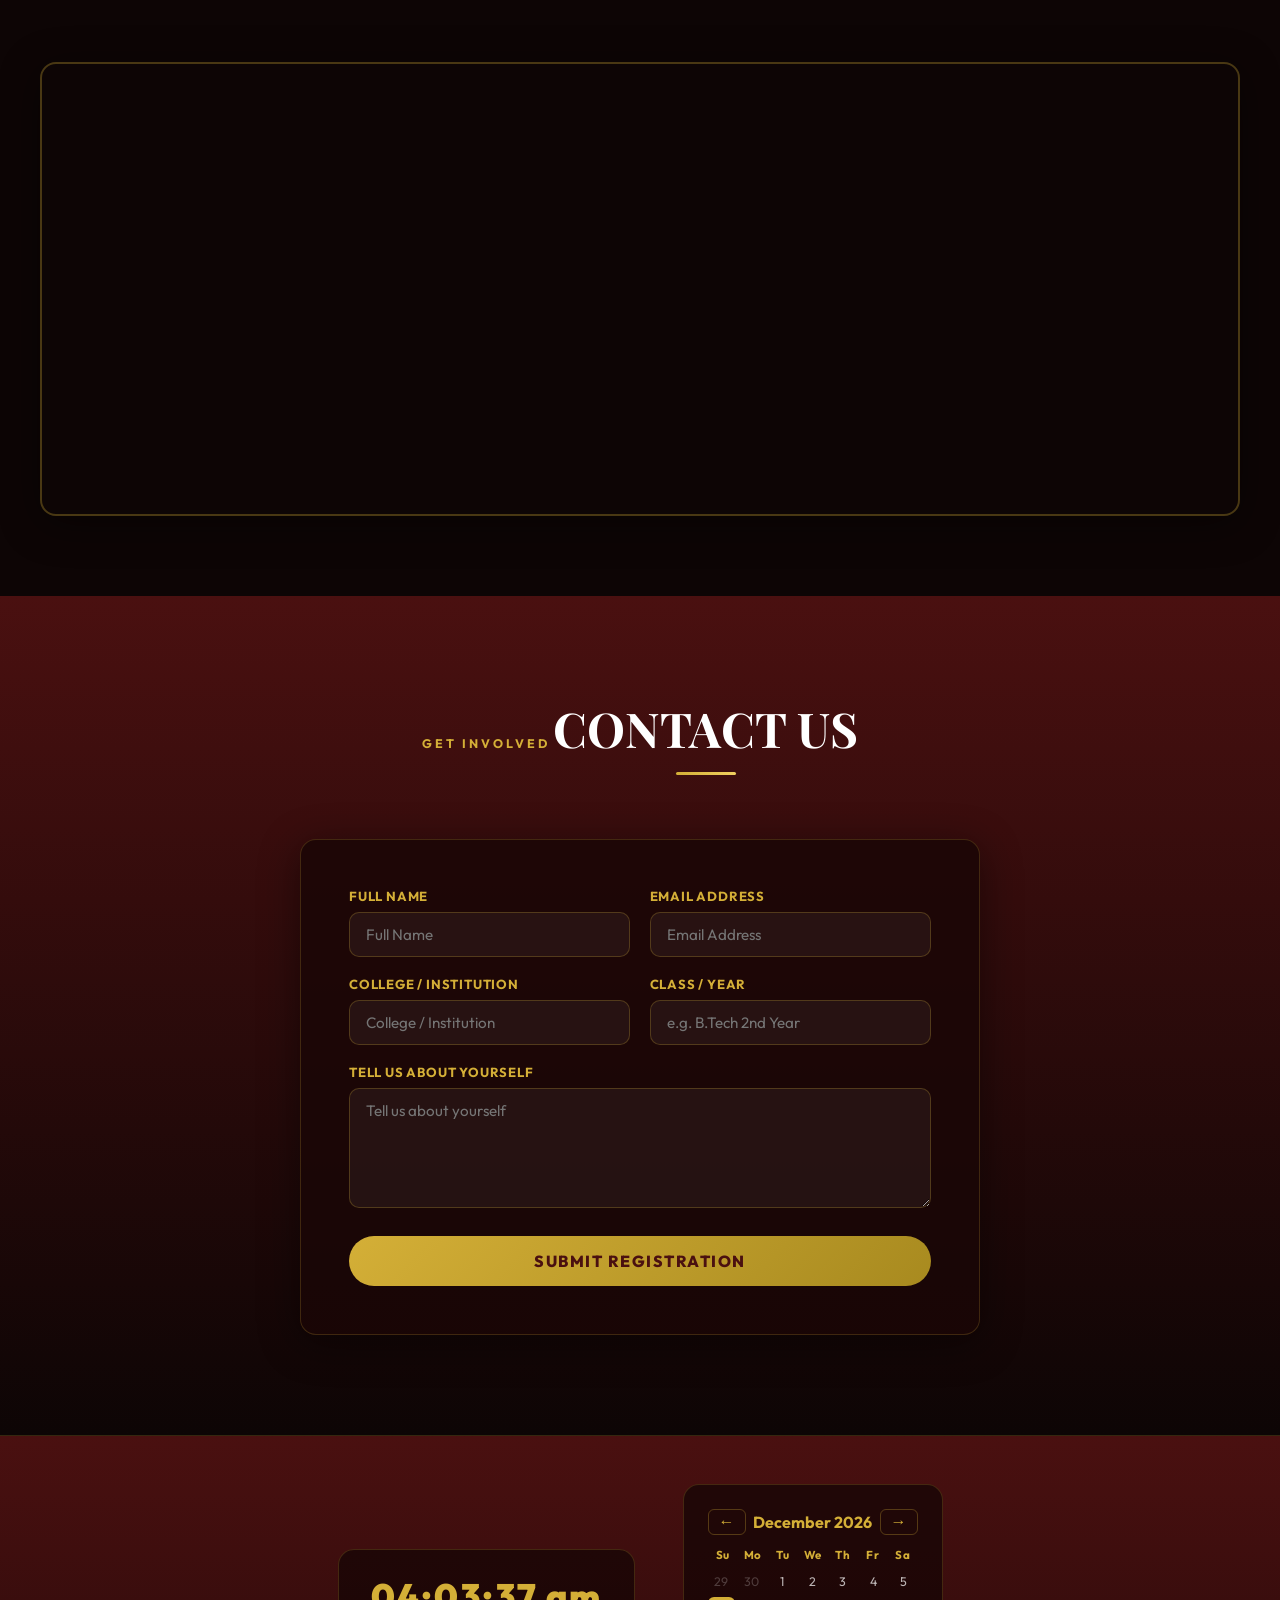
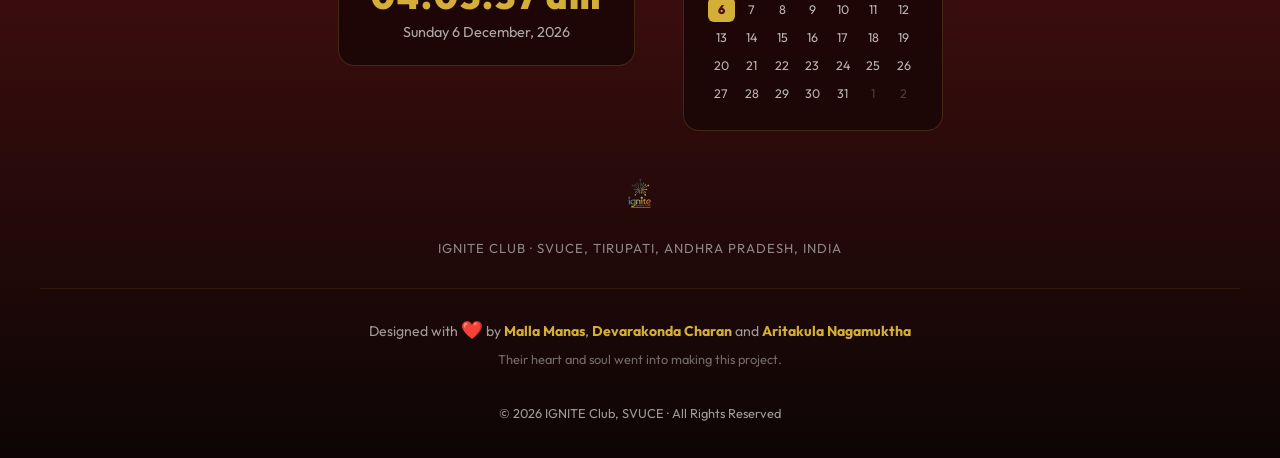
==== commit 4bfc1168: "feat: add Meet Our Team button + update footer to Designed with love by all three developers" ====
--- a/index.html
+++ b/index.html
@@ -203,6 +203,13 @@
         </div>
       </div>
     </div>
+
+    <!-- Meet Our Team Button -->
+    <div style="text-align:center;margin-top:3rem;" class="reveal">
+      <a href="team.html" class="btn-primary" style="display:inline-flex;align-items:center;gap:10px;">
+        👥 Meet Our Team
+      </a>
+    </div>
   </section>
 
   <!-- ======= COLLEGE ======= -->
@@ -379,10 +386,9 @@
 
       <div class="footer-bottom">
         <p class="footer-credits">
-          Website developed by <strong>Malla Manas</strong>, <strong>Devarakonda Charan</strong> and <strong>Aritakula
-            Nagamuktha</strong><br />
-          <span style="font-size:0.8rem;color:rgba(255,255,255,0.4);">Their heart and soul went into making this
-            project.</span>
+          Designed with <span style="color:#e74c3c;font-size:1.1rem;">❤️</span> by
+          <strong>Malla Manas</strong>, <strong>Devarakonda Charan</strong> and <strong>Aritakula Nagamuktha</strong><br />
+          <span style="font-size:0.8rem;color:rgba(255,255,255,0.4);">Their heart and soul went into making this project.</span>
           <br /><br />
           <span style="font-size:0.8rem;">© <span id="copy-year"></span> IGNITE Club, SVUCE · All Rights Reserved</span>
         </p>
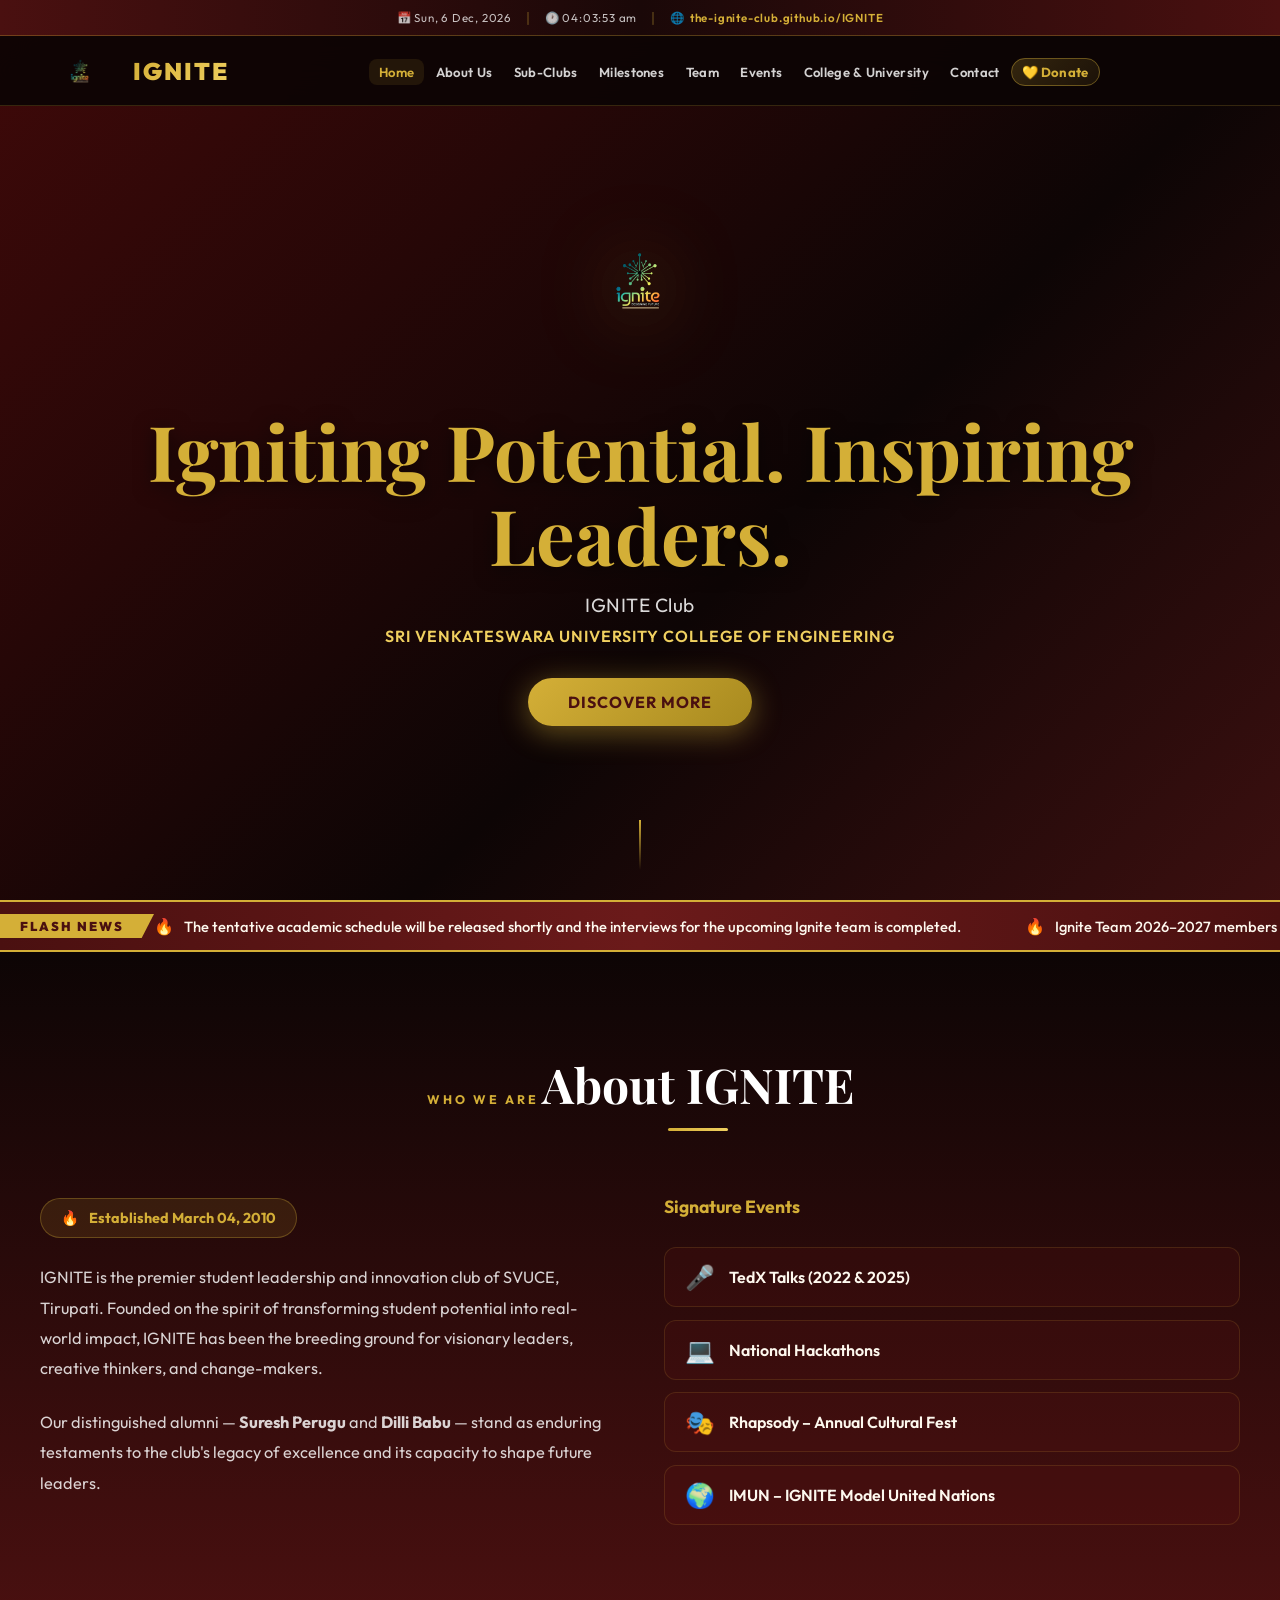
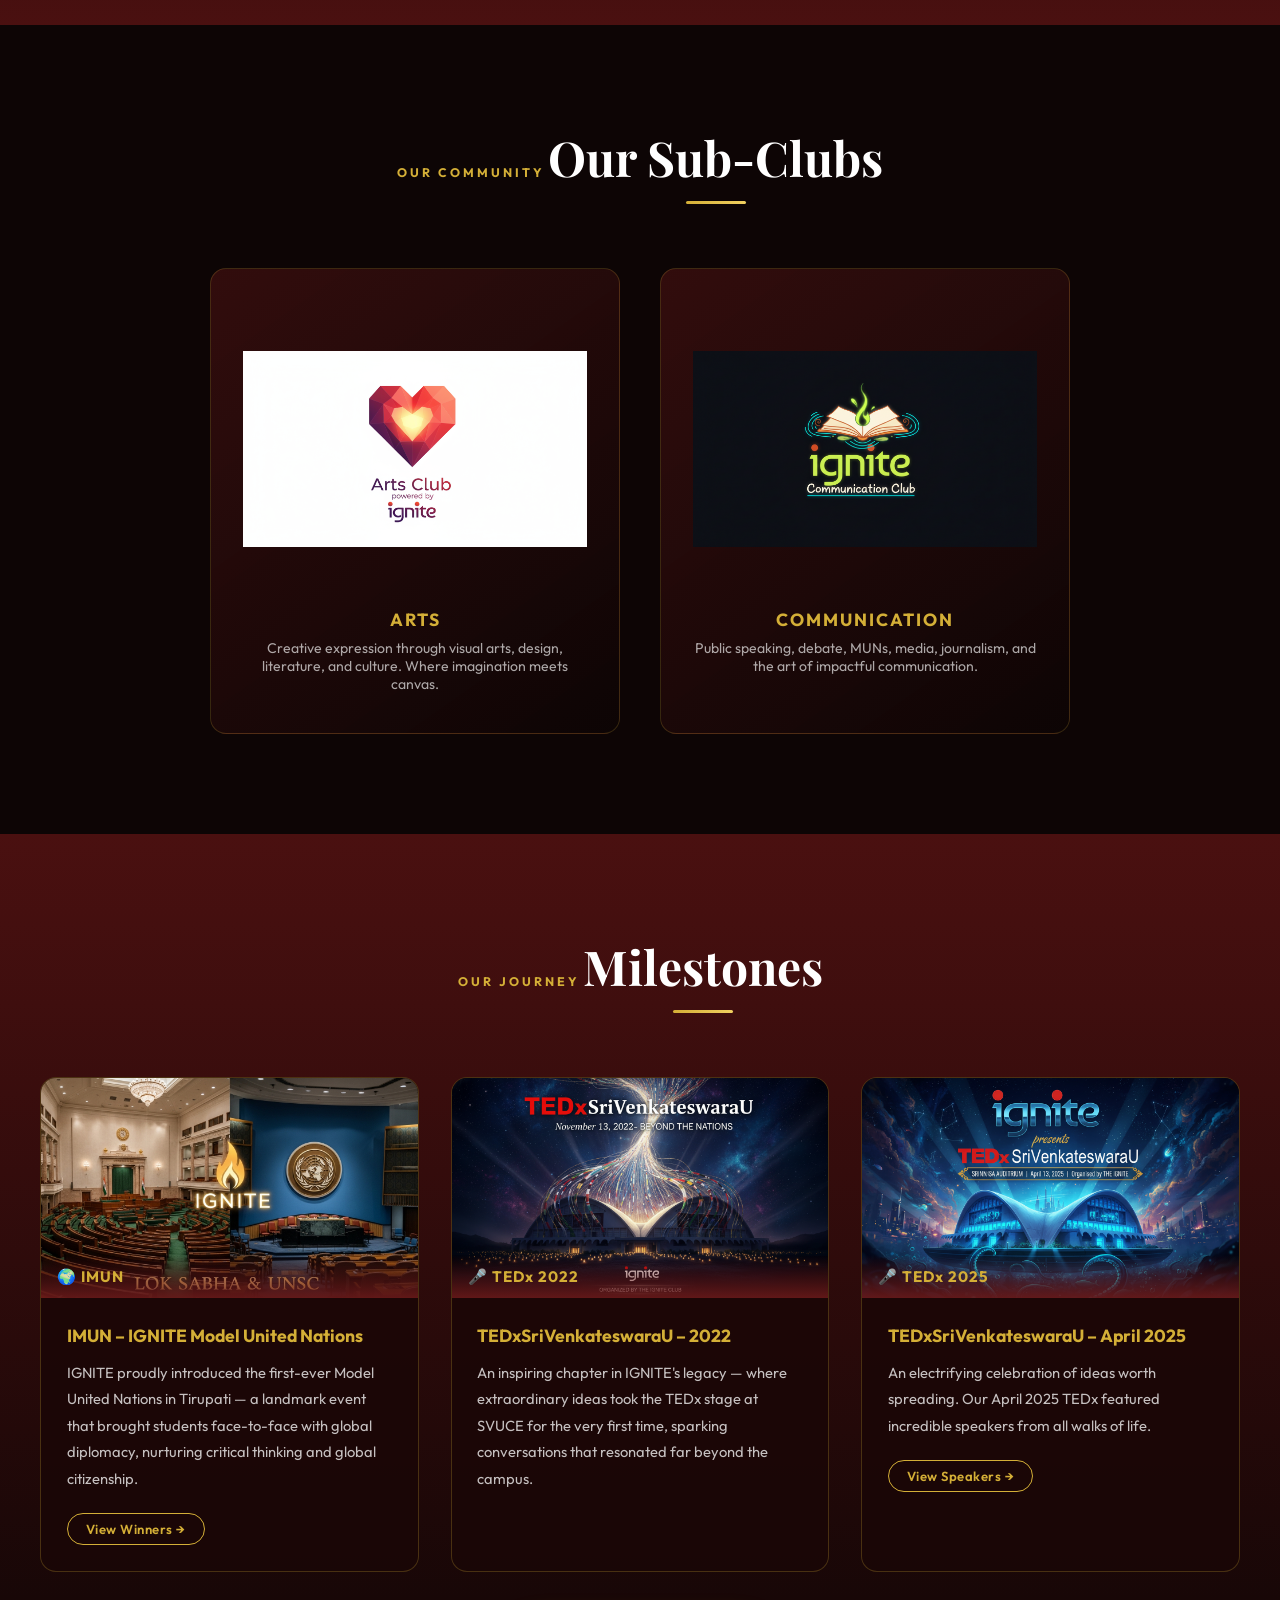
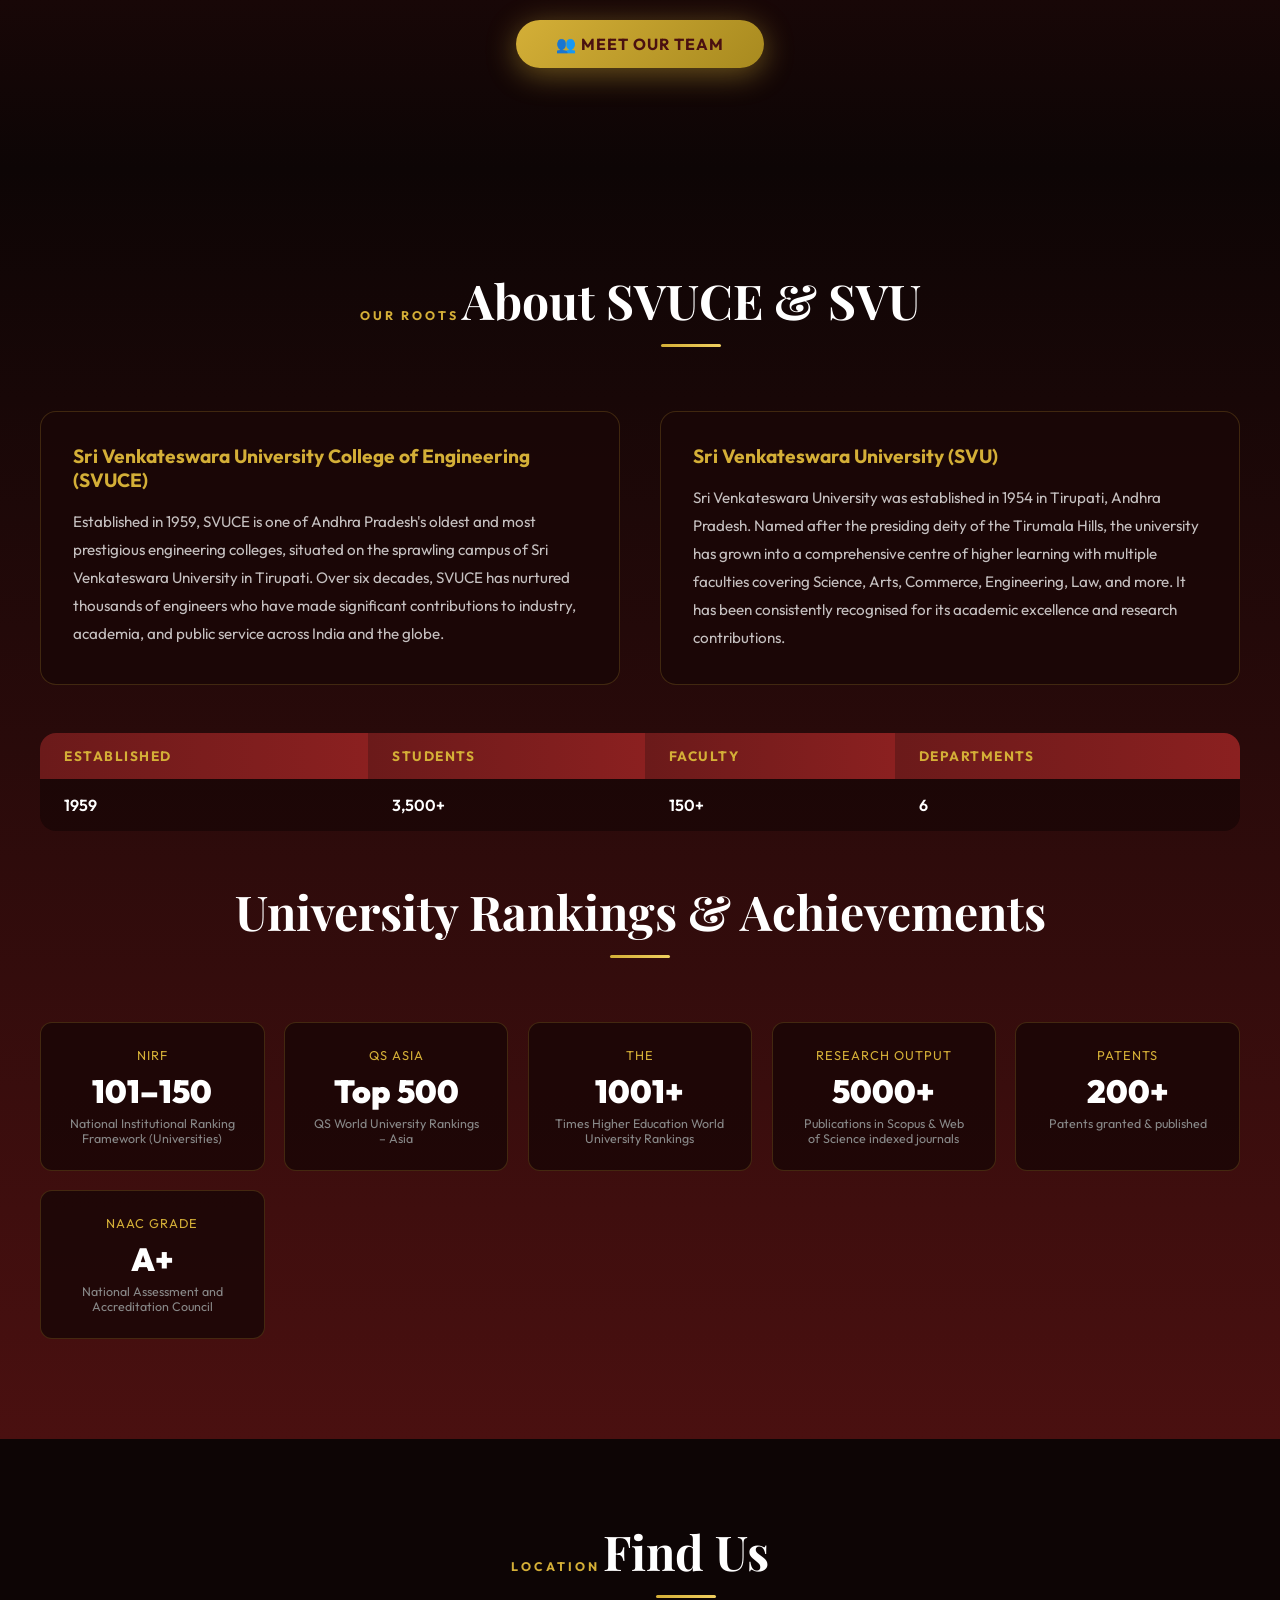
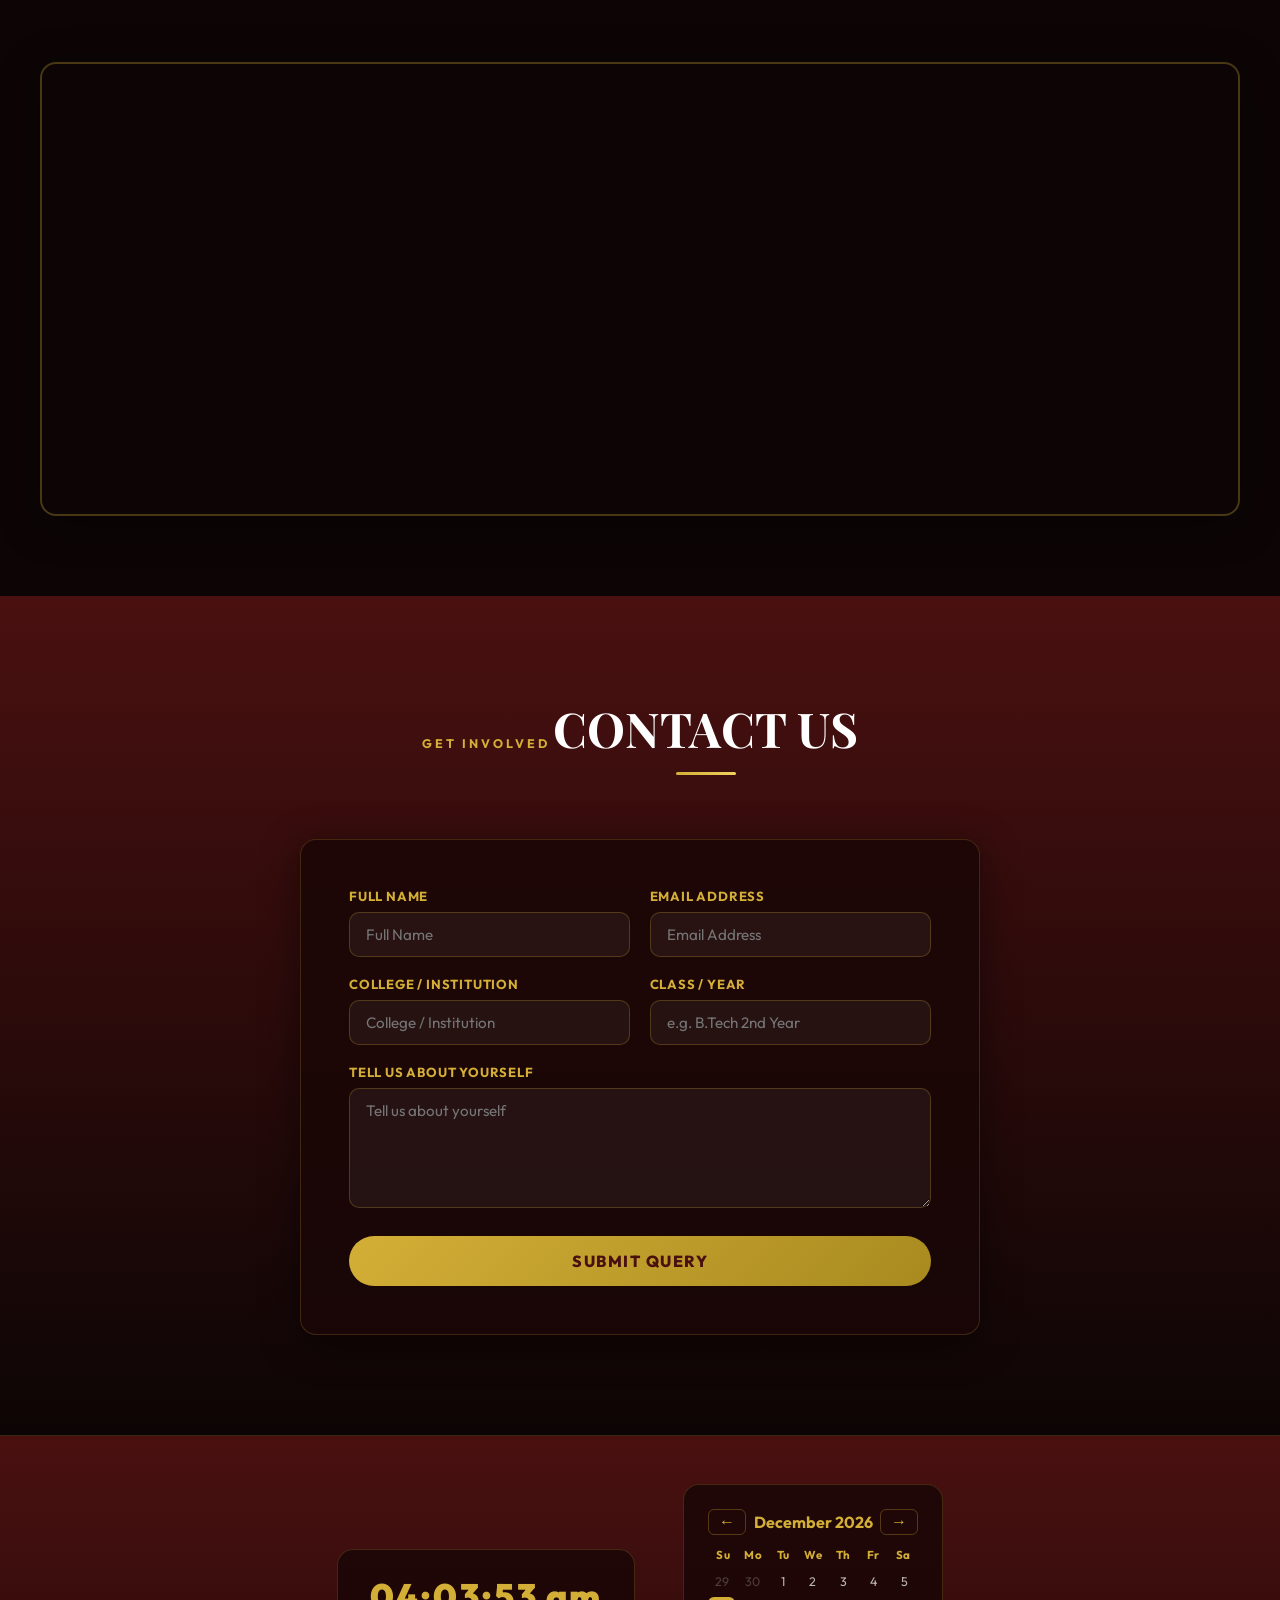
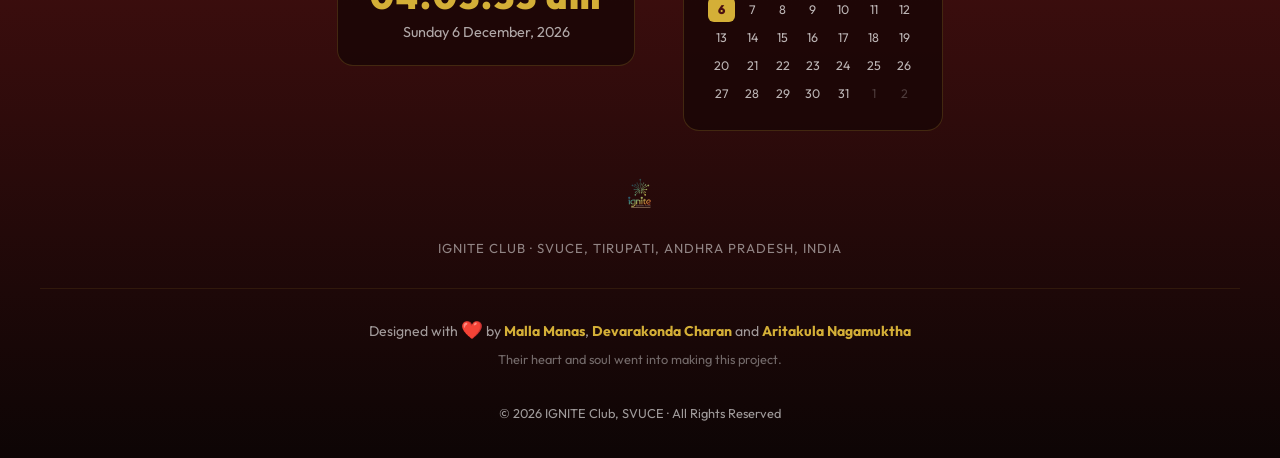
==== commit 6b397e12: "fix: rename contact form button from Submit Registration to Submit Query" ====
--- a/index.html
+++ b/index.html
@@ -346,7 +346,7 @@
         </div>
         <input type="hidden" name="_replyto" value="manas.malla13@gmail.com" />
         <input type="hidden" name="_subject" value="New IGNITE Club Registration" />
-        <button type="submit" class="form-submit">Submit Registration</button>
+        <button type="submit" class="form-submit">Submit Query</button>
       </form>
     </div>
   </section>
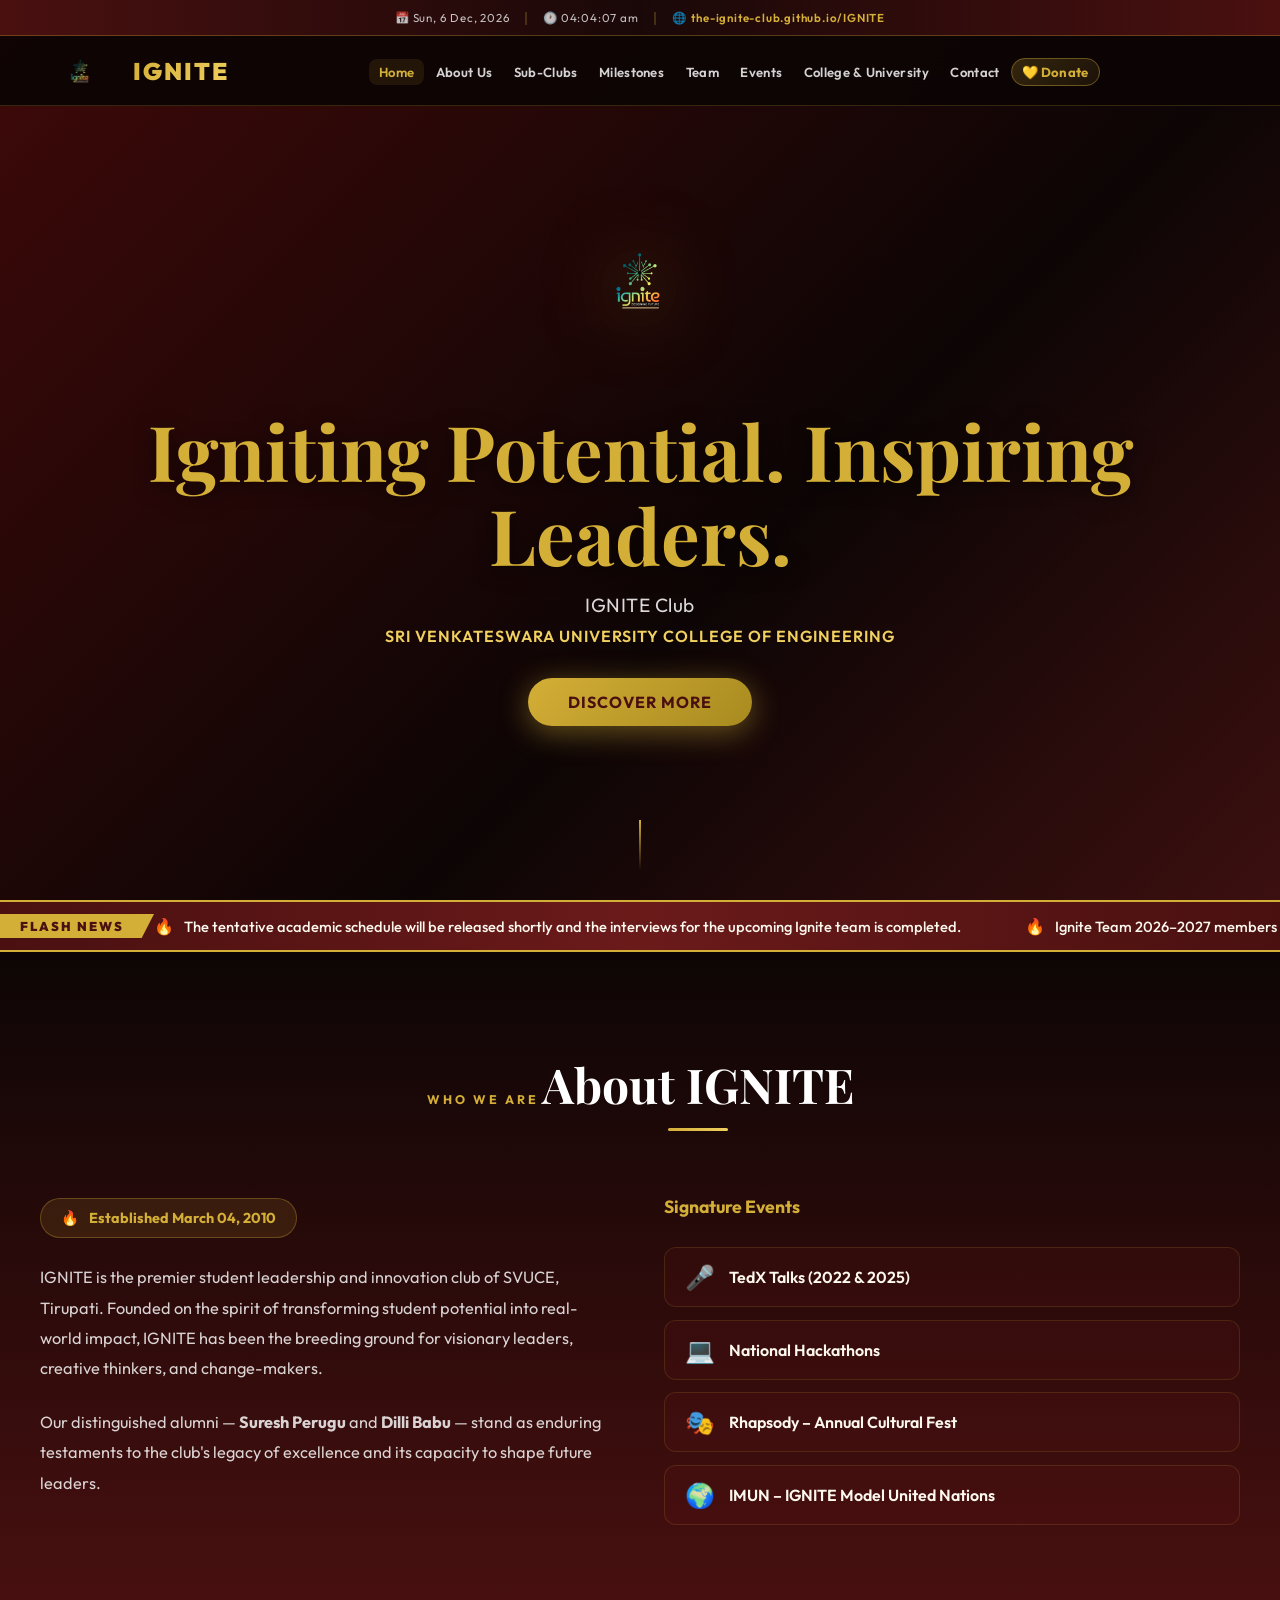
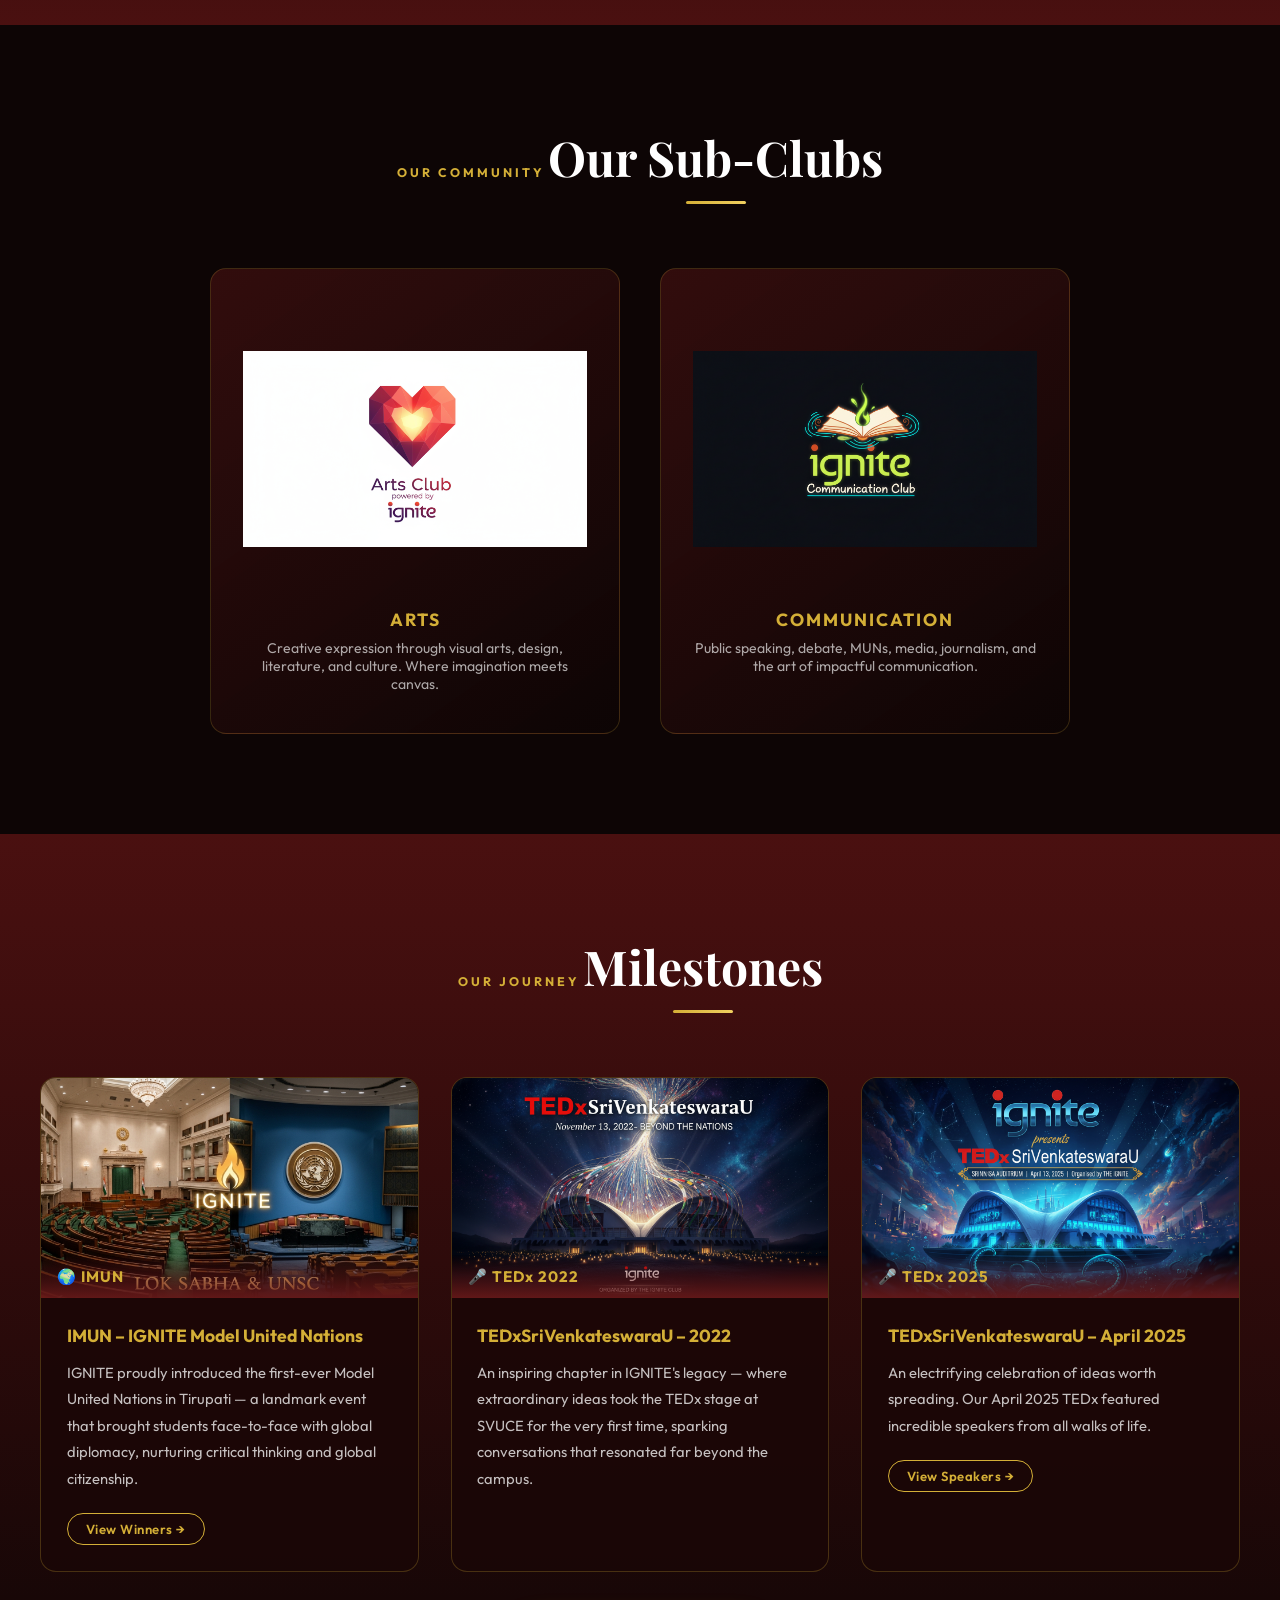
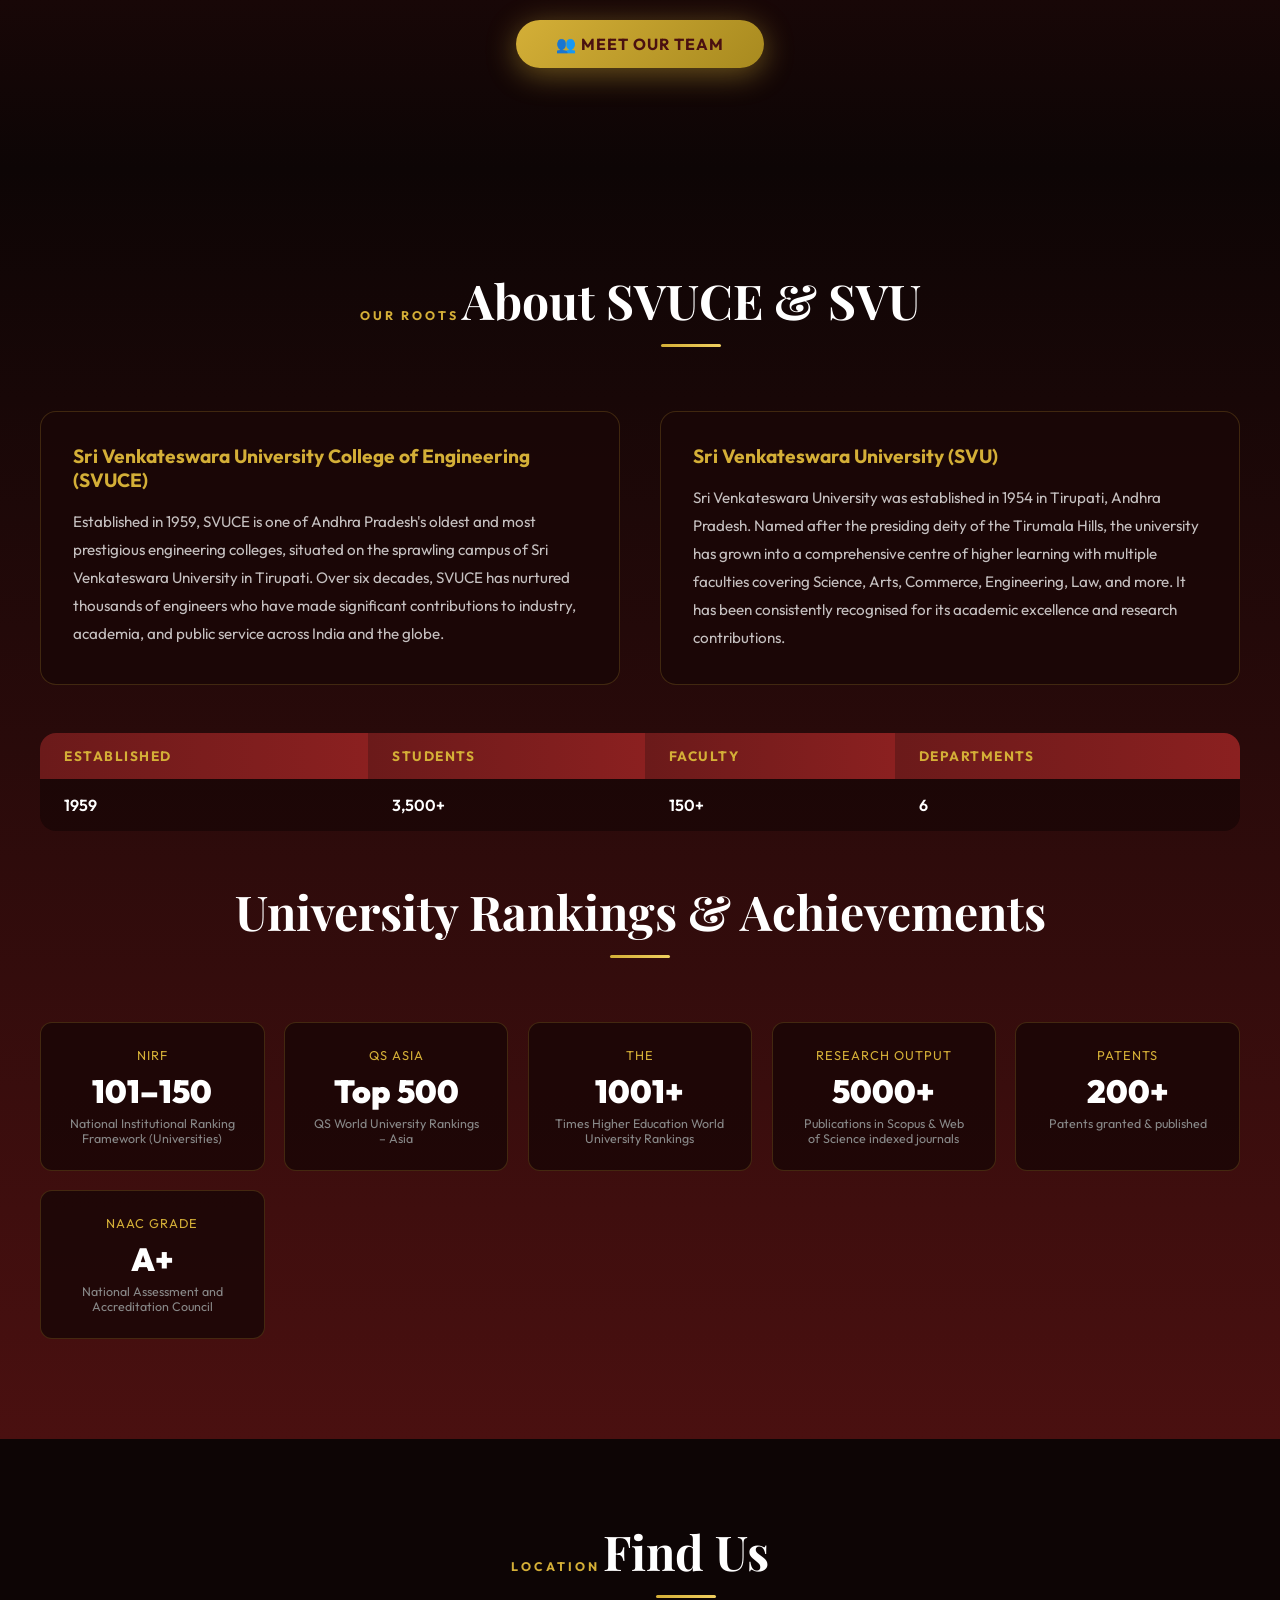
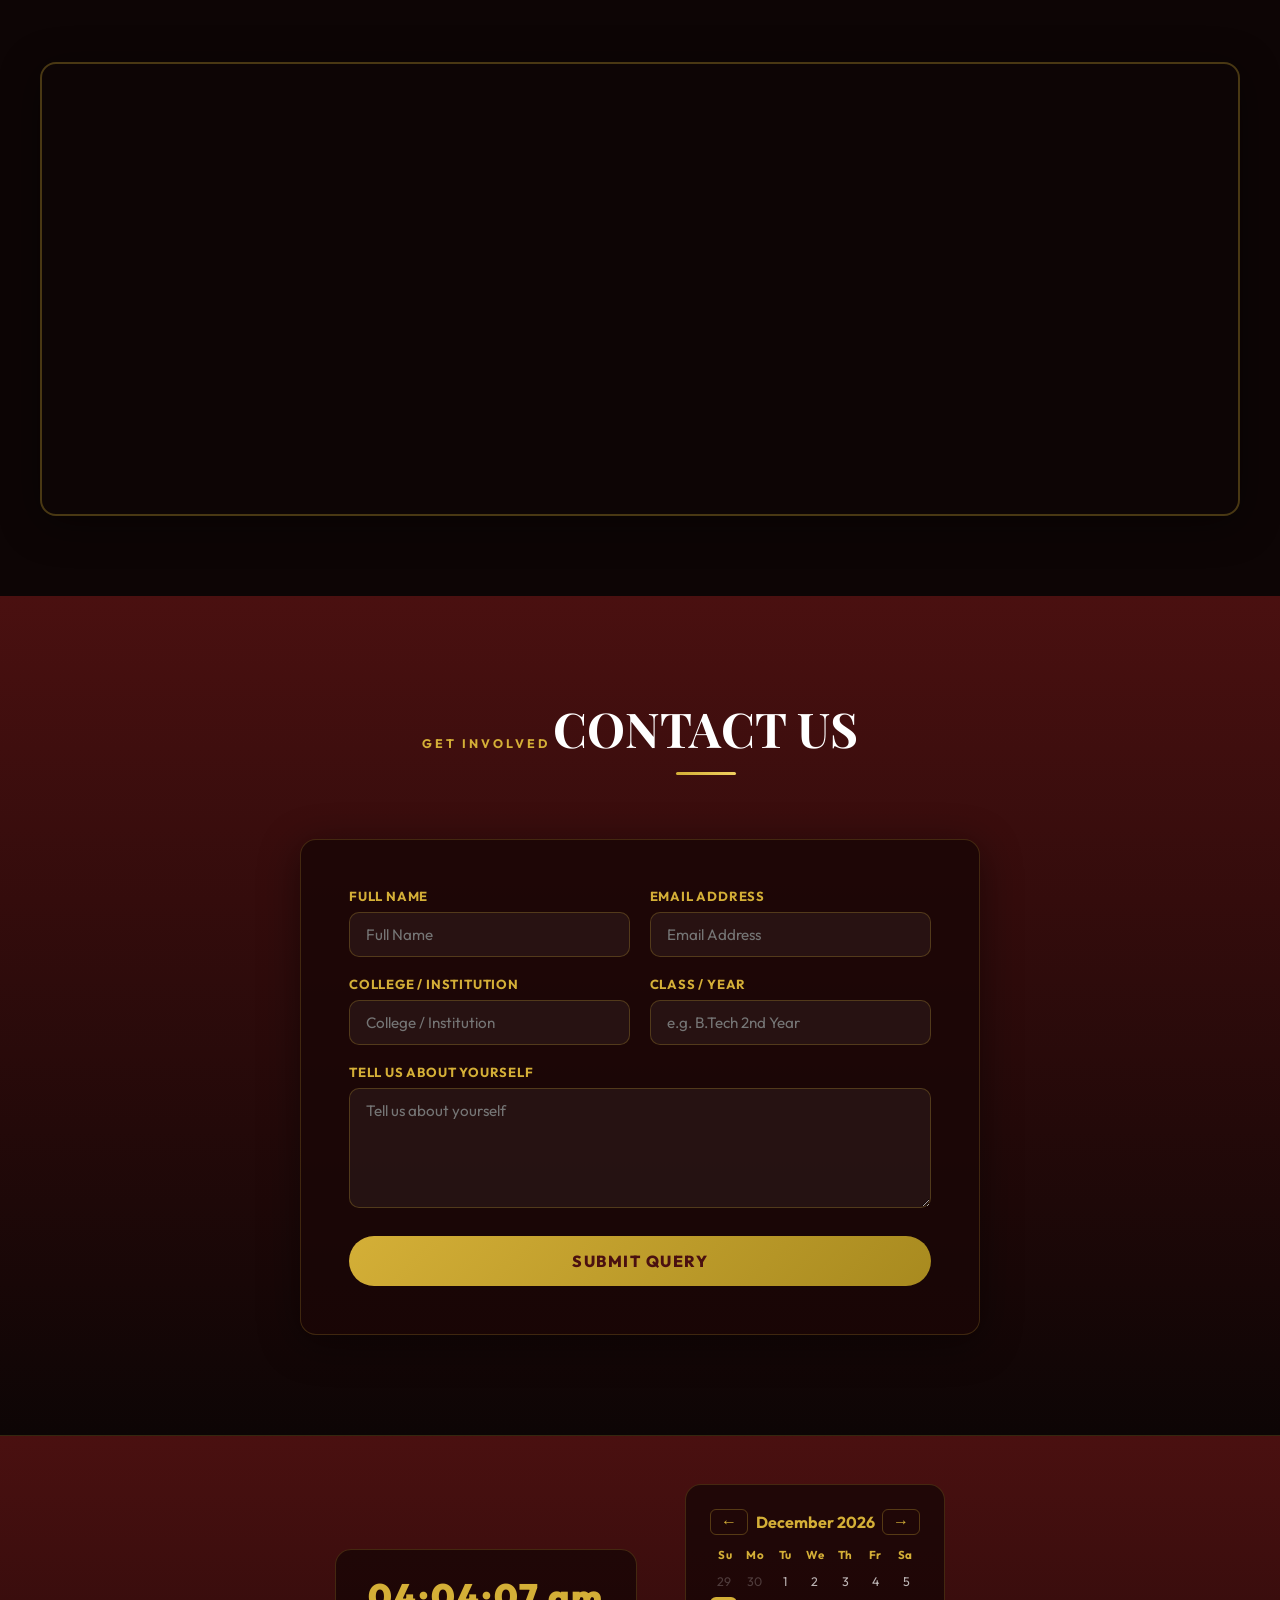
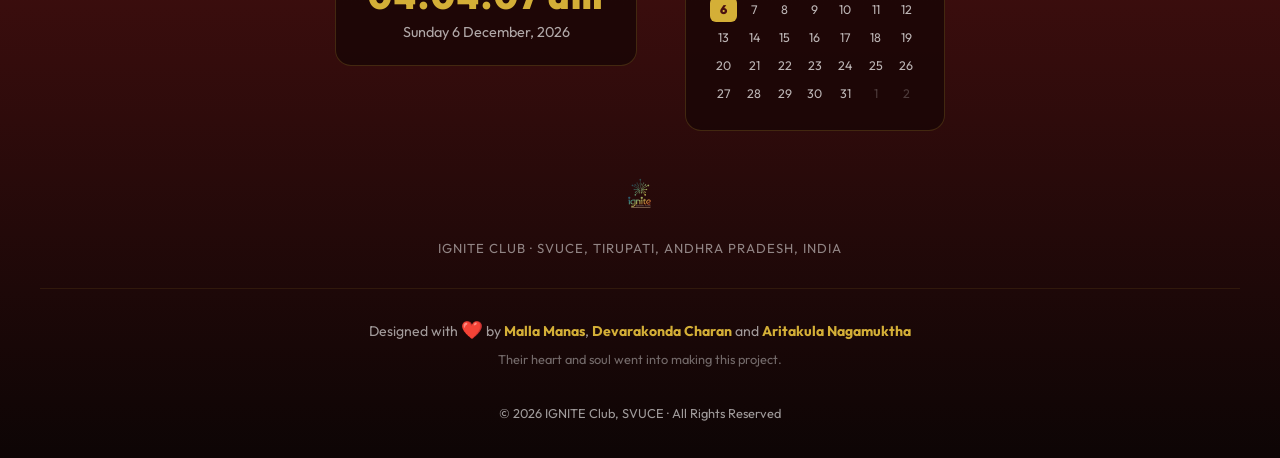
==== commit a58680a6: "fix: update Google Maps embed to correct SVUCE location coordinates" ====
--- a/index.html
+++ b/index.html
@@ -306,7 +306,7 @@
       </div>
       <div class="map-wrap reveal">
         <iframe
-          src="https://www.google.com/maps/embed?pb=!1m18!1m12!1m3!1d3877.5!2d79.3970675!3d13.6269984!2m3!1f0!2f0!3f0!3m2!1i1024!2i768!4f13.1!3m3!1m2!1s0x3a4d4b6b271b4ffd%3A0x30859fdc6c661028!2sSri%20Venkateshwara%20University%20College%20of%20Engineering!5e0!3m2!1sen!2sin!4v1711500000000"
+          src="https://www.google.com/maps/embed?pb=!1m18!1m12!1m3!1d3877.5!2d79.3944872!3d13.6269984!2m3!1f0!2f0!3f0!3m2!1i1024!2i768!4f13.1!3m3!1m2!1s0x3a4d4b6b271b4ffd%3A0x30859fdc6c661028!2sSri%20Venkateshwara%20University%20College%20of%20Engineering!5e0!3m2!1sen!2sin!4v1744609832000!5m2!1sen!2sin"
           allowfullscreen="" loading="lazy" referrerpolicy="no-referrer-when-downgrade" title="SVUCE Location"></iframe>
       </div>
     </div>
